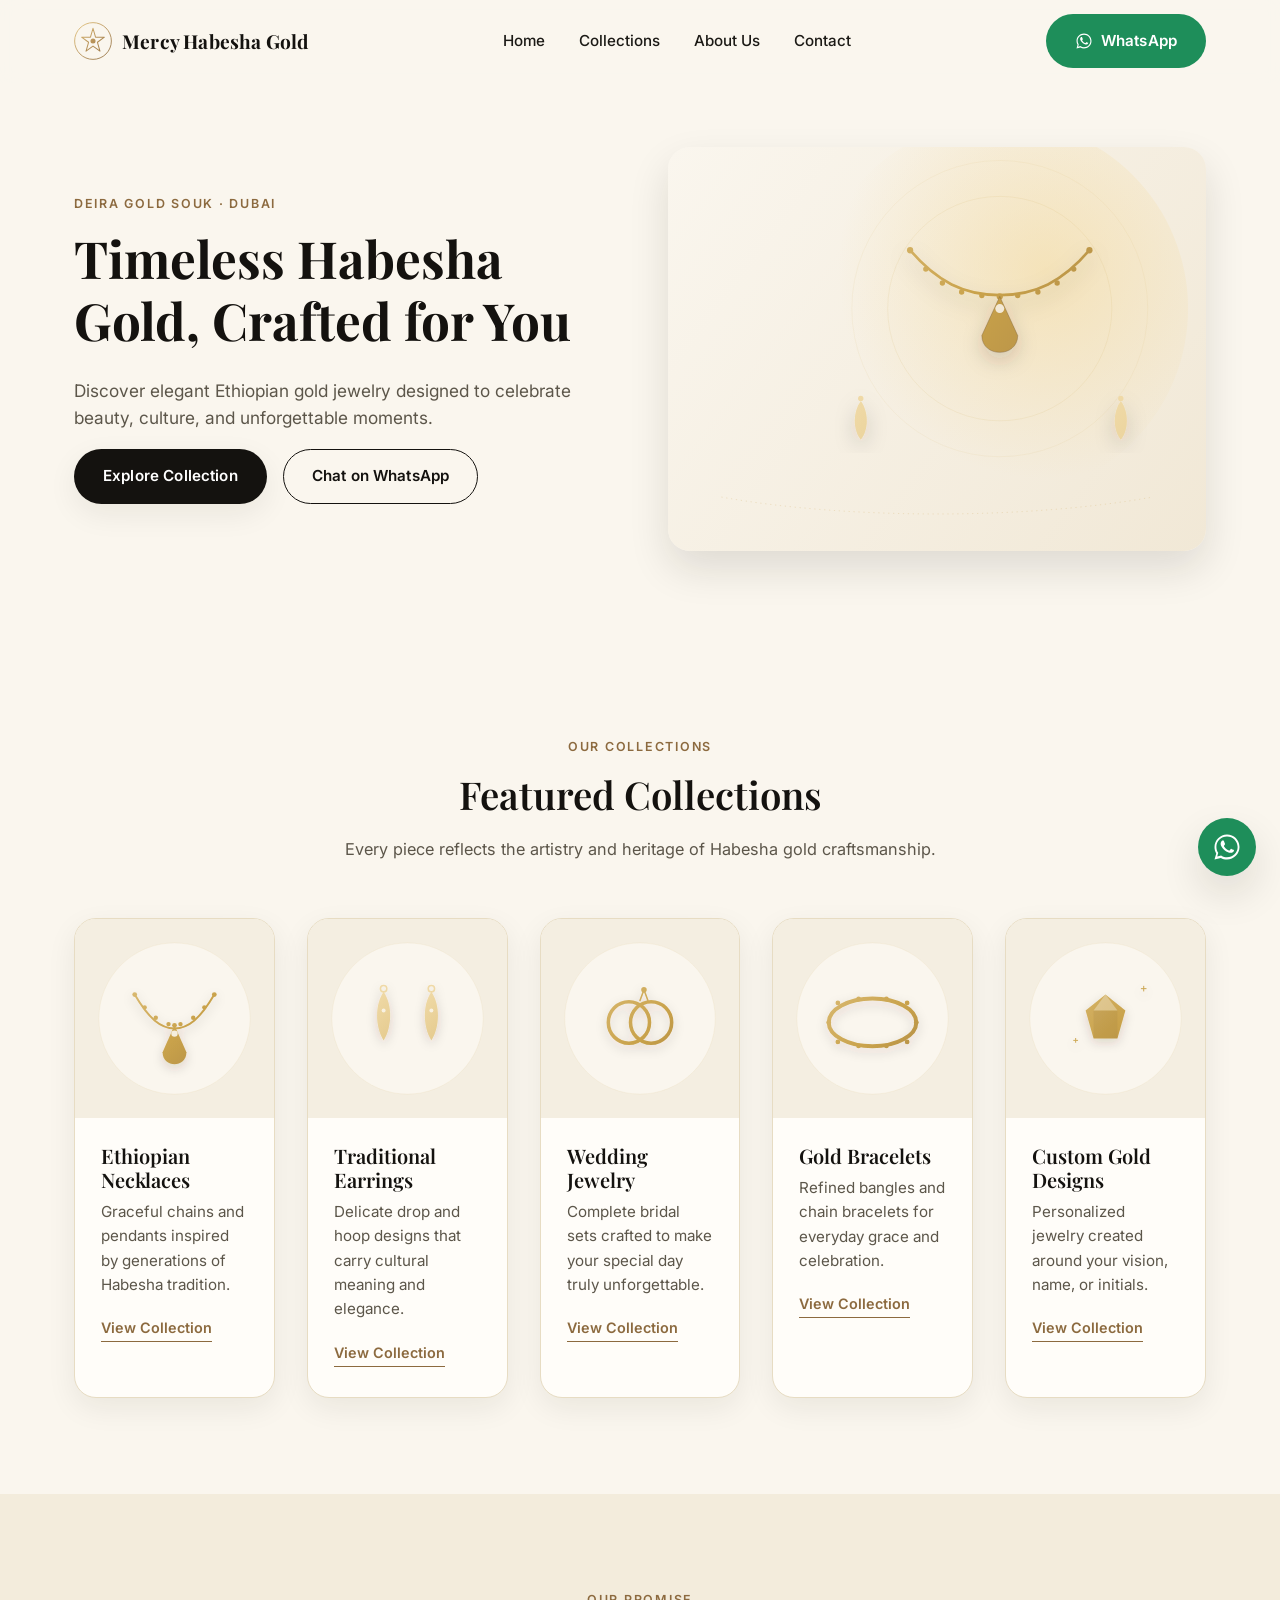
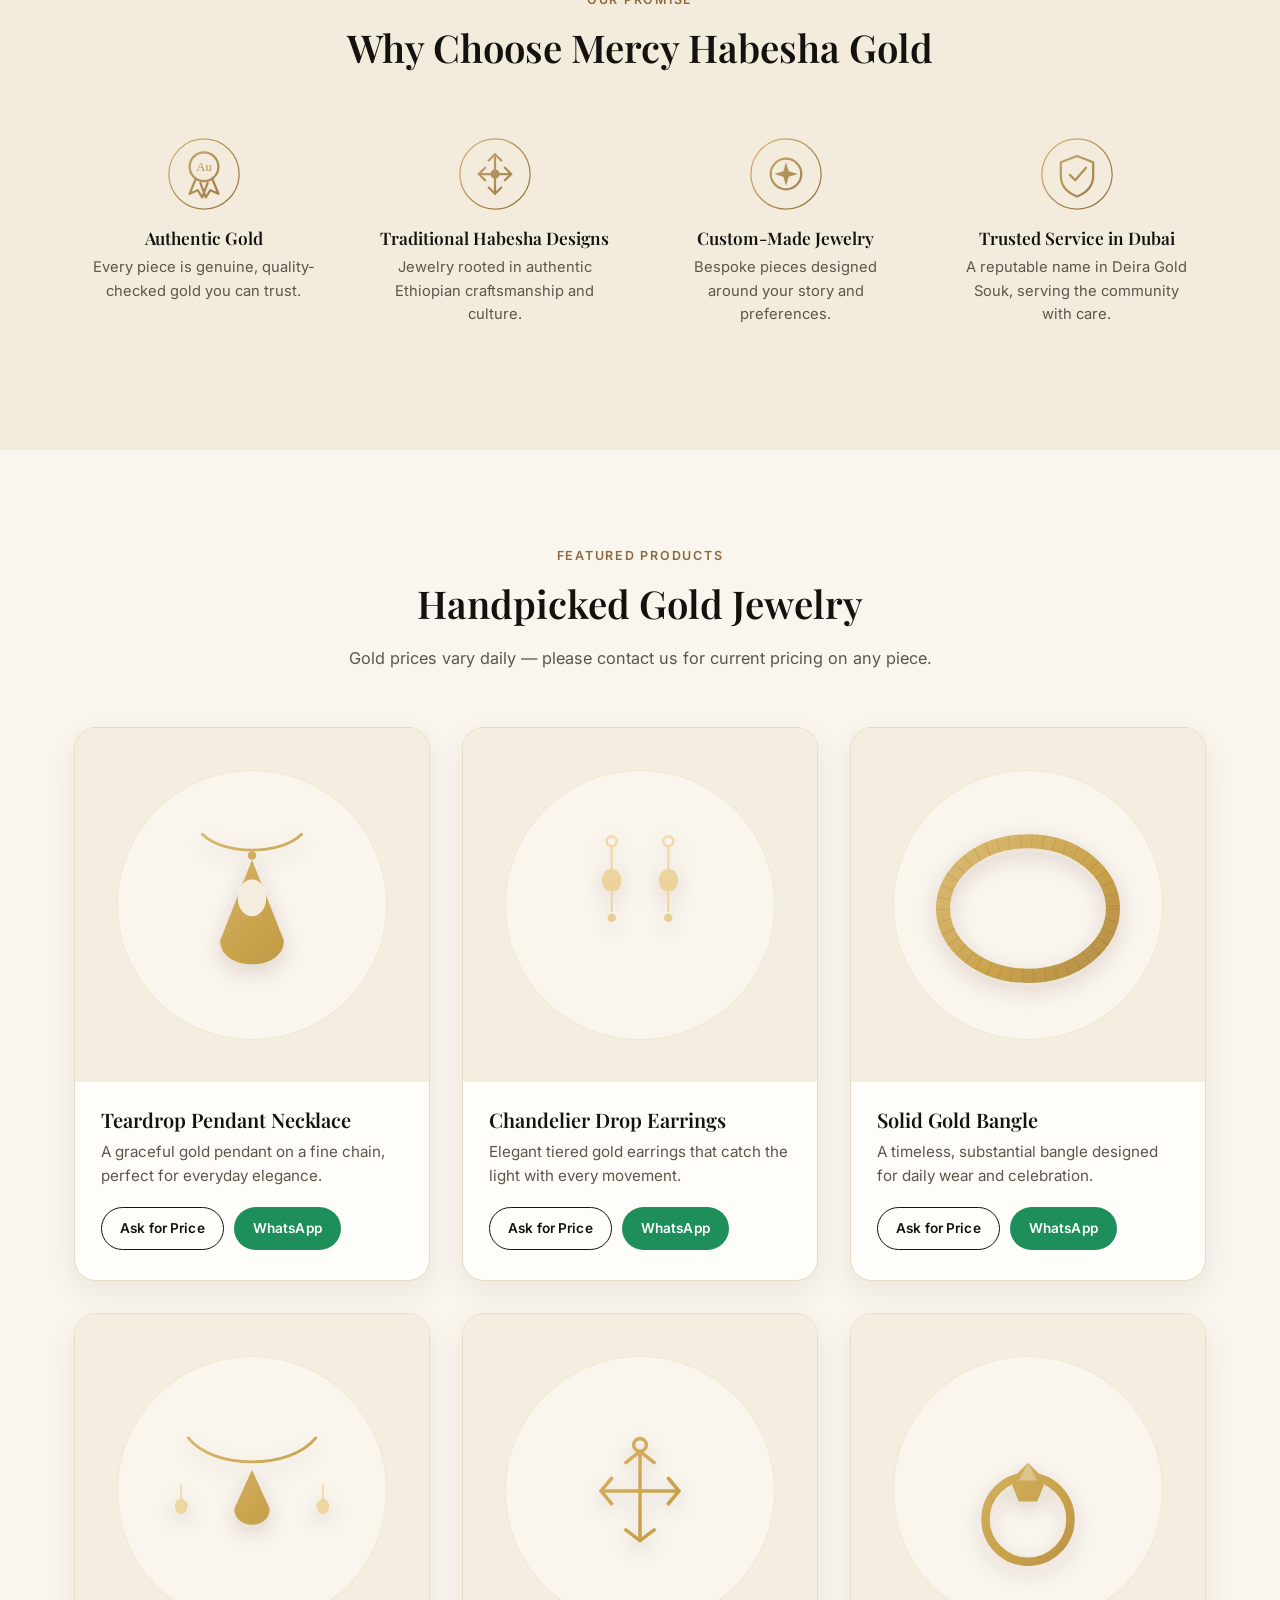
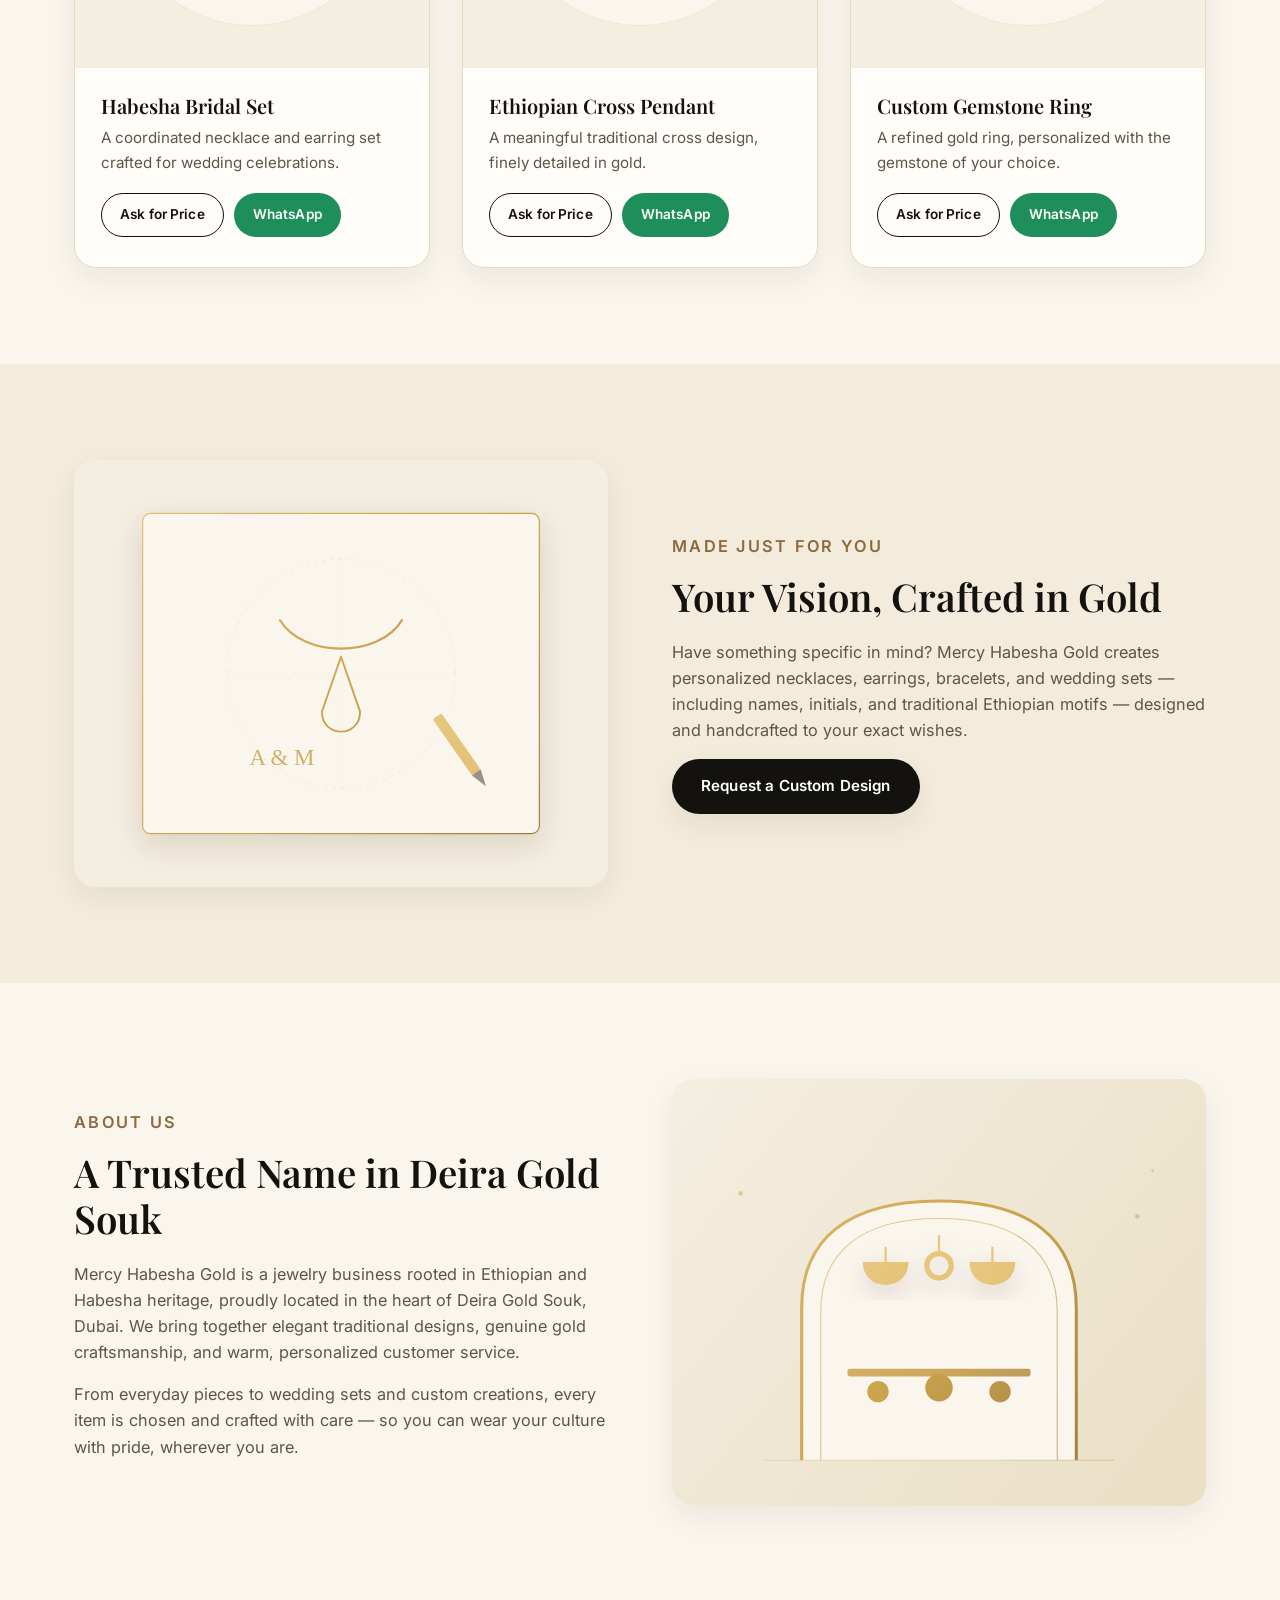
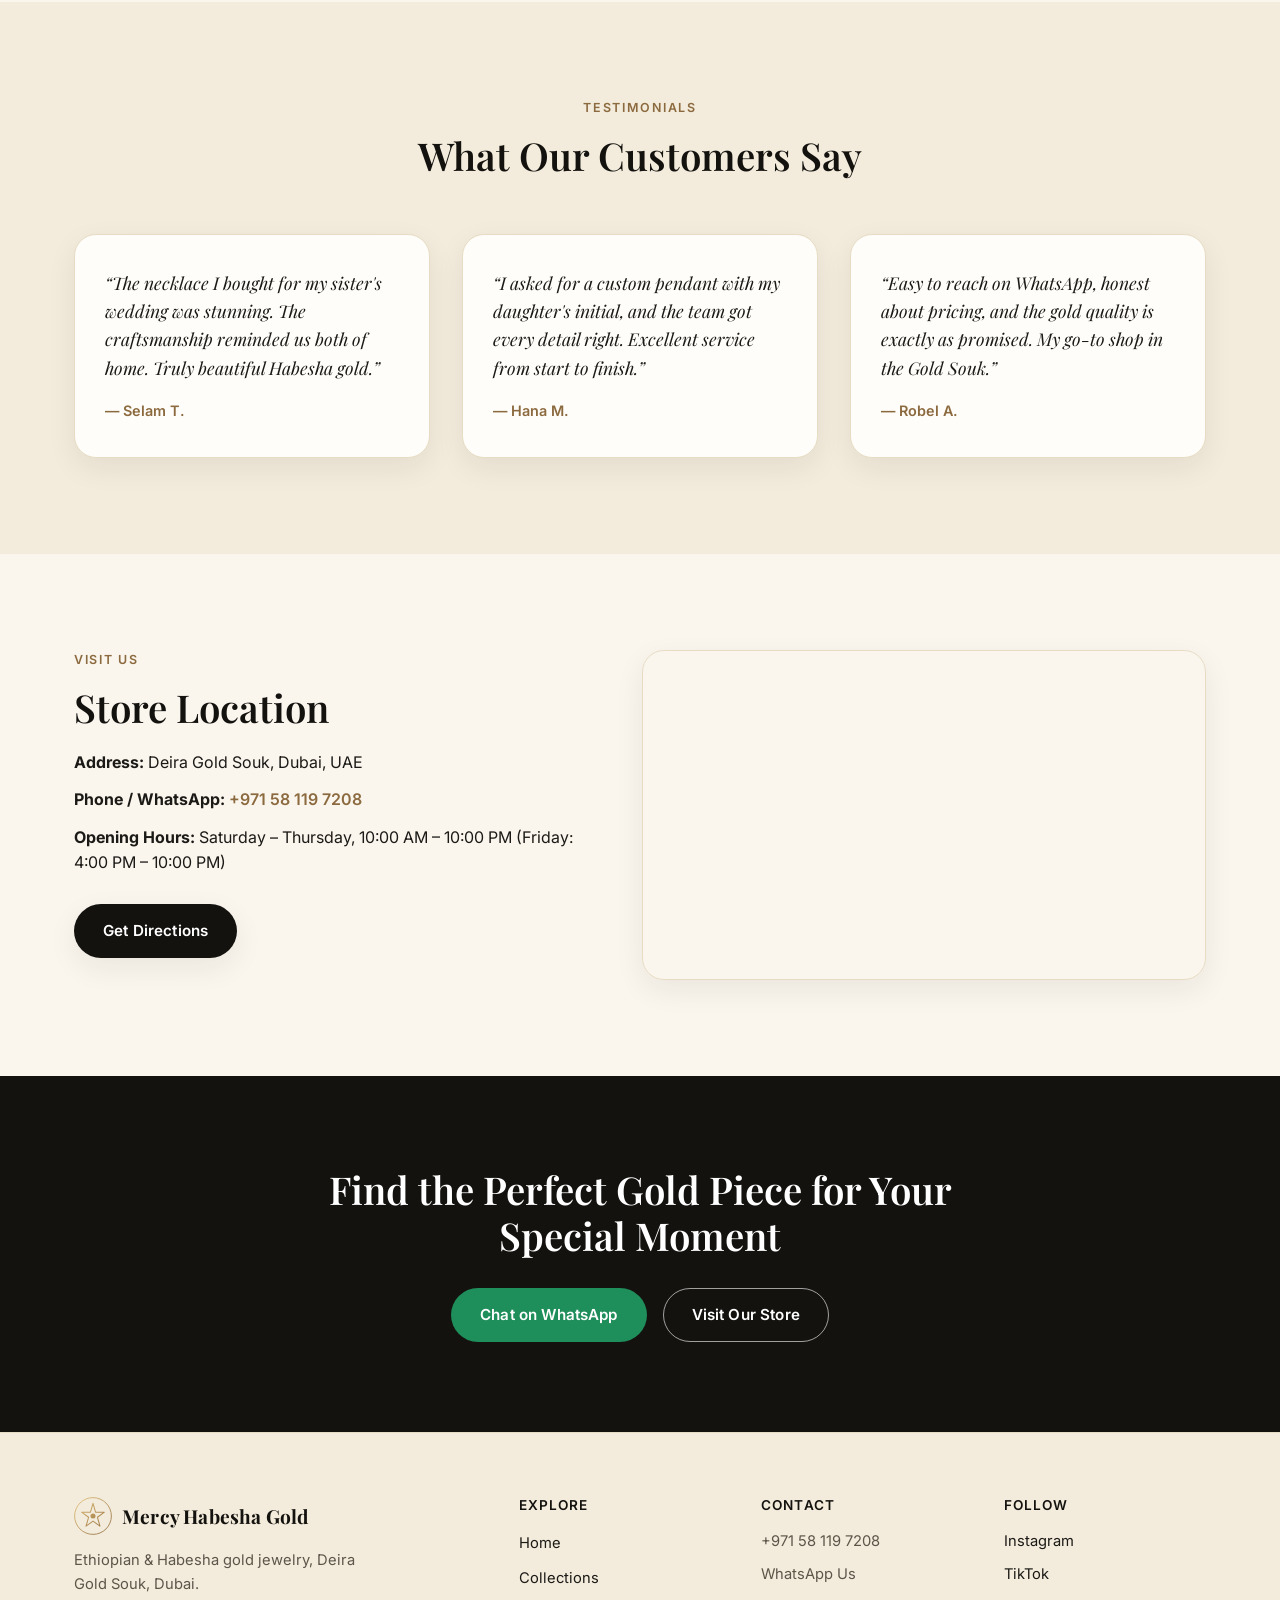
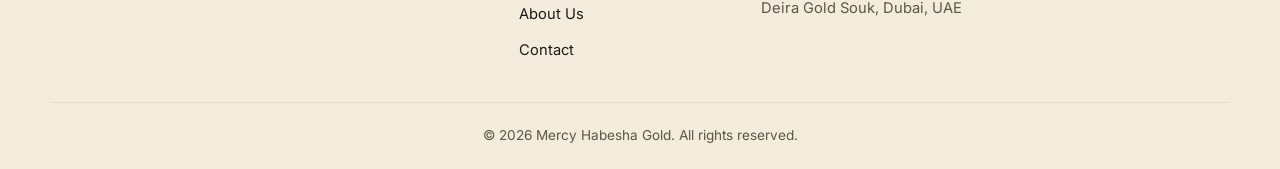
==== index.html @ 3bac91d8 "Add Mercy Habesha Gold jewelry website Single-page luxury site covering all required sections: stick" ====
<!DOCTYPE html>
<html lang="en">
<head>
<meta charset="UTF-8">
<meta name="viewport" content="width=device-width, initial-scale=1.0">
<title>Mercy Habesha Gold | Ethiopian &amp; Habesha Gold Jewelry — Deira Gold Souk, Dubai</title>
<meta name="description" content="Mercy Habesha Gold offers elegant Ethiopian and Habesha gold jewelry in Deira Gold Souk, Dubai. Necklaces, earrings, wedding sets, bracelets and custom designs. Chat with us on WhatsApp.">
<meta name="keywords" content="Ethiopian gold jewelry, Habesha gold, Deira Gold Souk, Dubai gold jewelry, Habesha jewelry Dubai, custom gold jewelry">
<link rel="icon" type="image/svg+xml" href="images/favicon.svg">

<!-- Open Graph -->
<meta property="og:title" content="Mercy Habesha Gold — Timeless Habesha Gold, Crafted for You">
<meta property="og:description" content="Elegant Ethiopian and Habesha gold jewelry in Deira Gold Souk, Dubai. Explore our collections or chat with us on WhatsApp.">
<meta property="og:type" content="website">
<meta property="og:image" content="images/hero.svg">

<link rel="preconnect" href="https://fonts.googleapis.com">
<link rel="preconnect" href="https://fonts.gstatic.com" crossorigin>
<link href="https://fonts.googleapis.com/css2?family=Playfair+Display:wght@500;600;700&family=Inter:wght@400;500;600&display=swap" rel="stylesheet">

<link rel="stylesheet" href="css/styles.css">

<script type="application/ld+json">
{
  "@context": "https://schema.org",
  "@type": "JewelryStore",
  "name": "Mercy Habesha Gold",
  "image": "images/hero.svg",
  "telephone": "+971581197208",
  "address": {
    "@type": "PostalAddress",
    "streetAddress": "Deira Gold Souk",
    "addressLocality": "Dubai",
    "addressCountry": "AE"
  },
  "priceRange": "$$$"
}
</script>
</head>
<body>

<a class="skip-link" href="#main">Skip to content</a>

<!-- Header -->
<header class="site-header" id="siteHeader">
  <div class="container header-inner">
    <a href="#home" class="brand" aria-label="Mercy Habesha Gold — Home">
      <img src="images/logo-mark.svg" alt="" class="brand-mark" width="40" height="40">
      <span class="brand-text">Mercy Habesha Gold</span>
    </a>

    <nav class="main-nav" id="mainNav" aria-label="Primary">
      <ul>
        <li><a href="#home">Home</a></li>
        <li><a href="#collections">Collections</a></li>
        <li><a href="#about">About Us</a></li>
        <li><a href="#location">Contact</a></li>
      </ul>
    </nav>

    <div class="header-actions">
      <a class="btn btn-whatsapp" href="https://wa.me/971581197208?text=Hello%20Mercy%20Habesha%20Gold%2C%20I%20would%20like%20to%20know%20more%20about%20your%20jewelry." target="_blank" rel="noopener">
        <svg class="icon-wa" viewBox="0 0 24 24" aria-hidden="true"><path fill="currentColor" d="M17.5 14.4c-.3-.1-1.7-.8-1.9-.9-.3-.1-.5-.1-.6.1-.2.3-.7.9-.9 1.1-.2.2-.3.2-.6.1-.3-.1-1.2-.4-2.3-1.4-.9-.8-1.4-1.7-1.6-2-.2-.3 0-.5.1-.6.1-.1.3-.3.4-.5.1-.2.2-.3.3-.5.1-.2 0-.4 0-.5 0-.1-.6-1.5-.8-2-.2-.5-.4-.5-.6-.5h-.5c-.2 0-.5.1-.7.3-.2.3-.9.9-.9 2.2s.9 2.6 1.1 2.8c.1.2 1.8 2.8 4.4 3.9.6.3 1.1.4 1.5.5.6.2 1.2.2 1.6.1.5-.1 1.7-.7 1.9-1.3.2-.6.2-1.1.2-1.2-.1-.2-.3-.2-.6-.4z"/><path fill="currentColor" d="M12 2C6.5 2 2 6.5 2 12c0 1.9.5 3.6 1.4 5.1L2 22l5.1-1.3c1.4.8 3.1 1.2 4.9 1.2 5.5 0 10-4.5 10-10S17.5 2 12 2zm0 18.2c-1.6 0-3.1-.4-4.4-1.2l-.3-.2-3.1.8.8-3-.2-.3c-.9-1.4-1.3-3-1.3-4.6C3.5 7.3 7.3 3.5 12 3.5S20.5 7.3 20.5 12 16.7 20.2 12 20.2z"/></svg>
        <span>WhatsApp</span>
      </a>
      <button class="menu-toggle" id="menuToggle" aria-label="Open menu" aria-expanded="false" aria-controls="mainNav">
        <span></span><span></span><span></span>
      </button>
    </div>
  </div>
</header>

<main id="main">

  <!-- Hero -->
  <section class="hero" id="home">
    <div class="container hero-inner">
      <div class="hero-copy reveal">
        <p class="eyebrow">Deira Gold Souk · Dubai</p>
        <h1>Timeless Habesha Gold, Crafted for You</h1>
        <p class="hero-sub">Discover elegant Ethiopian gold jewelry designed to celebrate beauty, culture, and unforgettable moments.</p>
        <div class="hero-actions">
          <a class="btn btn-primary" href="#collections">Explore Collection</a>
          <a class="btn btn-outline" href="https://wa.me/971581197208?text=Hello%2C%20I%20would%20like%20to%20chat%20about%20your%20gold%20jewelry." target="_blank" rel="noopener">Chat on WhatsApp</a>
        </div>
      </div>
      <div class="hero-image reveal">
        <img src="images/hero.svg" alt="Elegant Ethiopian gold necklace and earrings" width="1200" height="900" loading="eager">
      </div>
    </div>
  </section>

  <!-- Featured Collections -->
  <section class="section" id="collections">
    <div class="container">
      <div class="section-head reveal">
        <p class="eyebrow">Our Collections</p>
        <h2>Featured Collections</h2>
        <p class="section-sub">Every piece reflects the artistry and heritage of Habesha gold craftsmanship.</p>
      </div>

      <div class="grid grid-5">
        <article class="card reveal">
          <div class="card-media"><img src="images/collection-necklaces.svg" alt="Ethiopian gold necklaces" loading="lazy" width="500" height="500"></div>
          <div class="card-body">
            <h3>Ethiopian Necklaces</h3>
            <p>Graceful chains and pendants inspired by generations of Habesha tradition.</p>
            <a class="card-link" href="#products">View Collection</a>
          </div>
        </article>

        <article class="card reveal">
          <div class="card-media"><img src="images/collection-earrings.svg" alt="Traditional Habesha gold earrings" loading="lazy" width="500" height="500"></div>
          <div class="card-body">
            <h3>Traditional Earrings</h3>
            <p>Delicate drop and hoop designs that carry cultural meaning and elegance.</p>
            <a class="card-link" href="#products">View Collection</a>
          </div>
        </article>

        <article class="card reveal">
          <div class="card-media"><img src="images/collection-wedding.svg" alt="Ethiopian gold wedding jewelry" loading="lazy" width="500" height="500"></div>
          <div class="card-body">
            <h3>Wedding Jewelry</h3>
            <p>Complete bridal sets crafted to make your special day truly unforgettable.</p>
            <a class="card-link" href="#products">View Collection</a>
          </div>
        </article>

        <article class="card reveal">
          <div class="card-media"><img src="images/collection-bracelets.svg" alt="Gold Habesha bracelets" loading="lazy" width="500" height="500"></div>
          <div class="card-body">
            <h3>Gold Bracelets</h3>
            <p>Refined bangles and chain bracelets for everyday grace and celebration.</p>
            <a class="card-link" href="#products">View Collection</a>
          </div>
        </article>

        <article class="card reveal">
          <div class="card-media"><img src="images/collection-custom.svg" alt="Custom gold jewelry designs" loading="lazy" width="500" height="500"></div>
          <div class="card-body">
            <h3>Custom Gold Designs</h3>
            <p>Personalized jewelry created around your vision, name, or initials.</p>
            <a class="card-link" href="#custom">View Collection</a>
          </div>
        </article>
      </div>
    </div>
  </section>

  <!-- Why Choose Us -->
  <section class="section section-alt" id="why-us">
    <div class="container">
      <div class="section-head reveal">
        <p class="eyebrow">Our Promise</p>
        <h2>Why Choose Mercy Habesha Gold</h2>
      </div>

      <div class="grid grid-4">
        <div class="feature reveal">
          <img src="images/icon-authentic.svg" alt="" width="80" height="80" loading="lazy">
          <h3>Authentic Gold</h3>
          <p>Every piece is genuine, quality-checked gold you can trust.</p>
        </div>
        <div class="feature reveal">
          <img src="images/icon-heritage.svg" alt="" width="80" height="80" loading="lazy">
          <h3>Traditional Habesha Designs</h3>
          <p>Jewelry rooted in authentic Ethiopian craftsmanship and culture.</p>
        </div>
        <div class="feature reveal">
          <img src="images/icon-custom.svg" alt="" width="80" height="80" loading="lazy">
          <h3>Custom-Made Jewelry</h3>
          <p>Bespoke pieces designed around your story and preferences.</p>
        </div>
        <div class="feature reveal">
          <img src="images/icon-trust.svg" alt="" width="80" height="80" loading="lazy">
          <h3>Trusted Service in Dubai</h3>
          <p>A reputable name in Deira Gold Souk, serving the community with care.</p>
        </div>
      </div>
    </div>
  </section>

  <!-- Featured Products -->
  <section class="section" id="products">
    <div class="container">
      <div class="section-head reveal">
        <p class="eyebrow">Featured Products</p>
        <h2>Handpicked Gold Jewelry</h2>
        <p class="section-sub">Gold prices vary daily — please contact us for current pricing on any piece.</p>
      </div>

      <div class="grid grid-3">

        <article class="product reveal">
          <div class="card-media"><img src="images/product-pendant.svg" alt="Gold teardrop pendant necklace" loading="lazy" width="500" height="500"></div>
          <div class="card-body">
            <h3>Teardrop Pendant Necklace</h3>
            <p>A graceful gold pendant on a fine chain, perfect for everyday elegance.</p>
            <div class="product-actions">
              <a class="btn btn-outline btn-sm" href="https://wa.me/971581197208?text=Hello%2C%20I%27d%20like%20to%20ask%20for%20the%20price%20of%20the%20Teardrop%20Pendant%20Necklace." target="_blank" rel="noopener">Ask for Price</a>
              <a class="btn btn-whatsapp btn-sm" href="https://wa.me/971581197208?text=Hello%2C%20I%27m%20interested%20in%20the%20Teardrop%20Pendant%20Necklace." target="_blank" rel="noopener">WhatsApp</a>
            </div>
          </div>
        </article>

        <article class="product reveal">
          <div class="card-media"><img src="images/product-earrings-drop.svg" alt="Chandelier gold drop earrings" loading="lazy" width="500" height="500"></div>
          <div class="card-body">
            <h3>Chandelier Drop Earrings</h3>
            <p>Elegant tiered gold earrings that catch the light with every movement.</p>
            <div class="product-actions">
              <a class="btn btn-outline btn-sm" href="https://wa.me/971581197208?text=Hello%2C%20I%27d%20like%20to%20ask%20for%20the%20price%20of%20the%20Chandelier%20Drop%20Earrings." target="_blank" rel="noopener">Ask for Price</a>
              <a class="btn btn-whatsapp btn-sm" href="https://wa.me/971581197208?text=Hello%2C%20I%27m%20interested%20in%20the%20Chandelier%20Drop%20Earrings." target="_blank" rel="noopener">WhatsApp</a>
            </div>
          </div>
        </article>

        <article class="product reveal">
          <div class="card-media"><img src="images/product-bangle.svg" alt="Solid gold bangle bracelet" loading="lazy" width="500" height="500"></div>
          <div class="card-body">
            <h3>Solid Gold Bangle</h3>
            <p>A timeless, substantial bangle designed for daily wear and celebration.</p>
            <div class="product-actions">
              <a class="btn btn-outline btn-sm" href="https://wa.me/971581197208?text=Hello%2C%20I%27d%20like%20to%20ask%20for%20the%20price%20of%20the%20Solid%20Gold%20Bangle." target="_blank" rel="noopener">Ask for Price</a>
              <a class="btn btn-whatsapp btn-sm" href="https://wa.me/971581197208?text=Hello%2C%20I%27m%20interested%20in%20the%20Solid%20Gold%20Bangle." target="_blank" rel="noopener">WhatsApp</a>
            </div>
          </div>
        </article>

        <article class="product reveal">
          <div class="card-media"><img src="images/product-bridal-set.svg" alt="Ethiopian gold bridal jewelry set" loading="lazy" width="500" height="500"></div>
          <div class="card-body">
            <h3>Habesha Bridal Set</h3>
            <p>A coordinated necklace and earring set crafted for wedding celebrations.</p>
            <div class="product-actions">
              <a class="btn btn-outline btn-sm" href="https://wa.me/971581197208?text=Hello%2C%20I%27d%20like%20to%20ask%20for%20the%20price%20of%20the%20Habesha%20Bridal%20Set." target="_blank" rel="noopener">Ask for Price</a>
              <a class="btn btn-whatsapp btn-sm" href="https://wa.me/971581197208?text=Hello%2C%20I%27m%20interested%20in%20the%20Habesha%20Bridal%20Set." target="_blank" rel="noopener">WhatsApp</a>
            </div>
          </div>
        </article>

        <article class="product reveal">
          <div class="card-media"><img src="images/product-cross-pendant.svg" alt="Traditional Ethiopian gold cross pendant" loading="lazy" width="500" height="500"></div>
          <div class="card-body">
            <h3>Ethiopian Cross Pendant</h3>
            <p>A meaningful traditional cross design, finely detailed in gold.</p>
            <div class="product-actions">
              <a class="btn btn-outline btn-sm" href="https://wa.me/971581197208?text=Hello%2C%20I%27d%20like%20to%20ask%20for%20the%20price%20of%20the%20Ethiopian%20Cross%20Pendant." target="_blank" rel="noopener">Ask for Price</a>
              <a class="btn btn-whatsapp btn-sm" href="https://wa.me/971581197208?text=Hello%2C%20I%27m%20interested%20in%20the%20Ethiopian%20Cross%20Pendant." target="_blank" rel="noopener">WhatsApp</a>
            </div>
          </div>
        </article>

        <article class="product reveal">
          <div class="card-media"><img src="images/product-ring.svg" alt="Custom gold ring with gemstone" loading="lazy" width="500" height="500"></div>
          <div class="card-body">
            <h3>Custom Gemstone Ring</h3>
            <p>A refined gold ring, personalized with the gemstone of your choice.</p>
            <div class="product-actions">
              <a class="btn btn-outline btn-sm" href="https://wa.me/971581197208?text=Hello%2C%20I%27d%20like%20to%20ask%20for%20the%20price%20of%20the%20Custom%20Gemstone%20Ring." target="_blank" rel="noopener">Ask for Price</a>
              <a class="btn btn-whatsapp btn-sm" href="https://wa.me/971581197208?text=Hello%2C%20I%27m%20interested%20in%20the%20Custom%20Gemstone%20Ring." target="_blank" rel="noopener">WhatsApp</a>
            </div>
          </div>
        </article>

      </div>
    </div>
  </section>

  <!-- Custom Jewelry -->
  <section class="section section-alt" id="custom">
    <div class="container custom-inner">
      <div class="custom-image reveal">
        <img src="images/custom-design.svg" alt="Custom Ethiopian gold jewelry design sketch" loading="lazy" width="700" height="560">
      </div>
      <div class="custom-copy reveal">
        <p class="eyebrow">Made Just for You</p>
        <h2>Your Vision, Crafted in Gold</h2>
        <p>Have something specific in mind? Mercy Habesha Gold creates personalized necklaces, earrings, bracelets, and wedding sets — including names, initials, and traditional Ethiopian motifs — designed and handcrafted to your exact wishes.</p>
        <a class="btn btn-primary" href="https://wa.me/971581197208?text=Hello%2C%20I%27d%20like%20to%20request%20a%20custom%20gold%20jewelry%20design." target="_blank" rel="noopener">Request a Custom Design</a>
      </div>
    </div>
  </section>

  <!-- About Us -->
  <section class="section" id="about">
    <div class="container about-inner">
      <div class="about-image reveal">
        <img src="images/about.svg" alt="Mercy Habesha Gold store display in Deira Gold Souk" loading="lazy" width="700" height="560">
      </div>
      <div class="about-copy reveal">
        <p class="eyebrow">About Us</p>
        <h2>A Trusted Name in Deira Gold Souk</h2>
        <p>Mercy Habesha Gold is a jewelry business rooted in Ethiopian and Habesha heritage, proudly located in the heart of Deira Gold Souk, Dubai. We bring together elegant traditional designs, genuine gold craftsmanship, and warm, personalized customer service.</p>
        <p>From everyday pieces to wedding sets and custom creations, every item is chosen and crafted with care — so you can wear your culture with pride, wherever you are.</p>
      </div>
    </div>
  </section>

  <!-- Testimonials -->
  <section class="section section-alt" id="testimonials">
    <div class="container">
      <div class="section-head reveal">
        <p class="eyebrow">Testimonials</p>
        <h2>What Our Customers Say</h2>
      </div>

      <div class="grid grid-3">
        <blockquote class="testimonial reveal">
          <p>“The necklace I bought for my sister's wedding was stunning. The craftsmanship reminded us both of home. Truly beautiful Habesha gold.”</p>
          <cite>— Selam T.</cite>
        </blockquote>
        <blockquote class="testimonial reveal">
          <p>“I asked for a custom pendant with my daughter's initial, and the team got every detail right. Excellent service from start to finish.”</p>
          <cite>— Hana M.</cite>
        </blockquote>
        <blockquote class="testimonial reveal">
          <p>“Easy to reach on WhatsApp, honest about pricing, and the gold quality is exactly as promised. My go-to shop in the Gold Souk.”</p>
          <cite>— Robel A.</cite>
        </blockquote>
      </div>
    </div>
  </section>

  <!-- Store Location -->
  <section class="section" id="location">
    <div class="container location-inner">
      <div class="location-copy reveal">
        <p class="eyebrow">Visit Us</p>
        <h2>Store Location</h2>
        <ul class="location-list">
          <li><strong>Address:</strong> Deira Gold Souk, Dubai, UAE</li>
          <li><strong>Phone / WhatsApp:</strong> <a href="tel:+971581197208">+971 58 119 7208</a></li>
          <li><strong>Opening Hours:</strong> Saturday – Thursday, 10:00 AM – 10:00 PM (Friday: 4:00 PM – 10:00 PM)</li>
        </ul>
        <a class="btn btn-primary" href="https://www.google.com/maps/search/?api=1&query=Deira+Gold+Souk+Dubai" target="_blank" rel="noopener">Get Directions</a>
      </div>
      <div class="location-map reveal">
        <iframe
          src="https://www.google.com/maps?q=Deira+Gold+Souk+Dubai&output=embed"
          width="100%" height="100%" style="border:0;" allowfullscreen="" loading="lazy"
          referrerpolicy="no-referrer-when-downgrade"
          title="Map showing Deira Gold Souk, Dubai">
        </iframe>
      </div>
    </div>
  </section>

  <!-- Final CTA -->
  <section class="final-cta">
    <div class="container final-cta-inner reveal">
      <h2>Find the Perfect Gold Piece for Your Special Moment</h2>
      <div class="hero-actions">
        <a class="btn btn-whatsapp" href="https://wa.me/971581197208?text=Hello%2C%20I%27d%20like%20to%20find%20the%20perfect%20gold%20piece%20for%20my%20special%20moment." target="_blank" rel="noopener">Chat on WhatsApp</a>
        <a class="btn btn-outline-light" href="https://www.google.com/maps/search/?api=1&query=Deira+Gold+Souk+Dubai" target="_blank" rel="noopener">Visit Our Store</a>
      </div>
    </div>
  </section>

</main>

<!-- Footer -->
<footer class="site-footer">
  <div class="container footer-inner">
    <div class="footer-brand">
      <a href="#home" class="brand" aria-label="Mercy Habesha Gold — Home">
        <img src="images/logo-mark.svg" alt="" class="brand-mark" width="34" height="34">
        <span class="brand-text">Mercy Habesha Gold</span>
      </a>
      <p>Ethiopian &amp; Habesha gold jewelry, Deira Gold Souk, Dubai.</p>
    </div>

    <nav class="footer-nav" aria-label="Footer">
      <h4>Explore</h4>
      <ul>
        <li><a href="#home">Home</a></li>
        <li><a href="#collections">Collections</a></li>
        <li><a href="#about">About Us</a></li>
        <li><a href="#location">Contact</a></li>
      </ul>
    </nav>

    <div class="footer-contact">
      <h4>Contact</h4>
      <p><a href="tel:+971581197208">+971 58 119 7208</a></p>
      <p><a href="https://wa.me/971581197208" target="_blank" rel="noopener">WhatsApp Us</a></p>
      <p>Deira Gold Souk, Dubai, UAE</p>
    </div>

    <div class="footer-social">
      <h4>Follow</h4>
      <div class="social-links">
        <a href="#" aria-label="Instagram">Instagram</a>
        <a href="#" aria-label="TikTok">TikTok</a>
      </div>
    </div>
  </div>

  <div class="container footer-bottom">
    <p>&copy; <span id="year"></span> Mercy Habesha Gold. All rights reserved.</p>
  </div>
</footer>

<a class="whatsapp-fab" href="https://wa.me/971581197208?text=Hello%2C%20I%20would%20like%20to%20know%20more%20about%20your%20jewelry." target="_blank" rel="noopener" aria-label="Chat on WhatsApp">
  <svg viewBox="0 0 24 24" aria-hidden="true"><path fill="currentColor" d="M17.5 14.4c-.3-.1-1.7-.8-1.9-.9-.3-.1-.5-.1-.6.1-.2.3-.7.9-.9 1.1-.2.2-.3.2-.6.1-.3-.1-1.2-.4-2.3-1.4-.9-.8-1.4-1.7-1.6-2-.2-.3 0-.5.1-.6.1-.1.3-.3.4-.5.1-.2.2-.3.3-.5.1-.2 0-.4 0-.5 0-.1-.6-1.5-.8-2-.2-.5-.4-.5-.6-.5h-.5c-.2 0-.5.1-.7.3-.2.3-.9.9-.9 2.2s.9 2.6 1.1 2.8c.1.2 1.8 2.8 4.4 3.9.6.3 1.1.4 1.5.5.6.2 1.2.2 1.6.1.5-.1 1.7-.7 1.9-1.3.2-.6.2-1.1.2-1.2-.1-.2-.3-.2-.6-.4z"/><path fill="currentColor" d="M12 2C6.5 2 2 6.5 2 12c0 1.9.5 3.6 1.4 5.1L2 22l5.1-1.3c1.4.8 3.1 1.2 4.9 1.2 5.5 0 10-4.5 10-10S17.5 2 12 2zm0 18.2c-1.6 0-3.1-.4-4.4-1.2l-.3-.2-3.1.8.8-3-.2-.3c-.9-1.4-1.3-3-1.3-4.6C3.5 7.3 7.3 3.5 12 3.5S20.5 7.3 20.5 12 16.7 20.2 12 20.2z"/></svg>
</a>

<script src="js/main.js"></script>
</body>
</html>
---- css/styles.css ----
/* ---------------------------------------
   Mercy Habesha Gold — Design System
--------------------------------------- */

:root {
  --color-bg: #FAF6EE;
  --color-bg-alt: #F3ECDC;
  --color-surface: #FFFDF9;
  --color-text: #1C1A16;
  --color-text-muted: #5C564A;
  --color-border: #E7DCC3;

  --color-gold: #B8935A;
  --color-gold-deep: #8C6A3F;
  --color-gold-light: #E7C77D;
  --color-black: #14120F;

  --shadow-soft: 0 10px 30px rgba(28, 25, 20, 0.07);
  --shadow-lift: 0 18px 40px rgba(28, 25, 20, 0.12);

  --radius-lg: 22px;
  --radius-md: 14px;
  --radius-sm: 8px;

  --font-heading: "Playfair Display", Georgia, "Times New Roman", serif;
  --font-body: "Inter", -apple-system, BlinkMacSystemFont, "Segoe UI", sans-serif;

  --container-w: 1180px;
}

* { box-sizing: border-box; }
html { scroll-behavior: smooth; }

body {
  margin: 0;
  font-family: var(--font-body);
  background: var(--color-bg);
  color: var(--color-text);
  line-height: 1.6;
  -webkit-font-smoothing: antialiased;
}

img { max-width: 100%; display: block; height: auto; }

a { color: inherit; text-decoration: none; }

h1, h2, h3, h4 {
  font-family: var(--font-heading);
  font-weight: 600;
  line-height: 1.2;
  margin: 0 0 0.5em;
  color: var(--color-black);
}

h1 { font-size: clamp(2.2rem, 4vw, 3.4rem); font-weight: 700; }
h2 { font-size: clamp(1.8rem, 3vw, 2.6rem); }
h3 { font-size: 1.25rem; }

p { margin: 0 0 1em; color: var(--color-text-muted); }

.container {
  max-width: var(--container-w);
  margin: 0 auto;
  padding: 0 24px;
}

.skip-link {
  position: absolute;
  left: -999px;
  top: auto;
  background: var(--color-black);
  color: #fff;
  padding: 12px 18px;
  z-index: 999;
  border-radius: var(--radius-sm);
}
.skip-link:focus {
  left: 16px;
  top: 16px;
}

/* ---------- Buttons ---------- */
.btn {
  display: inline-flex;
  align-items: center;
  gap: 8px;
  padding: 14px 28px;
  border-radius: 999px;
  font-weight: 600;
  font-size: 0.95rem;
  letter-spacing: 0.01em;
  transition: transform 0.25s ease, box-shadow 0.25s ease, background 0.25s ease, color 0.25s ease;
  cursor: pointer;
  border: 1px solid transparent;
  white-space: nowrap;
}
.btn:hover { transform: translateY(-2px); }

.btn-primary {
  background: var(--color-black);
  color: #fff;
  box-shadow: var(--shadow-soft);
}
.btn-primary:hover { background: #2a2620; box-shadow: var(--shadow-lift); }

.btn-outline {
  background: transparent;
  color: var(--color-black);
  border-color: var(--color-black);
}
.btn-outline:hover { background: var(--color-black); color: #fff; }

.btn-outline-light {
  background: transparent;
  color: #fff;
  border-color: rgba(255,255,255,0.6);
}
.btn-outline-light:hover { background: #fff; color: var(--color-black); }

.btn-whatsapp {
  background: #1E8E5A;
  color: #fff;
}
.btn-whatsapp:hover { background: #197a4c; box-shadow: var(--shadow-lift); }

.btn-sm { padding: 10px 18px; font-size: 0.85rem; }

.icon-wa { width: 18px; height: 18px; }

/* ---------- Header ---------- */
.site-header {
  position: sticky;
  top: 0;
  z-index: 100;
  background: rgba(250, 246, 238, 0.85);
  backdrop-filter: blur(10px);
  border-bottom: 1px solid transparent;
  transition: box-shadow 0.3s ease, border-color 0.3s ease, background 0.3s ease;
}
.site-header.scrolled {
  box-shadow: 0 4px 20px rgba(20, 18, 15, 0.06);
  border-bottom-color: var(--color-border);
}

.header-inner {
  display: flex;
  align-items: center;
  justify-content: space-between;
  padding-top: 14px;
  padding-bottom: 14px;
}

.brand {
  display: flex;
  align-items: center;
  gap: 10px;
}
.brand-mark { width: 38px; height: 38px; }
.brand-text {
  font-family: var(--font-heading);
  font-weight: 700;
  font-size: 1.2rem;
  letter-spacing: 0.01em;
  color: var(--color-black);
}

.main-nav ul {
  list-style: none;
  display: flex;
  gap: 34px;
  margin: 0;
  padding: 0;
}
.main-nav a {
  font-weight: 500;
  font-size: 0.95rem;
  position: relative;
  padding: 6px 0;
}
.main-nav a::after {
  content: "";
  position: absolute;
  left: 0; bottom: 0;
  width: 0%;
  height: 1.5px;
  background: var(--color-gold-deep);
  transition: width 0.25s ease;
}
.main-nav a:hover::after { width: 100%; }

.header-actions { display: flex; align-items: center; gap: 16px; }

.menu-toggle {
  display: none;
  flex-direction: column;
  justify-content: center;
  gap: 5px;
  width: 40px;
  height: 40px;
  background: none;
  border: none;
  cursor: pointer;
}
.menu-toggle span {
  display: block;
  width: 22px;
  height: 2px;
  background: var(--color-black);
  transition: transform 0.25s ease, opacity 0.25s ease;
}
.menu-toggle.open span:nth-child(1) { transform: translateY(7px) rotate(45deg); }
.menu-toggle.open span:nth-child(2) { opacity: 0; }
.menu-toggle.open span:nth-child(3) { transform: translateY(-7px) rotate(-45deg); }

/* ---------- Hero ---------- */
.hero { padding: 64px 0 90px; overflow: hidden; }
.hero-inner {
  display: grid;
  grid-template-columns: 1fr 1fr;
  gap: 56px;
  align-items: center;
}
.eyebrow {
  text-transform: uppercase;
  letter-spacing: 0.14em;
  font-size: 0.78rem;
  font-weight: 600;
  color: var(--color-gold-deep);
  margin-bottom: 14px;
}
.hero-sub { font-size: 1.08rem; max-width: 46ch; }
.hero-actions { display: flex; gap: 16px; flex-wrap: wrap; margin-top: 8px; }
.hero-image img { border-radius: var(--radius-lg); box-shadow: var(--shadow-lift); }

/* ---------- Sections ---------- */
.section { padding: 96px 0; }
.section-alt { background: var(--color-bg-alt); }
.section-head { max-width: 640px; margin: 0 auto 56px; text-align: center; }
.section-sub { font-size: 1.02rem; }

.grid { display: grid; gap: 32px; }
.grid-5 { grid-template-columns: repeat(5, 1fr); }
.grid-4 { grid-template-columns: repeat(4, 1fr); }
.grid-3 { grid-template-columns: repeat(3, 1fr); }

/* ---------- Cards ---------- */
.card, .product {
  background: var(--color-surface);
  border-radius: var(--radius-lg);
  overflow: hidden;
  box-shadow: var(--shadow-soft);
  transition: transform 0.3s ease, box-shadow 0.3s ease;
  border: 1px solid var(--color-border);
}
.card:hover, .product:hover {
  transform: translateY(-6px);
  box-shadow: var(--shadow-lift);
}
.card-media { aspect-ratio: 1 / 1; overflow: hidden; background: var(--color-bg-alt); }
.card-media img { width: 100%; height: 100%; object-fit: cover; transition: transform 0.5s ease; }
.card:hover .card-media img, .product:hover .card-media img { transform: scale(1.04); }

.card-body { padding: 26px 26px 30px; }
.card-body h3 { margin-bottom: 8px; }
.card-body p { font-size: 0.95rem; margin-bottom: 18px; }

.card-link {
  display: inline-block;
  font-weight: 600;
  font-size: 0.9rem;
  color: var(--color-gold-deep);
  border-bottom: 1px solid var(--color-gold-deep);
  padding-bottom: 2px;
}
.card-link:hover { color: var(--color-black); border-color: var(--color-black); }

.product-actions { display: flex; gap: 10px; flex-wrap: wrap; }

/* ---------- Feature icons ---------- */
.feature { text-align: center; padding: 12px; }
.feature img { width: 72px; height: 72px; margin: 0 auto 18px; }
.feature h3 { font-size: 1.08rem; margin-bottom: 8px; }
.feature p { font-size: 0.92rem; }

/* ---------- Two-column blocks (Custom / About) ---------- */
.custom-inner, .about-inner {
  display: grid;
  grid-template-columns: 1fr 1fr;
  gap: 64px;
  align-items: center;
}
.about-inner .about-image { order: 2; }
.about-inner .about-copy { order: 1; }

.custom-image img, .about-image img {
  border-radius: var(--radius-lg);
  box-shadow: var(--shadow-soft);
}
.custom-copy p, .about-copy p { font-size: 1.02rem; }

/* ---------- Testimonials ---------- */
.testimonial {
  background: var(--color-surface);
  border: 1px solid var(--color-border);
  border-radius: var(--radius-lg);
  padding: 34px 30px;
  margin: 0;
  box-shadow: var(--shadow-soft);
}
.testimonial p {
  font-family: var(--font-heading);
  font-size: 1.1rem;
  font-style: italic;
  color: var(--color-text);
  margin-bottom: 16px;
}
.testimonial cite {
  font-style: normal;
  font-weight: 600;
  color: var(--color-gold-deep);
  font-size: 0.9rem;
}

/* ---------- Location ---------- */
.location-inner {
  display: grid;
  grid-template-columns: 1fr 1.1fr;
  gap: 56px;
  align-items: stretch;
}
.location-list {
  list-style: none;
  padding: 0;
  margin: 0 0 28px;
  display: flex;
  flex-direction: column;
  gap: 12px;
  font-size: 1rem;
}
.location-list a { color: var(--color-gold-deep); font-weight: 600; }
.location-map {
  min-height: 320px;
  border-radius: var(--radius-lg);
  overflow: hidden;
  box-shadow: var(--shadow-soft);
  border: 1px solid var(--color-border);
}
.location-map iframe { width: 100%; height: 100%; min-height: 320px; }

/* ---------- Final CTA ---------- */
.final-cta {
  background: var(--color-black);
  padding: 90px 0;
  text-align: center;
}
.final-cta h2 { color: #fff; max-width: 720px; margin: 0 auto 30px; }
.final-cta-inner .hero-actions { justify-content: center; }

/* ---------- Footer ---------- */
.site-footer {
  background: var(--color-bg-alt);
  border-top: 1px solid var(--color-border);
  padding-top: 64px;
}
.footer-inner {
  display: grid;
  grid-template-columns: 2fr 1fr 1fr 1fr;
  gap: 40px;
  padding-bottom: 40px;
}
.footer-brand p { margin-top: 14px; font-size: 0.92rem; max-width: 32ch; }
.footer-nav h4, .footer-contact h4, .footer-social h4 {
  font-family: var(--font-body);
  font-size: 0.85rem;
  text-transform: uppercase;
  letter-spacing: 0.08em;
  color: var(--color-black);
  margin-bottom: 16px;
}
.footer-nav ul { list-style: none; padding: 0; margin: 0; display: flex; flex-direction: column; gap: 10px; }
.footer-nav a, .footer-contact a { font-size: 0.92rem; }
.footer-nav a:hover, .footer-contact a:hover, .social-links a:hover { color: var(--color-gold-deep); }
.footer-contact p { margin: 0 0 10px; font-size: 0.92rem; }
.social-links { display: flex; flex-direction: column; gap: 10px; font-size: 0.92rem; }

.footer-bottom {
  border-top: 1px solid var(--color-border);
  padding: 22px 24px;
  text-align: center;
}
.footer-bottom p { margin: 0; font-size: 0.85rem; }

/* ---------- WhatsApp Floating Button ---------- */
.whatsapp-fab {
  position: fixed;
  bottom: 24px;
  right: 24px;
  width: 58px;
  height: 58px;
  border-radius: 50%;
  background: #1E8E5A;
  color: #fff;
  display: flex;
  align-items: center;
  justify-content: center;
  box-shadow: var(--shadow-lift);
  z-index: 90;
  transition: transform 0.25s ease;
}
.whatsapp-fab:hover { transform: scale(1.08); }
.whatsapp-fab.is-hidden { opacity: 0; pointer-events: none; }
.whatsapp-fab { transition: transform 0.25s ease, opacity 0.25s ease; }
.whatsapp-fab svg { width: 30px; height: 30px; }

/* ---------- Reveal animation ---------- */
.reveal {
  opacity: 0;
  transform: translateY(18px);
  transition: opacity 0.6s ease, transform 0.6s ease;
}
.reveal.in-view { opacity: 1; transform: translateY(0); }

@media (prefers-reduced-motion: reduce) {
  html { scroll-behavior: auto; }
  .reveal { opacity: 1; transform: none; transition: none; }
  .btn, .card, .product { transition: none; }
}

/* ---------- Responsive ---------- */
@media (max-width: 1024px) {
  .grid-5 { grid-template-columns: repeat(3, 1fr); }
  .grid-4 { grid-template-columns: repeat(2, 1fr); }
  .location-inner { grid-template-columns: 1fr; }
  .location-map { min-height: 280px; }
}

@media (max-width: 860px) {
  .main-nav { display: none; }
  .menu-toggle { display: flex; }

  .main-nav.open {
    display: block;
    position: absolute;
    top: 100%;
    left: 0;
    right: 0;
    background: var(--color-surface);
    border-bottom: 1px solid var(--color-border);
    box-shadow: var(--shadow-soft);
    padding: 12px 24px 24px;
  }
  .main-nav.open ul { flex-direction: column; gap: 4px; }
  .main-nav.open a { display: block; padding: 12px 0; font-size: 1.05rem; }

  .hero-inner { grid-template-columns: 1fr; }
  .hero-image { order: -1; }

  .custom-inner, .about-inner { grid-template-columns: 1fr; }
  .about-inner .about-image, .about-inner .about-copy { order: initial; }

  .grid-3 { grid-template-columns: repeat(2, 1fr); }
  .grid-5 { grid-template-columns: repeat(2, 1fr); }

  .footer-inner { grid-template-columns: 1fr 1fr; }
}

@media (max-width: 560px) {
  .section { padding: 64px 0; }
  .hero { padding: 44px 0 64px; }
  .grid-3, .grid-4, .grid-5 { grid-template-columns: 1fr; }
  .hero-actions, .final-cta-inner .hero-actions { flex-direction: column; align-items: stretch; }
  .btn { justify-content: center; }
  .footer-inner { grid-template-columns: 1fr; gap: 32px; }
  .header-actions .btn-whatsapp span { display: none; }
}
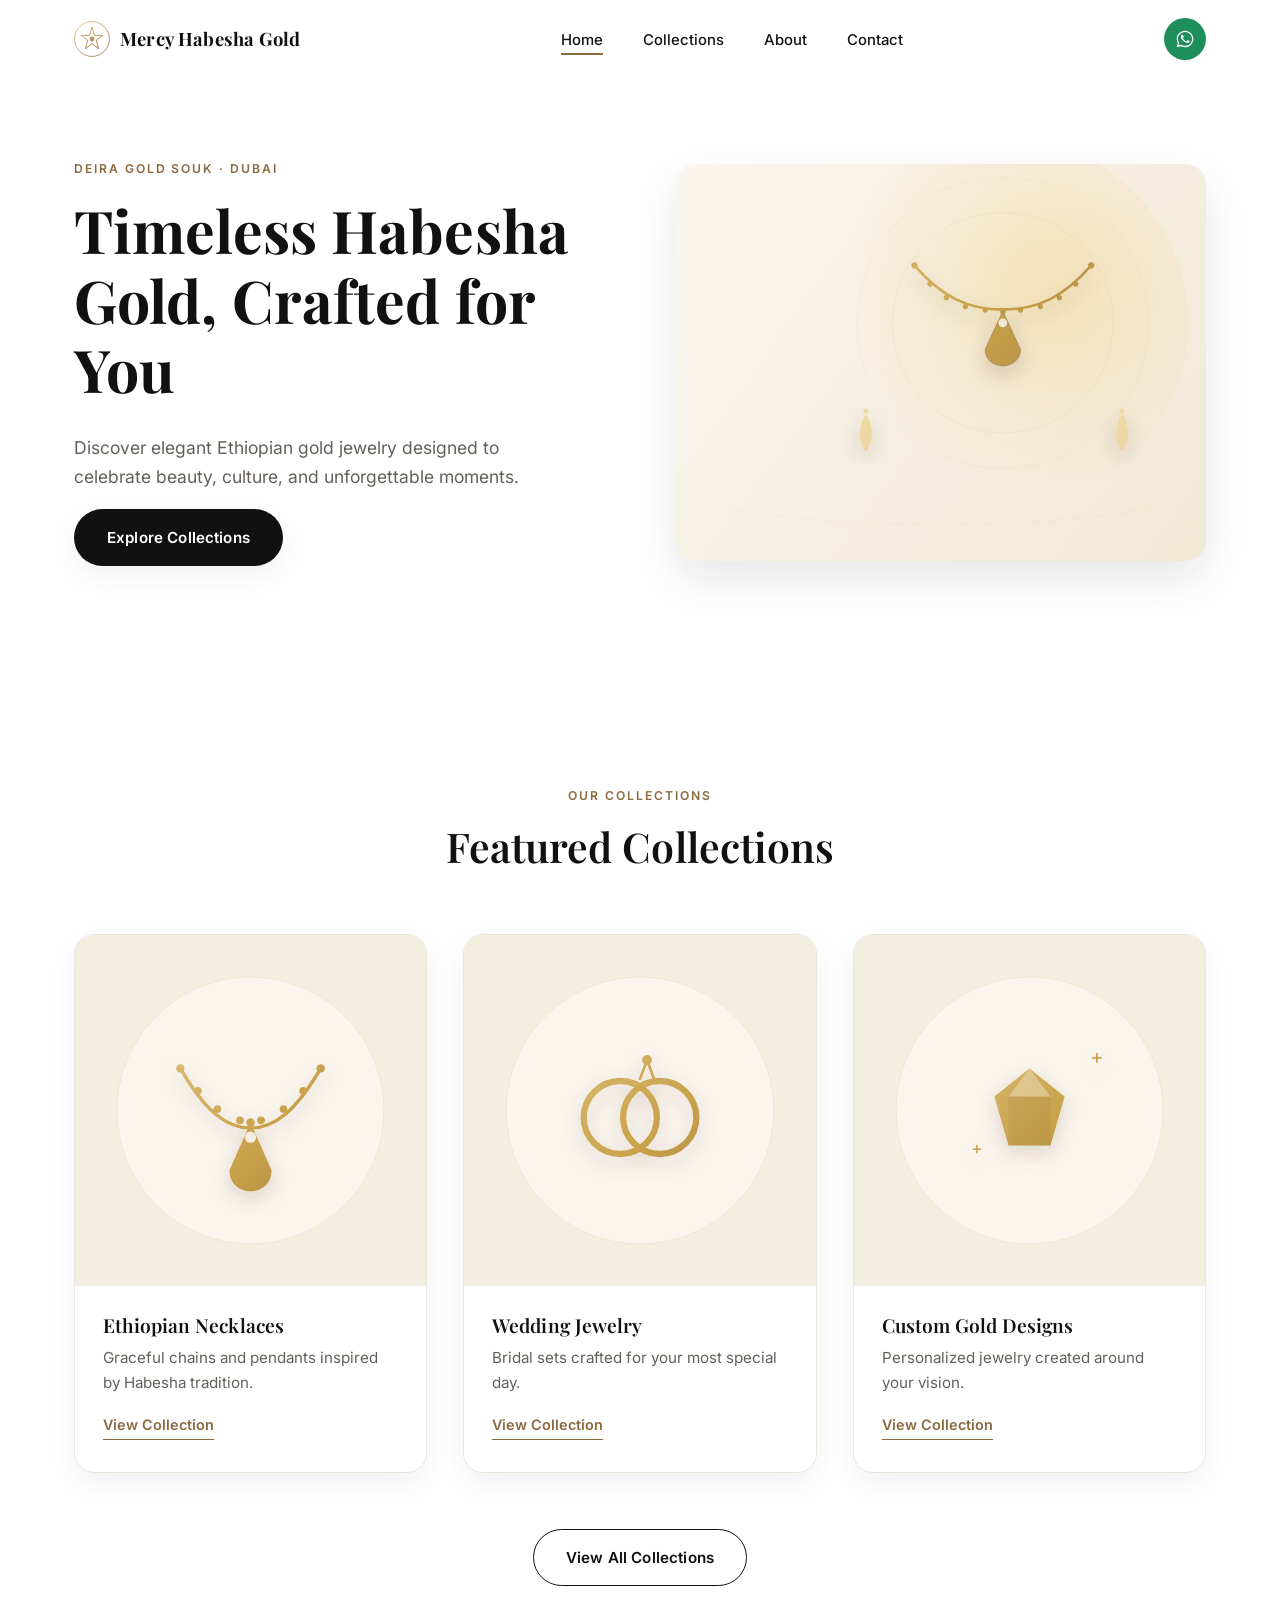
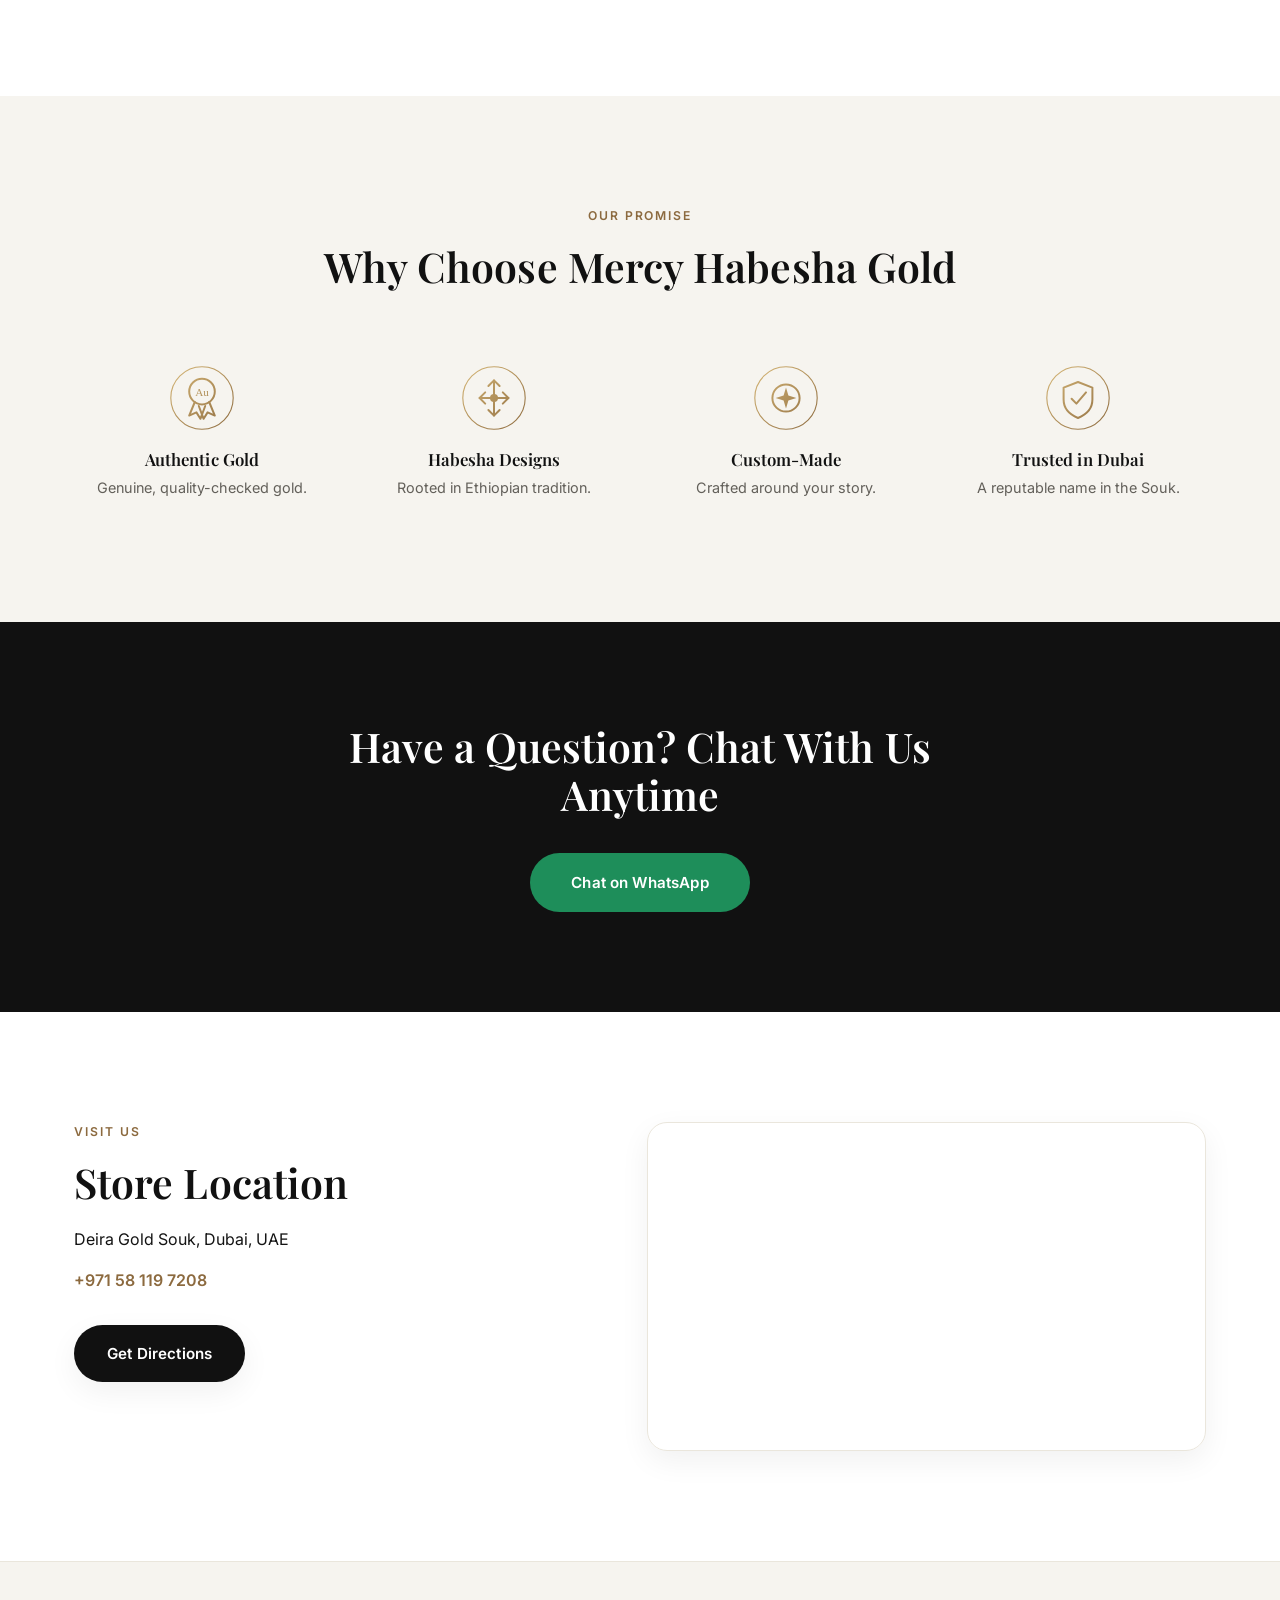
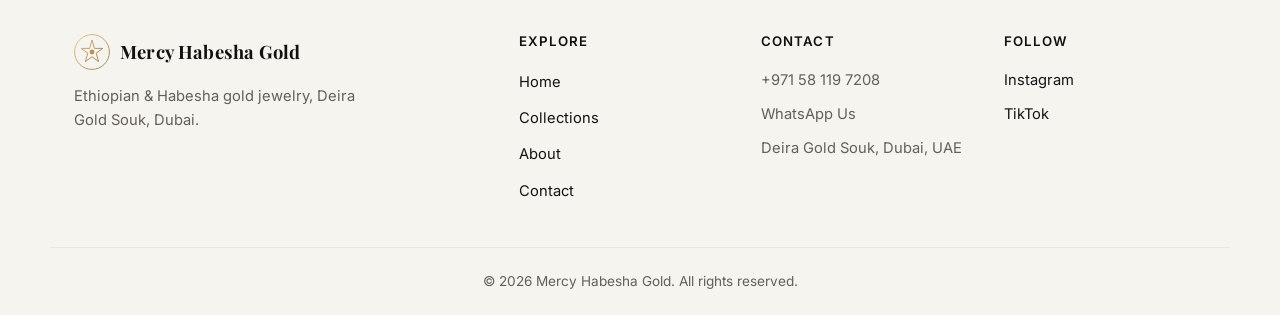
==== commit a3fc60da: "Simplify site into 4 focused pages with a cleaner luxury look Split the single long page into Home, " ====
--- a/index.html
+++ b/index.html
@@ -4,13 +4,12 @@
 <meta charset="UTF-8">
 <meta name="viewport" content="width=device-width, initial-scale=1.0">
 <title>Mercy Habesha Gold | Ethiopian &amp; Habesha Gold Jewelry — Deira Gold Souk, Dubai</title>
-<meta name="description" content="Mercy Habesha Gold offers elegant Ethiopian and Habesha gold jewelry in Deira Gold Souk, Dubai. Necklaces, earrings, wedding sets, bracelets and custom designs. Chat with us on WhatsApp.">
+<meta name="description" content="Mercy Habesha Gold offers elegant Ethiopian and Habesha gold jewelry in Deira Gold Souk, Dubai. Explore our collections or chat with us on WhatsApp.">
 <meta name="keywords" content="Ethiopian gold jewelry, Habesha gold, Deira Gold Souk, Dubai gold jewelry, Habesha jewelry Dubai, custom gold jewelry">
 <link rel="icon" type="image/svg+xml" href="images/favicon.svg">
 
-<!-- Open Graph -->
 <meta property="og:title" content="Mercy Habesha Gold — Timeless Habesha Gold, Crafted for You">
-<meta property="og:description" content="Elegant Ethiopian and Habesha gold jewelry in Deira Gold Souk, Dubai. Explore our collections or chat with us on WhatsApp.">
+<meta property="og:description" content="Elegant Ethiopian and Habesha gold jewelry in Deira Gold Souk, Dubai.">
 <meta property="og:type" content="website">
 <meta property="og:image" content="images/hero.svg">
 
@@ -41,27 +40,25 @@
 
 <a class="skip-link" href="#main">Skip to content</a>
 
-<!-- Header -->
 <header class="site-header" id="siteHeader">
   <div class="container header-inner">
-    <a href="#home" class="brand" aria-label="Mercy Habesha Gold — Home">
-      <img src="images/logo-mark.svg" alt="" class="brand-mark" width="40" height="40">
+    <a href="index.html" class="brand" aria-label="Mercy Habesha Gold — Home">
+      <img src="images/logo-mark.svg" alt="" class="brand-mark" width="36" height="36">
       <span class="brand-text">Mercy Habesha Gold</span>
     </a>
 
     <nav class="main-nav" id="mainNav" aria-label="Primary">
       <ul>
-        <li><a href="#home">Home</a></li>
-        <li><a href="#collections">Collections</a></li>
-        <li><a href="#about">About Us</a></li>
-        <li><a href="#location">Contact</a></li>
+        <li><a href="index.html" class="active">Home</a></li>
+        <li><a href="collections.html">Collections</a></li>
+        <li><a href="about.html">About</a></li>
+        <li><a href="contact.html">Contact</a></li>
       </ul>
     </nav>
 
     <div class="header-actions">
-      <a class="btn btn-whatsapp" href="https://wa.me/971581197208?text=Hello%20Mercy%20Habesha%20Gold%2C%20I%20would%20like%20to%20know%20more%20about%20your%20jewelry." target="_blank" rel="noopener">
-        <svg class="icon-wa" viewBox="0 0 24 24" aria-hidden="true"><path fill="currentColor" d="M17.5 14.4c-.3-.1-1.7-.8-1.9-.9-.3-.1-.5-.1-.6.1-.2.3-.7.9-.9 1.1-.2.2-.3.2-.6.1-.3-.1-1.2-.4-2.3-1.4-.9-.8-1.4-1.7-1.6-2-.2-.3 0-.5.1-.6.1-.1.3-.3.4-.5.1-.2.2-.3.3-.5.1-.2 0-.4 0-.5 0-.1-.6-1.5-.8-2-.2-.5-.4-.5-.6-.5h-.5c-.2 0-.5.1-.7.3-.2.3-.9.9-.9 2.2s.9 2.6 1.1 2.8c.1.2 1.8 2.8 4.4 3.9.6.3 1.1.4 1.5.5.6.2 1.2.2 1.6.1.5-.1 1.7-.7 1.9-1.3.2-.6.2-1.1.2-1.2-.1-.2-.3-.2-.6-.4z"/><path fill="currentColor" d="M12 2C6.5 2 2 6.5 2 12c0 1.9.5 3.6 1.4 5.1L2 22l5.1-1.3c1.4.8 3.1 1.2 4.9 1.2 5.5 0 10-4.5 10-10S17.5 2 12 2zm0 18.2c-1.6 0-3.1-.4-4.4-1.2l-.3-.2-3.1.8.8-3-.2-.3c-.9-1.4-1.3-3-1.3-4.6C3.5 7.3 7.3 3.5 12 3.5S20.5 7.3 20.5 12 16.7 20.2 12 20.2z"/></svg>
-        <span>WhatsApp</span>
+      <a class="wa-icon-btn" href="https://wa.me/971581197208?text=Hello%20Mercy%20Habesha%20Gold%2C%20I%20would%20like%20to%20know%20more%20about%20your%20jewelry." target="_blank" rel="noopener" aria-label="Chat on WhatsApp">
+        <svg viewBox="0 0 24 24" aria-hidden="true"><path fill="currentColor" d="M17.5 14.4c-.3-.1-1.7-.8-1.9-.9-.3-.1-.5-.1-.6.1-.2.3-.7.9-.9 1.1-.2.2-.3.2-.6.1-.3-.1-1.2-.4-2.3-1.4-.9-.8-1.4-1.7-1.6-2-.2-.3 0-.5.1-.6.1-.1.3-.3.4-.5.1-.2.2-.3.3-.5.1-.2 0-.4 0-.5 0-.1-.6-1.5-.8-2-.2-.5-.4-.5-.6-.5h-.5c-.2 0-.5.1-.7.3-.2.3-.9.9-.9 2.2s.9 2.6 1.1 2.8c.1.2 1.8 2.8 4.4 3.9.6.3 1.1.4 1.5.5.6.2 1.2.2 1.6.1.5-.1 1.7-.7 1.9-1.3.2-.6.2-1.1.2-1.2-.1-.2-.3-.2-.6-.4z"/><path fill="currentColor" d="M12 2C6.5 2 2 6.5 2 12c0 1.9.5 3.6 1.4 5.1L2 22l5.1-1.3c1.4.8 3.1 1.2 4.9 1.2 5.5 0 10-4.5 10-10S17.5 2 12 2zm0 18.2c-1.6 0-3.1-.4-4.4-1.2l-.3-.2-3.1.8.8-3-.2-.3c-.9-1.4-1.3-3-1.3-4.6C3.5 7.3 7.3 3.5 12 3.5S20.5 7.3 20.5 12 16.7 20.2 12 20.2z"/></svg>
       </a>
       <button class="menu-toggle" id="menuToggle" aria-label="Open menu" aria-expanded="false" aria-controls="mainNav">
         <span></span><span></span><span></span>
@@ -73,15 +70,14 @@
 <main id="main">
 
   <!-- Hero -->
-  <section class="hero" id="home">
+  <section class="hero">
     <div class="container hero-inner">
       <div class="hero-copy reveal">
         <p class="eyebrow">Deira Gold Souk · Dubai</p>
         <h1>Timeless Habesha Gold, Crafted for You</h1>
         <p class="hero-sub">Discover elegant Ethiopian gold jewelry designed to celebrate beauty, culture, and unforgettable moments.</p>
         <div class="hero-actions">
-          <a class="btn btn-primary" href="#collections">Explore Collection</a>
-          <a class="btn btn-outline" href="https://wa.me/971581197208?text=Hello%2C%20I%20would%20like%20to%20chat%20about%20your%20gold%20jewelry." target="_blank" rel="noopener">Chat on WhatsApp</a>
+          <a class="btn btn-primary" href="collections.html">Explore Collections</a>
         </div>
       </div>
       <div class="hero-image reveal">
@@ -91,30 +87,20 @@
   </section>
 
   <!-- Featured Collections -->
-  <section class="section" id="collections">
+  <section class="section">
     <div class="container">
       <div class="section-head reveal">
         <p class="eyebrow">Our Collections</p>
         <h2>Featured Collections</h2>
-        <p class="section-sub">Every piece reflects the artistry and heritage of Habesha gold craftsmanship.</p>
-      </div>
-
-      <div class="grid grid-5">
+      </div>
+
+      <div class="grid grid-3">
         <article class="card reveal">
           <div class="card-media"><img src="images/collection-necklaces.svg" alt="Ethiopian gold necklaces" loading="lazy" width="500" height="500"></div>
           <div class="card-body">
             <h3>Ethiopian Necklaces</h3>
-            <p>Graceful chains and pendants inspired by generations of Habesha tradition.</p>
-            <a class="card-link" href="#products">View Collection</a>
-          </div>
-        </article>
-
-        <article class="card reveal">
-          <div class="card-media"><img src="images/collection-earrings.svg" alt="Traditional Habesha gold earrings" loading="lazy" width="500" height="500"></div>
-          <div class="card-body">
-            <h3>Traditional Earrings</h3>
-            <p>Delicate drop and hoop designs that carry cultural meaning and elegance.</p>
-            <a class="card-link" href="#products">View Collection</a>
+            <p>Graceful chains and pendants inspired by Habesha tradition.</p>
+            <a class="card-link" href="collections.html#necklaces">View Collection</a>
           </div>
         </article>
 
@@ -122,17 +108,8 @@
           <div class="card-media"><img src="images/collection-wedding.svg" alt="Ethiopian gold wedding jewelry" loading="lazy" width="500" height="500"></div>
           <div class="card-body">
             <h3>Wedding Jewelry</h3>
-            <p>Complete bridal sets crafted to make your special day truly unforgettable.</p>
-            <a class="card-link" href="#products">View Collection</a>
-          </div>
-        </article>
-
-        <article class="card reveal">
-          <div class="card-media"><img src="images/collection-bracelets.svg" alt="Gold Habesha bracelets" loading="lazy" width="500" height="500"></div>
-          <div class="card-body">
-            <h3>Gold Bracelets</h3>
-            <p>Refined bangles and chain bracelets for everyday grace and celebration.</p>
-            <a class="card-link" href="#products">View Collection</a>
+            <p>Bridal sets crafted for your most special day.</p>
+            <a class="card-link" href="collections.html#wedding">View Collection</a>
           </div>
         </article>
 
@@ -140,16 +117,20 @@
           <div class="card-media"><img src="images/collection-custom.svg" alt="Custom gold jewelry designs" loading="lazy" width="500" height="500"></div>
           <div class="card-body">
             <h3>Custom Gold Designs</h3>
-            <p>Personalized jewelry created around your vision, name, or initials.</p>
-            <a class="card-link" href="#custom">View Collection</a>
+            <p>Personalized jewelry created around your vision.</p>
+            <a class="card-link" href="collections.html#custom">View Collection</a>
           </div>
         </article>
       </div>
+
+      <div class="section-cta reveal">
+        <a class="btn btn-outline" href="collections.html">View All Collections</a>
+      </div>
     </div>
   </section>
 
   <!-- Why Choose Us -->
-  <section class="section section-alt" id="why-us">
+  <section class="section section-alt">
     <div class="container">
       <div class="section-head reveal">
         <p class="eyebrow">Our Promise</p>
@@ -158,181 +139,46 @@
 
       <div class="grid grid-4">
         <div class="feature reveal">
-          <img src="images/icon-authentic.svg" alt="" width="80" height="80" loading="lazy">
+          <img src="images/icon-authentic.svg" alt="" width="64" height="64" loading="lazy">
           <h3>Authentic Gold</h3>
-          <p>Every piece is genuine, quality-checked gold you can trust.</p>
-        </div>
-        <div class="feature reveal">
-          <img src="images/icon-heritage.svg" alt="" width="80" height="80" loading="lazy">
-          <h3>Traditional Habesha Designs</h3>
-          <p>Jewelry rooted in authentic Ethiopian craftsmanship and culture.</p>
-        </div>
-        <div class="feature reveal">
-          <img src="images/icon-custom.svg" alt="" width="80" height="80" loading="lazy">
-          <h3>Custom-Made Jewelry</h3>
-          <p>Bespoke pieces designed around your story and preferences.</p>
-        </div>
-        <div class="feature reveal">
-          <img src="images/icon-trust.svg" alt="" width="80" height="80" loading="lazy">
-          <h3>Trusted Service in Dubai</h3>
-          <p>A reputable name in Deira Gold Souk, serving the community with care.</p>
-        </div>
-      </div>
-    </div>
-  </section>
-
-  <!-- Featured Products -->
-  <section class="section" id="products">
-    <div class="container">
-      <div class="section-head reveal">
-        <p class="eyebrow">Featured Products</p>
-        <h2>Handpicked Gold Jewelry</h2>
-        <p class="section-sub">Gold prices vary daily — please contact us for current pricing on any piece.</p>
-      </div>
-
-      <div class="grid grid-3">
-
-        <article class="product reveal">
-          <div class="card-media"><img src="images/product-pendant.svg" alt="Gold teardrop pendant necklace" loading="lazy" width="500" height="500"></div>
-          <div class="card-body">
-            <h3>Teardrop Pendant Necklace</h3>
-            <p>A graceful gold pendant on a fine chain, perfect for everyday elegance.</p>
-            <div class="product-actions">
-              <a class="btn btn-outline btn-sm" href="https://wa.me/971581197208?text=Hello%2C%20I%27d%20like%20to%20ask%20for%20the%20price%20of%20the%20Teardrop%20Pendant%20Necklace." target="_blank" rel="noopener">Ask for Price</a>
-              <a class="btn btn-whatsapp btn-sm" href="https://wa.me/971581197208?text=Hello%2C%20I%27m%20interested%20in%20the%20Teardrop%20Pendant%20Necklace." target="_blank" rel="noopener">WhatsApp</a>
-            </div>
-          </div>
-        </article>
-
-        <article class="product reveal">
-          <div class="card-media"><img src="images/product-earrings-drop.svg" alt="Chandelier gold drop earrings" loading="lazy" width="500" height="500"></div>
-          <div class="card-body">
-            <h3>Chandelier Drop Earrings</h3>
-            <p>Elegant tiered gold earrings that catch the light with every movement.</p>
-            <div class="product-actions">
-              <a class="btn btn-outline btn-sm" href="https://wa.me/971581197208?text=Hello%2C%20I%27d%20like%20to%20ask%20for%20the%20price%20of%20the%20Chandelier%20Drop%20Earrings." target="_blank" rel="noopener">Ask for Price</a>
-              <a class="btn btn-whatsapp btn-sm" href="https://wa.me/971581197208?text=Hello%2C%20I%27m%20interested%20in%20the%20Chandelier%20Drop%20Earrings." target="_blank" rel="noopener">WhatsApp</a>
-            </div>
-          </div>
-        </article>
-
-        <article class="product reveal">
-          <div class="card-media"><img src="images/product-bangle.svg" alt="Solid gold bangle bracelet" loading="lazy" width="500" height="500"></div>
-          <div class="card-body">
-            <h3>Solid Gold Bangle</h3>
-            <p>A timeless, substantial bangle designed for daily wear and celebration.</p>
-            <div class="product-actions">
-              <a class="btn btn-outline btn-sm" href="https://wa.me/971581197208?text=Hello%2C%20I%27d%20like%20to%20ask%20for%20the%20price%20of%20the%20Solid%20Gold%20Bangle." target="_blank" rel="noopener">Ask for Price</a>
-              <a class="btn btn-whatsapp btn-sm" href="https://wa.me/971581197208?text=Hello%2C%20I%27m%20interested%20in%20the%20Solid%20Gold%20Bangle." target="_blank" rel="noopener">WhatsApp</a>
-            </div>
-          </div>
-        </article>
-
-        <article class="product reveal">
-          <div class="card-media"><img src="images/product-bridal-set.svg" alt="Ethiopian gold bridal jewelry set" loading="lazy" width="500" height="500"></div>
-          <div class="card-body">
-            <h3>Habesha Bridal Set</h3>
-            <p>A coordinated necklace and earring set crafted for wedding celebrations.</p>
-            <div class="product-actions">
-              <a class="btn btn-outline btn-sm" href="https://wa.me/971581197208?text=Hello%2C%20I%27d%20like%20to%20ask%20for%20the%20price%20of%20the%20Habesha%20Bridal%20Set." target="_blank" rel="noopener">Ask for Price</a>
-              <a class="btn btn-whatsapp btn-sm" href="https://wa.me/971581197208?text=Hello%2C%20I%27m%20interested%20in%20the%20Habesha%20Bridal%20Set." target="_blank" rel="noopener">WhatsApp</a>
-            </div>
-          </div>
-        </article>
-
-        <article class="product reveal">
-          <div class="card-media"><img src="images/product-cross-pendant.svg" alt="Traditional Ethiopian gold cross pendant" loading="lazy" width="500" height="500"></div>
-          <div class="card-body">
-            <h3>Ethiopian Cross Pendant</h3>
-            <p>A meaningful traditional cross design, finely detailed in gold.</p>
-            <div class="product-actions">
-              <a class="btn btn-outline btn-sm" href="https://wa.me/971581197208?text=Hello%2C%20I%27d%20like%20to%20ask%20for%20the%20price%20of%20the%20Ethiopian%20Cross%20Pendant." target="_blank" rel="noopener">Ask for Price</a>
-              <a class="btn btn-whatsapp btn-sm" href="https://wa.me/971581197208?text=Hello%2C%20I%27m%20interested%20in%20the%20Ethiopian%20Cross%20Pendant." target="_blank" rel="noopener">WhatsApp</a>
-            </div>
-          </div>
-        </article>
-
-        <article class="product reveal">
-          <div class="card-media"><img src="images/product-ring.svg" alt="Custom gold ring with gemstone" loading="lazy" width="500" height="500"></div>
-          <div class="card-body">
-            <h3>Custom Gemstone Ring</h3>
-            <p>A refined gold ring, personalized with the gemstone of your choice.</p>
-            <div class="product-actions">
-              <a class="btn btn-outline btn-sm" href="https://wa.me/971581197208?text=Hello%2C%20I%27d%20like%20to%20ask%20for%20the%20price%20of%20the%20Custom%20Gemstone%20Ring." target="_blank" rel="noopener">Ask for Price</a>
-              <a class="btn btn-whatsapp btn-sm" href="https://wa.me/971581197208?text=Hello%2C%20I%27m%20interested%20in%20the%20Custom%20Gemstone%20Ring." target="_blank" rel="noopener">WhatsApp</a>
-            </div>
-          </div>
-        </article>
-
-      </div>
-    </div>
-  </section>
-
-  <!-- Custom Jewelry -->
-  <section class="section section-alt" id="custom">
-    <div class="container custom-inner">
-      <div class="custom-image reveal">
-        <img src="images/custom-design.svg" alt="Custom Ethiopian gold jewelry design sketch" loading="lazy" width="700" height="560">
-      </div>
-      <div class="custom-copy reveal">
-        <p class="eyebrow">Made Just for You</p>
-        <h2>Your Vision, Crafted in Gold</h2>
-        <p>Have something specific in mind? Mercy Habesha Gold creates personalized necklaces, earrings, bracelets, and wedding sets — including names, initials, and traditional Ethiopian motifs — designed and handcrafted to your exact wishes.</p>
-        <a class="btn btn-primary" href="https://wa.me/971581197208?text=Hello%2C%20I%27d%20like%20to%20request%20a%20custom%20gold%20jewelry%20design." target="_blank" rel="noopener">Request a Custom Design</a>
-      </div>
-    </div>
-  </section>
-
-  <!-- About Us -->
-  <section class="section" id="about">
-    <div class="container about-inner">
-      <div class="about-image reveal">
-        <img src="images/about.svg" alt="Mercy Habesha Gold store display in Deira Gold Souk" loading="lazy" width="700" height="560">
-      </div>
-      <div class="about-copy reveal">
-        <p class="eyebrow">About Us</p>
-        <h2>A Trusted Name in Deira Gold Souk</h2>
-        <p>Mercy Habesha Gold is a jewelry business rooted in Ethiopian and Habesha heritage, proudly located in the heart of Deira Gold Souk, Dubai. We bring together elegant traditional designs, genuine gold craftsmanship, and warm, personalized customer service.</p>
-        <p>From everyday pieces to wedding sets and custom creations, every item is chosen and crafted with care — so you can wear your culture with pride, wherever you are.</p>
-      </div>
-    </div>
-  </section>
-
-  <!-- Testimonials -->
-  <section class="section section-alt" id="testimonials">
-    <div class="container">
-      <div class="section-head reveal">
-        <p class="eyebrow">Testimonials</p>
-        <h2>What Our Customers Say</h2>
-      </div>
-
-      <div class="grid grid-3">
-        <blockquote class="testimonial reveal">
-          <p>“The necklace I bought for my sister's wedding was stunning. The craftsmanship reminded us both of home. Truly beautiful Habesha gold.”</p>
-          <cite>— Selam T.</cite>
-        </blockquote>
-        <blockquote class="testimonial reveal">
-          <p>“I asked for a custom pendant with my daughter's initial, and the team got every detail right. Excellent service from start to finish.”</p>
-          <cite>— Hana M.</cite>
-        </blockquote>
-        <blockquote class="testimonial reveal">
-          <p>“Easy to reach on WhatsApp, honest about pricing, and the gold quality is exactly as promised. My go-to shop in the Gold Souk.”</p>
-          <cite>— Robel A.</cite>
-        </blockquote>
-      </div>
+          <p>Genuine, quality-checked gold.</p>
+        </div>
+        <div class="feature reveal">
+          <img src="images/icon-heritage.svg" alt="" width="64" height="64" loading="lazy">
+          <h3>Habesha Designs</h3>
+          <p>Rooted in Ethiopian tradition.</p>
+        </div>
+        <div class="feature reveal">
+          <img src="images/icon-custom.svg" alt="" width="64" height="64" loading="lazy">
+          <h3>Custom-Made</h3>
+          <p>Crafted around your story.</p>
+        </div>
+        <div class="feature reveal">
+          <img src="images/icon-trust.svg" alt="" width="64" height="64" loading="lazy">
+          <h3>Trusted in Dubai</h3>
+          <p>A reputable name in the Souk.</p>
+        </div>
+      </div>
+    </div>
+  </section>
+
+  <!-- WhatsApp CTA -->
+  <section class="cta-band">
+    <div class="container reveal">
+      <h2>Have a Question? Chat With Us Anytime</h2>
+      <a class="btn btn-whatsapp" href="https://wa.me/971581197208?text=Hello%2C%20I%20would%20like%20to%20know%20more%20about%20your%20jewelry." target="_blank" rel="noopener">Chat on WhatsApp</a>
     </div>
   </section>
 
   <!-- Store Location -->
-  <section class="section" id="location">
+  <section class="section">
     <div class="container location-inner">
       <div class="location-copy reveal">
         <p class="eyebrow">Visit Us</p>
         <h2>Store Location</h2>
         <ul class="location-list">
-          <li><strong>Address:</strong> Deira Gold Souk, Dubai, UAE</li>
-          <li><strong>Phone / WhatsApp:</strong> <a href="tel:+971581197208">+971 58 119 7208</a></li>
-          <li><strong>Opening Hours:</strong> Saturday – Thursday, 10:00 AM – 10:00 PM (Friday: 4:00 PM – 10:00 PM)</li>
+          <li>Deira Gold Souk, Dubai, UAE</li>
+          <li><a href="tel:+971581197208">+971 58 119 7208</a></li>
         </ul>
         <a class="btn btn-primary" href="https://www.google.com/maps/search/?api=1&query=Deira+Gold+Souk+Dubai" target="_blank" rel="noopener">Get Directions</a>
       </div>
@@ -347,25 +193,13 @@
     </div>
   </section>
 
-  <!-- Final CTA -->
-  <section class="final-cta">
-    <div class="container final-cta-inner reveal">
-      <h2>Find the Perfect Gold Piece for Your Special Moment</h2>
-      <div class="hero-actions">
-        <a class="btn btn-whatsapp" href="https://wa.me/971581197208?text=Hello%2C%20I%27d%20like%20to%20find%20the%20perfect%20gold%20piece%20for%20my%20special%20moment." target="_blank" rel="noopener">Chat on WhatsApp</a>
-        <a class="btn btn-outline-light" href="https://www.google.com/maps/search/?api=1&query=Deira+Gold+Souk+Dubai" target="_blank" rel="noopener">Visit Our Store</a>
-      </div>
-    </div>
-  </section>
-
 </main>
 
-<!-- Footer -->
 <footer class="site-footer">
   <div class="container footer-inner">
     <div class="footer-brand">
-      <a href="#home" class="brand" aria-label="Mercy Habesha Gold — Home">
-        <img src="images/logo-mark.svg" alt="" class="brand-mark" width="34" height="34">
+      <a href="index.html" class="brand" aria-label="Mercy Habesha Gold — Home">
+        <img src="images/logo-mark.svg" alt="" class="brand-mark" width="32" height="32">
         <span class="brand-text">Mercy Habesha Gold</span>
       </a>
       <p>Ethiopian &amp; Habesha gold jewelry, Deira Gold Souk, Dubai.</p>
@@ -374,10 +208,10 @@
     <nav class="footer-nav" aria-label="Footer">
       <h4>Explore</h4>
       <ul>
-        <li><a href="#home">Home</a></li>
-        <li><a href="#collections">Collections</a></li>
-        <li><a href="#about">About Us</a></li>
-        <li><a href="#location">Contact</a></li>
+        <li><a href="index.html">Home</a></li>
+        <li><a href="collections.html">Collections</a></li>
+        <li><a href="about.html">About</a></li>
+        <li><a href="contact.html">Contact</a></li>
       </ul>
     </nav>
 
@@ -402,10 +236,6 @@
   </div>
 </footer>
 
-<a class="whatsapp-fab" href="https://wa.me/971581197208?text=Hello%2C%20I%20would%20like%20to%20know%20more%20about%20your%20jewelry." target="_blank" rel="noopener" aria-label="Chat on WhatsApp">
-  <svg viewBox="0 0 24 24" aria-hidden="true"><path fill="currentColor" d="M17.5 14.4c-.3-.1-1.7-.8-1.9-.9-.3-.1-.5-.1-.6.1-.2.3-.7.9-.9 1.1-.2.2-.3.2-.6.1-.3-.1-1.2-.4-2.3-1.4-.9-.8-1.4-1.7-1.6-2-.2-.3 0-.5.1-.6.1-.1.3-.3.4-.5.1-.2.2-.3.3-.5.1-.2 0-.4 0-.5 0-.1-.6-1.5-.8-2-.2-.5-.4-.5-.6-.5h-.5c-.2 0-.5.1-.7.3-.2.3-.9.9-.9 2.2s.9 2.6 1.1 2.8c.1.2 1.8 2.8 4.4 3.9.6.3 1.1.4 1.5.5.6.2 1.2.2 1.6.1.5-.1 1.7-.7 1.9-1.3.2-.6.2-1.1.2-1.2-.1-.2-.3-.2-.6-.4z"/><path fill="currentColor" d="M12 2C6.5 2 2 6.5 2 12c0 1.9.5 3.6 1.4 5.1L2 22l5.1-1.3c1.4.8 3.1 1.2 4.9 1.2 5.5 0 10-4.5 10-10S17.5 2 12 2zm0 18.2c-1.6 0-3.1-.4-4.4-1.2l-.3-.2-3.1.8.8-3-.2-.3c-.9-1.4-1.3-3-1.3-4.6C3.5 7.3 7.3 3.5 12 3.5S20.5 7.3 20.5 12 16.7 20.2 12 20.2z"/></svg>
-</a>
-
 <script src="js/main.js"></script>
 </body>
 </html>
--- a/css/styles.css
+++ b/css/styles.css
@@ -1,25 +1,26 @@
 /* ---------------------------------------
    Mercy Habesha Gold — Design System
+   Luxury white / black / gold, minimal
 --------------------------------------- */
 
 :root {
-  --color-bg: #FAF6EE;
-  --color-bg-alt: #F3ECDC;
-  --color-surface: #FFFDF9;
-  --color-text: #1C1A16;
-  --color-text-muted: #5C564A;
-  --color-border: #E7DCC3;
+  --color-bg: #FFFFFF;
+  --color-bg-alt: #F6F4EF;
+  --color-surface: #FFFFFF;
+  --color-text: #141414;
+  --color-text-muted: #63605A;
+  --color-border: #EAE6DC;
 
   --color-gold: #B8935A;
   --color-gold-deep: #8C6A3F;
   --color-gold-light: #E7C77D;
-  --color-black: #14120F;
-
-  --shadow-soft: 0 10px 30px rgba(28, 25, 20, 0.07);
-  --shadow-lift: 0 18px 40px rgba(28, 25, 20, 0.12);
-
-  --radius-lg: 22px;
-  --radius-md: 14px;
+  --color-black: #111111;
+
+  --shadow-soft: 0 10px 30px rgba(17, 17, 17, 0.06);
+  --shadow-lift: 0 18px 44px rgba(17, 17, 17, 0.10);
+
+  --radius-lg: 20px;
+  --radius-md: 12px;
   --radius-sm: 8px;
 
   --font-heading: "Playfair Display", Georgia, "Times New Roman", serif;
@@ -36,25 +37,25 @@
   font-family: var(--font-body);
   background: var(--color-bg);
   color: var(--color-text);
-  line-height: 1.6;
+  line-height: 1.65;
   -webkit-font-smoothing: antialiased;
 }
 
 img { max-width: 100%; display: block; height: auto; }
-
 a { color: inherit; text-decoration: none; }
 
 h1, h2, h3, h4 {
   font-family: var(--font-heading);
   font-weight: 600;
-  line-height: 1.2;
+  line-height: 1.18;
   margin: 0 0 0.5em;
   color: var(--color-black);
-}
-
-h1 { font-size: clamp(2.2rem, 4vw, 3.4rem); font-weight: 700; }
-h2 { font-size: clamp(1.8rem, 3vw, 2.6rem); }
-h3 { font-size: 1.25rem; }
+  letter-spacing: 0.002em;
+}
+
+h1 { font-size: clamp(2.4rem, 4.6vw, 3.8rem); font-weight: 700; }
+h2 { font-size: clamp(1.9rem, 3.2vw, 2.7rem); }
+h3 { font-size: 1.2rem; }
 
 p { margin: 0 0 1em; color: var(--color-text-muted); }
 
@@ -74,22 +75,19 @@
   z-index: 999;
   border-radius: var(--radius-sm);
 }
-.skip-link:focus {
-  left: 16px;
-  top: 16px;
-}
+.skip-link:focus { left: 16px; top: 16px; }
 
 /* ---------- Buttons ---------- */
 .btn {
   display: inline-flex;
   align-items: center;
   gap: 8px;
-  padding: 14px 28px;
+  padding: 15px 32px;
   border-radius: 999px;
   font-weight: 600;
   font-size: 0.95rem;
   letter-spacing: 0.01em;
-  transition: transform 0.25s ease, box-shadow 0.25s ease, background 0.25s ease, color 0.25s ease;
+  transition: transform 0.2s ease, box-shadow 0.2s ease, background 0.2s ease, color 0.2s ease;
   cursor: pointer;
   border: 1px solid transparent;
   white-space: nowrap;
@@ -101,7 +99,7 @@
   color: #fff;
   box-shadow: var(--shadow-soft);
 }
-.btn-primary:hover { background: #2a2620; box-shadow: var(--shadow-lift); }
+.btn-primary:hover { background: #2a2a2a; box-shadow: var(--shadow-lift); }
 
 .btn-outline {
   background: transparent;
@@ -113,17 +111,12 @@
 .btn-outline-light {
   background: transparent;
   color: #fff;
-  border-color: rgba(255,255,255,0.6);
+  border-color: rgba(255,255,255,0.5);
 }
 .btn-outline-light:hover { background: #fff; color: var(--color-black); }
 
-.btn-whatsapp {
-  background: #1E8E5A;
-  color: #fff;
-}
+.btn-whatsapp { background: #1E8E5A; color: #fff; }
 .btn-whatsapp:hover { background: #197a4c; box-shadow: var(--shadow-lift); }
-
-.btn-sm { padding: 10px 18px; font-size: 0.85rem; }
 
 .icon-wa { width: 18px; height: 18px; }
 
@@ -132,13 +125,13 @@
   position: sticky;
   top: 0;
   z-index: 100;
-  background: rgba(250, 246, 238, 0.85);
+  background: rgba(255, 255, 255, 0.88);
   backdrop-filter: blur(10px);
   border-bottom: 1px solid transparent;
-  transition: box-shadow 0.3s ease, border-color 0.3s ease, background 0.3s ease;
+  transition: box-shadow 0.3s ease, border-color 0.3s ease;
 }
 .site-header.scrolled {
-  box-shadow: 0 4px 20px rgba(20, 18, 15, 0.06);
+  box-shadow: 0 4px 20px rgba(17, 17, 17, 0.05);
   border-bottom-color: var(--color-border);
 }
 
@@ -146,36 +139,28 @@
   display: flex;
   align-items: center;
   justify-content: space-between;
-  padding-top: 14px;
-  padding-bottom: 14px;
-}
-
-.brand {
-  display: flex;
-  align-items: center;
-  gap: 10px;
-}
-.brand-mark { width: 38px; height: 38px; }
+  padding-top: 18px;
+  padding-bottom: 18px;
+}
+
+.brand { display: flex; align-items: center; gap: 10px; }
+.brand-mark { width: 36px; height: 36px; }
 .brand-text {
   font-family: var(--font-heading);
   font-weight: 700;
-  font-size: 1.2rem;
+  font-size: 1.15rem;
   letter-spacing: 0.01em;
   color: var(--color-black);
-}
-
-.main-nav ul {
-  list-style: none;
-  display: flex;
-  gap: 34px;
-  margin: 0;
-  padding: 0;
-}
+  white-space: nowrap;
+}
+
+.main-nav ul { list-style: none; display: flex; gap: 40px; margin: 0; padding: 0; }
 .main-nav a {
   font-weight: 500;
-  font-size: 0.95rem;
+  font-size: 0.93rem;
   position: relative;
   padding: 6px 0;
+  color: var(--color-text);
 }
 .main-nav a::after {
   content: "";
@@ -184,11 +169,28 @@
   width: 0%;
   height: 1.5px;
   background: var(--color-gold-deep);
-  transition: width 0.25s ease;
-}
-.main-nav a:hover::after { width: 100%; }
-
-.header-actions { display: flex; align-items: center; gap: 16px; }
+  transition: width 0.2s ease;
+}
+.main-nav a:hover::after,
+.main-nav a.active::after { width: 100%; }
+.main-nav a.active { color: var(--color-black); }
+
+.header-actions { display: flex; align-items: center; gap: 18px; }
+
+.wa-icon-btn {
+  display: flex;
+  align-items: center;
+  justify-content: center;
+  width: 42px;
+  height: 42px;
+  border-radius: 50%;
+  background: #1E8E5A;
+  color: #fff;
+  flex-shrink: 0;
+  transition: transform 0.2s ease;
+}
+.wa-icon-btn:hover { transform: translateY(-2px); }
+.wa-icon-btn svg { width: 20px; height: 20px; }
 
 .menu-toggle {
   display: none;
@@ -206,45 +208,51 @@
   width: 22px;
   height: 2px;
   background: var(--color-black);
-  transition: transform 0.25s ease, opacity 0.25s ease;
+  transition: transform 0.2s ease, opacity 0.2s ease;
 }
 .menu-toggle.open span:nth-child(1) { transform: translateY(7px) rotate(45deg); }
 .menu-toggle.open span:nth-child(2) { opacity: 0; }
 .menu-toggle.open span:nth-child(3) { transform: translateY(-7px) rotate(-45deg); }
 
 /* ---------- Hero ---------- */
-.hero { padding: 64px 0 90px; overflow: hidden; }
+.hero { padding: 80px 0 110px; overflow: hidden; }
 .hero-inner {
   display: grid;
   grid-template-columns: 1fr 1fr;
-  gap: 56px;
+  gap: 72px;
   align-items: center;
 }
 .eyebrow {
   text-transform: uppercase;
-  letter-spacing: 0.14em;
-  font-size: 0.78rem;
+  letter-spacing: 0.16em;
+  font-size: 0.76rem;
   font-weight: 600;
   color: var(--color-gold-deep);
-  margin-bottom: 14px;
-}
-.hero-sub { font-size: 1.08rem; max-width: 46ch; }
-.hero-actions { display: flex; gap: 16px; flex-wrap: wrap; margin-top: 8px; }
+  margin-bottom: 16px;
+}
+.hero-sub { font-size: 1.1rem; max-width: 44ch; }
+.hero-actions { display: flex; gap: 16px; flex-wrap: wrap; margin-top: 10px; }
 .hero-image img { border-radius: var(--radius-lg); box-shadow: var(--shadow-lift); }
 
+/* ---------- Page banner (interior pages) ---------- */
+.page-banner { padding: 72px 0 56px; text-align: center; }
+.page-banner .eyebrow { display: block; }
+.page-banner h1 { margin-bottom: 14px; }
+.page-banner p { max-width: 52ch; margin: 0 auto; font-size: 1.05rem; }
+
 /* ---------- Sections ---------- */
-.section { padding: 96px 0; }
+.section { padding: 110px 0; }
+.section-tight { padding: 88px 0; }
 .section-alt { background: var(--color-bg-alt); }
-.section-head { max-width: 640px; margin: 0 auto 56px; text-align: center; }
+.section-head { max-width: 640px; margin: 0 auto 64px; text-align: center; }
 .section-sub { font-size: 1.02rem; }
 
-.grid { display: grid; gap: 32px; }
-.grid-5 { grid-template-columns: repeat(5, 1fr); }
+.grid { display: grid; gap: 36px; }
 .grid-4 { grid-template-columns: repeat(4, 1fr); }
 .grid-3 { grid-template-columns: repeat(3, 1fr); }
 
 /* ---------- Cards ---------- */
-.card, .product {
+.card {
   background: var(--color-surface);
   border-radius: var(--radius-lg);
   overflow: hidden;
@@ -252,17 +260,13 @@
   transition: transform 0.3s ease, box-shadow 0.3s ease;
   border: 1px solid var(--color-border);
 }
-.card:hover, .product:hover {
-  transform: translateY(-6px);
-  box-shadow: var(--shadow-lift);
-}
+.card:hover { transform: translateY(-6px); box-shadow: var(--shadow-lift); }
 .card-media { aspect-ratio: 1 / 1; overflow: hidden; background: var(--color-bg-alt); }
-.card-media img { width: 100%; height: 100%; object-fit: cover; transition: transform 0.5s ease; }
-.card:hover .card-media img, .product:hover .card-media img { transform: scale(1.04); }
-
-.card-body { padding: 26px 26px 30px; }
+.card-media img { width: 100%; height: 100%; object-fit: cover; }
+
+.card-body { padding: 28px 28px 32px; }
 .card-body h3 { margin-bottom: 8px; }
-.card-body p { font-size: 0.95rem; margin-bottom: 18px; }
+.card-body p { font-size: 0.95rem; margin-bottom: 16px; }
 
 .card-link {
   display: inline-block;
@@ -274,67 +278,67 @@
 }
 .card-link:hover { color: var(--color-black); border-color: var(--color-black); }
 
-.product-actions { display: flex; gap: 10px; flex-wrap: wrap; }
-
-/* ---------- Feature icons ---------- */
+.section-cta { text-align: center; margin-top: 56px; }
+
+/* ---------- Feature icons (Why choose us) ---------- */
 .feature { text-align: center; padding: 12px; }
-.feature img { width: 72px; height: 72px; margin: 0 auto 18px; }
-.feature h3 { font-size: 1.08rem; margin-bottom: 8px; }
-.feature p { font-size: 0.92rem; }
-
-/* ---------- Two-column blocks (Custom / About) ---------- */
-.custom-inner, .about-inner {
+.feature img { width: 64px; height: 64px; margin: 0 auto 20px; }
+.feature h3 { font-size: 1.05rem; margin-bottom: 6px; }
+.feature p { font-size: 0.9rem; margin-bottom: 0; }
+
+/* ---------- Two-column blocks (About) ---------- */
+.split-block {
   display: grid;
   grid-template-columns: 1fr 1fr;
-  gap: 64px;
-  align-items: center;
-}
-.about-inner .about-image { order: 2; }
-.about-inner .about-copy { order: 1; }
-
-.custom-image img, .about-image img {
+  gap: 72px;
+  align-items: center;
+}
+.split-block.reverse .split-image { order: 2; }
+.split-block.reverse .split-copy { order: 1; }
+.split-image img { border-radius: var(--radius-lg); box-shadow: var(--shadow-soft); }
+.split-copy p { font-size: 1.03rem; }
+
+/* ---------- Collection rows (Collections page) ---------- */
+.collection-row {
+  display: grid;
+  grid-template-columns: 1fr 1fr;
+  gap: 72px;
+  align-items: center;
+}
+.collection-row:not(:last-child) { margin-bottom: 100px; }
+.collection-row.reverse .collection-image { order: 2; }
+.collection-row.reverse .collection-copy { order: 1; }
+.collection-image img {
   border-radius: var(--radius-lg);
   box-shadow: var(--shadow-soft);
-}
-.custom-copy p, .about-copy p { font-size: 1.02rem; }
-
-/* ---------- Testimonials ---------- */
-.testimonial {
-  background: var(--color-surface);
-  border: 1px solid var(--color-border);
-  border-radius: var(--radius-lg);
-  padding: 34px 30px;
-  margin: 0;
-  box-shadow: var(--shadow-soft);
-}
-.testimonial p {
-  font-family: var(--font-heading);
-  font-size: 1.1rem;
-  font-style: italic;
-  color: var(--color-text);
-  margin-bottom: 16px;
-}
-.testimonial cite {
-  font-style: normal;
-  font-weight: 600;
-  color: var(--color-gold-deep);
-  font-size: 0.9rem;
-}
+  aspect-ratio: 1 / 1;
+  object-fit: cover;
+}
+.collection-copy p { font-size: 1.03rem; max-width: 42ch; }
+
+/* ---------- CTA band ---------- */
+.cta-band {
+  background: var(--color-black);
+  padding: 100px 0;
+  text-align: center;
+}
+.cta-band h2 { color: #fff; max-width: 640px; margin: 0 auto 34px; }
+.cta-band .btn-whatsapp { padding: 16px 40px; }
 
 /* ---------- Location ---------- */
 .location-inner {
   display: grid;
   grid-template-columns: 1fr 1.1fr;
-  gap: 56px;
+  gap: 64px;
   align-items: stretch;
 }
 .location-list {
   list-style: none;
   padding: 0;
-  margin: 0 0 28px;
+  margin: 0 0 32px;
   display: flex;
   flex-direction: column;
-  gap: 12px;
+  gap: 14px;
   font-size: 1rem;
 }
 .location-list a { color: var(--color-gold-deep); font-weight: 600; }
@@ -347,35 +351,26 @@
 }
 .location-map iframe { width: 100%; height: 100%; min-height: 320px; }
 
-/* ---------- Final CTA ---------- */
-.final-cta {
-  background: var(--color-black);
-  padding: 90px 0;
-  text-align: center;
-}
-.final-cta h2 { color: #fff; max-width: 720px; margin: 0 auto 30px; }
-.final-cta-inner .hero-actions { justify-content: center; }
-
 /* ---------- Footer ---------- */
 .site-footer {
   background: var(--color-bg-alt);
   border-top: 1px solid var(--color-border);
-  padding-top: 64px;
+  padding-top: 72px;
 }
 .footer-inner {
   display: grid;
   grid-template-columns: 2fr 1fr 1fr 1fr;
   gap: 40px;
-  padding-bottom: 40px;
+  padding-bottom: 44px;
 }
 .footer-brand p { margin-top: 14px; font-size: 0.92rem; max-width: 32ch; }
 .footer-nav h4, .footer-contact h4, .footer-social h4 {
   font-family: var(--font-body);
-  font-size: 0.85rem;
+  font-size: 0.83rem;
   text-transform: uppercase;
   letter-spacing: 0.08em;
   color: var(--color-black);
-  margin-bottom: 16px;
+  margin-bottom: 18px;
 }
 .footer-nav ul { list-style: none; padding: 0; margin: 0; display: flex; flex-direction: column; gap: 10px; }
 .footer-nav a, .footer-contact a { font-size: 0.92rem; }
@@ -390,45 +385,22 @@
 }
 .footer-bottom p { margin: 0; font-size: 0.85rem; }
 
-/* ---------- WhatsApp Floating Button ---------- */
-.whatsapp-fab {
-  position: fixed;
-  bottom: 24px;
-  right: 24px;
-  width: 58px;
-  height: 58px;
-  border-radius: 50%;
-  background: #1E8E5A;
-  color: #fff;
-  display: flex;
-  align-items: center;
-  justify-content: center;
-  box-shadow: var(--shadow-lift);
-  z-index: 90;
-  transition: transform 0.25s ease;
-}
-.whatsapp-fab:hover { transform: scale(1.08); }
-.whatsapp-fab.is-hidden { opacity: 0; pointer-events: none; }
-.whatsapp-fab { transition: transform 0.25s ease, opacity 0.25s ease; }
-.whatsapp-fab svg { width: 30px; height: 30px; }
-
-/* ---------- Reveal animation ---------- */
+/* ---------- Reveal animation (minimal, one-time fade) ---------- */
 .reveal {
   opacity: 0;
-  transform: translateY(18px);
-  transition: opacity 0.6s ease, transform 0.6s ease;
+  transform: translateY(14px);
+  transition: opacity 0.5s ease, transform 0.5s ease;
 }
 .reveal.in-view { opacity: 1; transform: translateY(0); }
 
 @media (prefers-reduced-motion: reduce) {
   html { scroll-behavior: auto; }
   .reveal { opacity: 1; transform: none; transition: none; }
-  .btn, .card, .product { transition: none; }
+  .btn, .card { transition: none; }
 }
 
 /* ---------- Responsive ---------- */
 @media (max-width: 1024px) {
-  .grid-5 { grid-template-columns: repeat(3, 1fr); }
   .grid-4 { grid-template-columns: repeat(2, 1fr); }
   .location-inner { grid-template-columns: 1fr; }
   .location-map { min-height: 280px; }
@@ -455,21 +427,29 @@
   .hero-inner { grid-template-columns: 1fr; }
   .hero-image { order: -1; }
 
-  .custom-inner, .about-inner { grid-template-columns: 1fr; }
-  .about-inner .about-image, .about-inner .about-copy { order: initial; }
+  .split-block, .collection-row {
+    grid-template-columns: 1fr;
+    gap: 32px;
+  }
+  .collection-row:not(:last-child) { margin-bottom: 56px; }
+  .split-block.reverse .split-image,
+  .split-block.reverse .split-copy,
+  .collection-row.reverse .collection-image,
+  .collection-row.reverse .collection-copy { order: initial; }
+  .collection-copy p { max-width: none; }
 
   .grid-3 { grid-template-columns: repeat(2, 1fr); }
-  .grid-5 { grid-template-columns: repeat(2, 1fr); }
 
   .footer-inner { grid-template-columns: 1fr 1fr; }
 }
 
 @media (max-width: 560px) {
-  .section { padding: 64px 0; }
-  .hero { padding: 44px 0 64px; }
-  .grid-3, .grid-4, .grid-5 { grid-template-columns: 1fr; }
-  .hero-actions, .final-cta-inner .hero-actions { flex-direction: column; align-items: stretch; }
+  .section { padding: 72px 0; }
+  .section-tight { padding: 56px 0; }
+  .hero { padding: 48px 0 64px; }
+  .cta-band { padding: 72px 0; }
+  .grid-3, .grid-4 { grid-template-columns: 1fr; }
+  .hero-actions { flex-direction: column; align-items: stretch; }
   .btn { justify-content: center; }
   .footer-inner { grid-template-columns: 1fr; gap: 32px; }
-  .header-actions .btn-whatsapp span { display: none; }
-}
+}
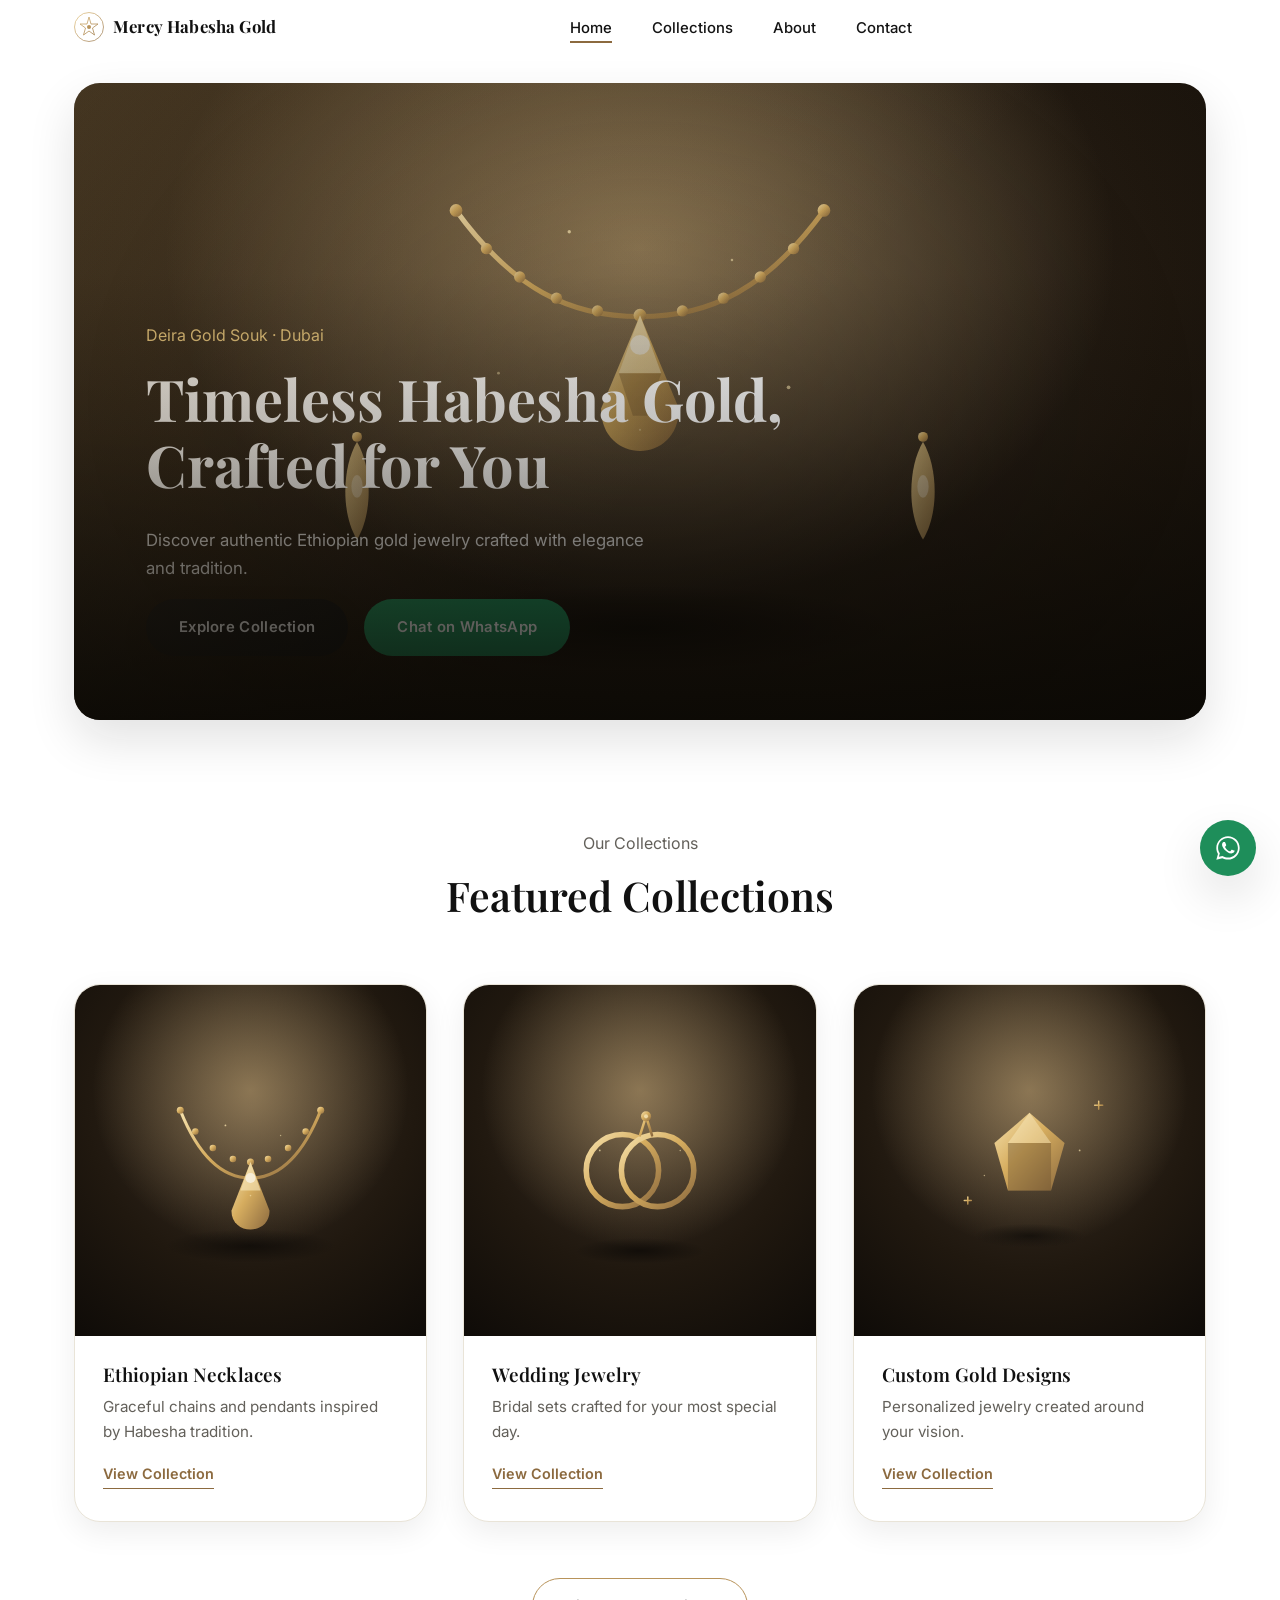
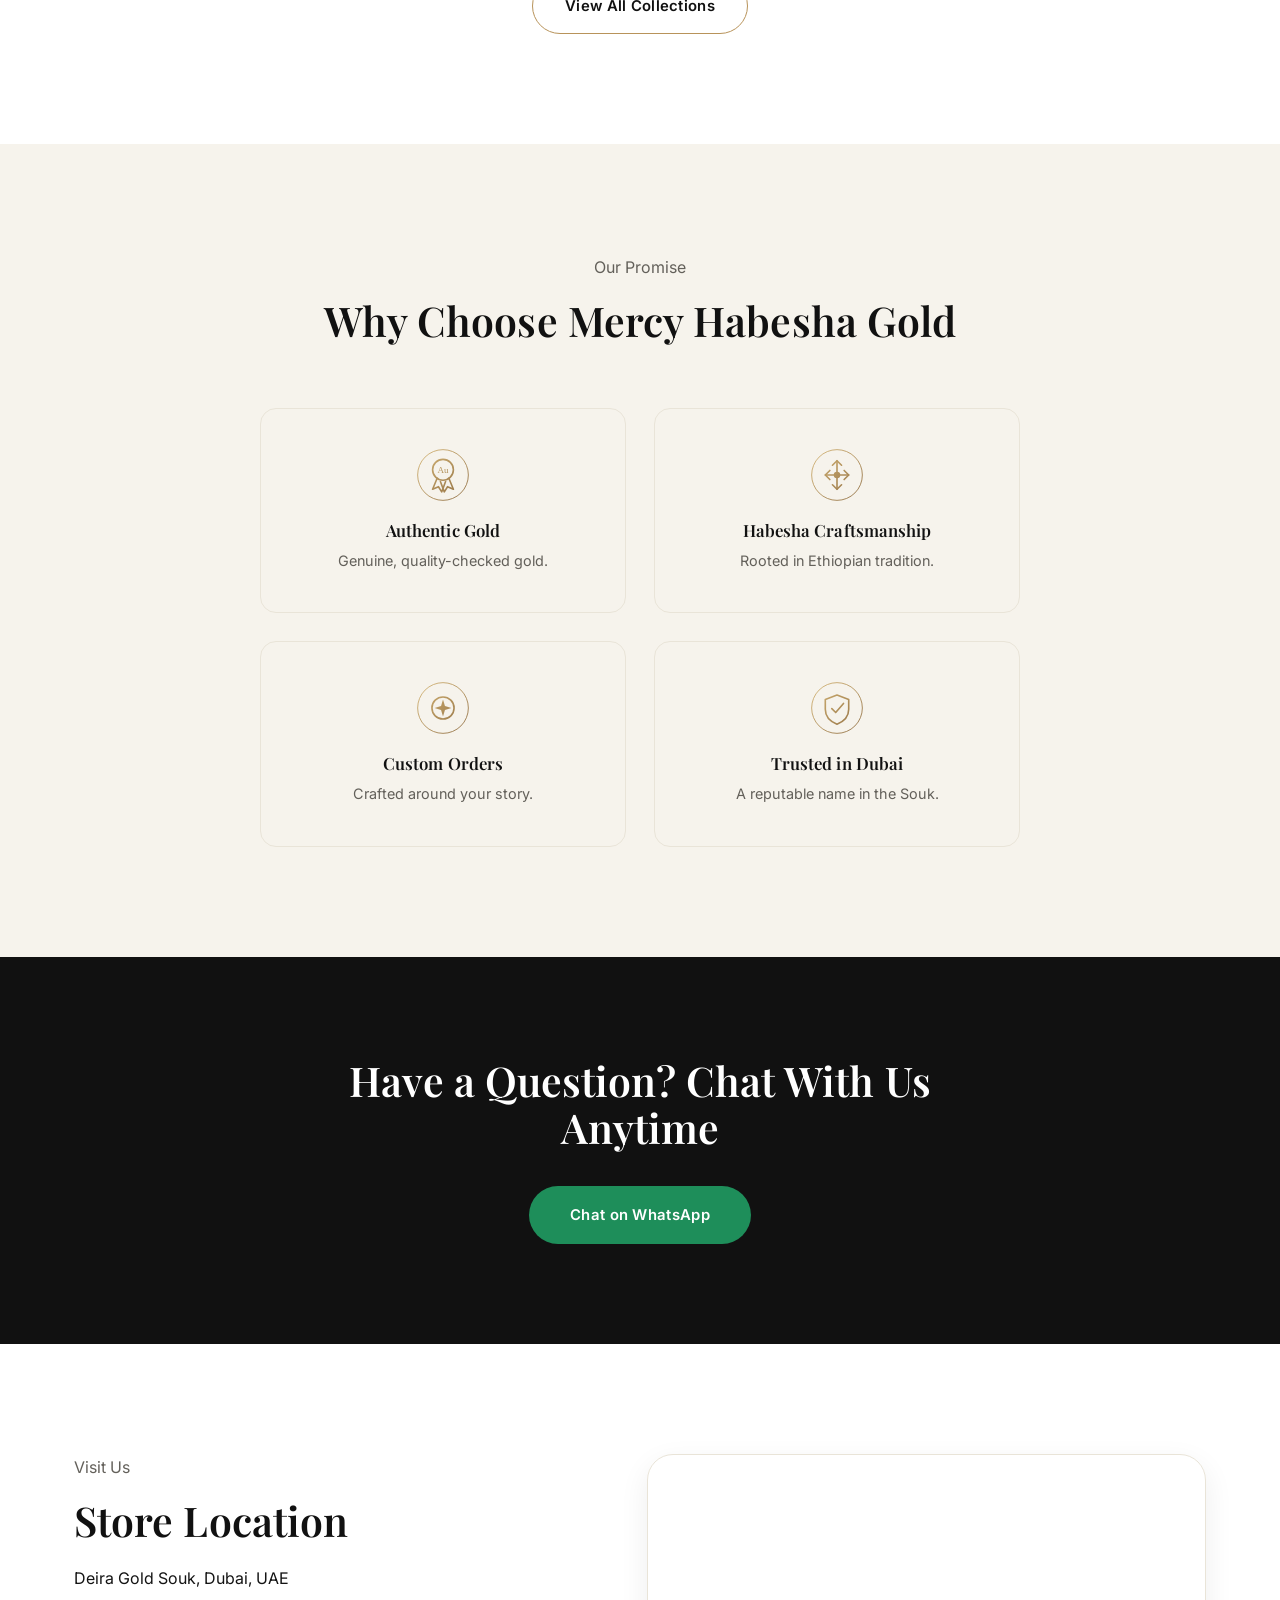
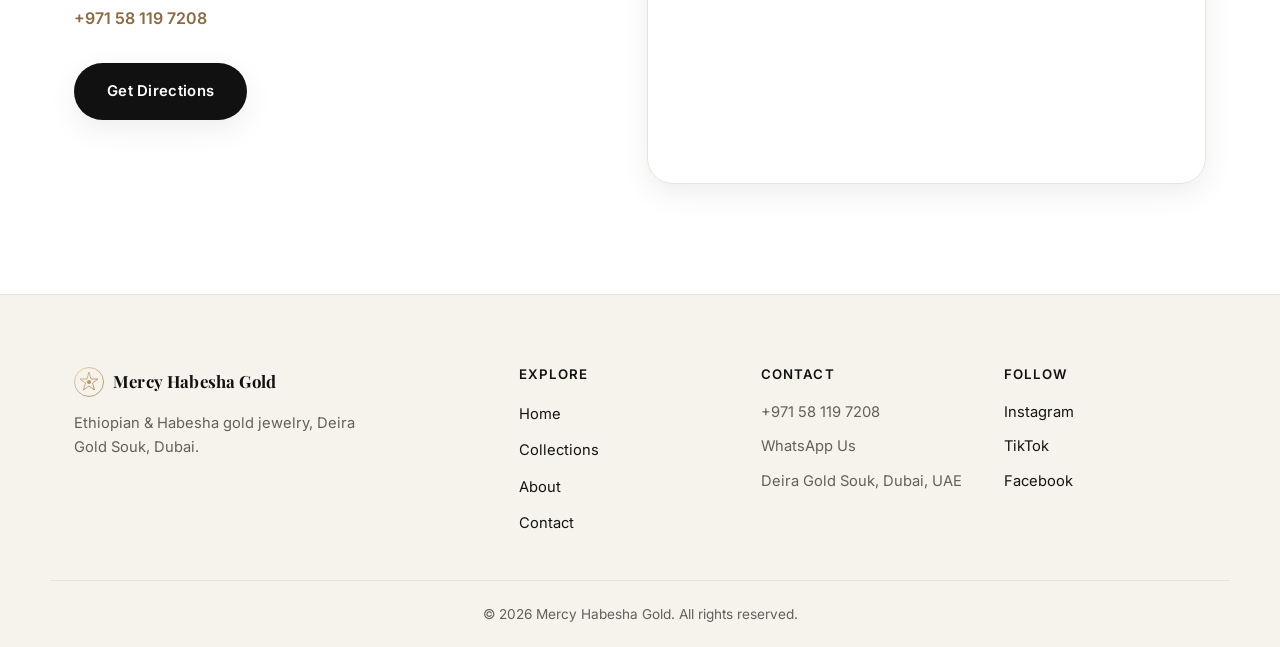
==== commit dddba074: "Elevate design to feel like a premium international jewelry brand Slim down the sticky header, drop " ====
--- a/index.html
+++ b/index.html
@@ -57,9 +57,6 @@
     </nav>
 
     <div class="header-actions">
-      <a class="wa-icon-btn" href="https://wa.me/971581197208?text=Hello%20Mercy%20Habesha%20Gold%2C%20I%20would%20like%20to%20know%20more%20about%20your%20jewelry." target="_blank" rel="noopener" aria-label="Chat on WhatsApp">
-        <svg viewBox="0 0 24 24" aria-hidden="true"><path fill="currentColor" d="M17.5 14.4c-.3-.1-1.7-.8-1.9-.9-.3-.1-.5-.1-.6.1-.2.3-.7.9-.9 1.1-.2.2-.3.2-.6.1-.3-.1-1.2-.4-2.3-1.4-.9-.8-1.4-1.7-1.6-2-.2-.3 0-.5.1-.6.1-.1.3-.3.4-.5.1-.2.2-.3.3-.5.1-.2 0-.4 0-.5 0-.1-.6-1.5-.8-2-.2-.5-.4-.5-.6-.5h-.5c-.2 0-.5.1-.7.3-.2.3-.9.9-.9 2.2s.9 2.6 1.1 2.8c.1.2 1.8 2.8 4.4 3.9.6.3 1.1.4 1.5.5.6.2 1.2.2 1.6.1.5-.1 1.7-.7 1.9-1.3.2-.6.2-1.1.2-1.2-.1-.2-.3-.2-.6-.4z"/><path fill="currentColor" d="M12 2C6.5 2 2 6.5 2 12c0 1.9.5 3.6 1.4 5.1L2 22l5.1-1.3c1.4.8 3.1 1.2 4.9 1.2 5.5 0 10-4.5 10-10S17.5 2 12 2zm0 18.2c-1.6 0-3.1-.4-4.4-1.2l-.3-.2-3.1.8.8-3-.2-.3c-.9-1.4-1.3-3-1.3-4.6C3.5 7.3 7.3 3.5 12 3.5S20.5 7.3 20.5 12 16.7 20.2 12 20.2z"/></svg>
-      </a>
       <button class="menu-toggle" id="menuToggle" aria-label="Open menu" aria-expanded="false" aria-controls="mainNav">
         <span></span><span></span><span></span>
       </button>
@@ -71,17 +68,18 @@
 
   <!-- Hero -->
   <section class="hero">
-    <div class="container hero-inner">
-      <div class="hero-copy reveal">
-        <p class="eyebrow">Deira Gold Souk · Dubai</p>
-        <h1>Timeless Habesha Gold, Crafted for You</h1>
-        <p class="hero-sub">Discover elegant Ethiopian gold jewelry designed to celebrate beauty, culture, and unforgettable moments.</p>
-        <div class="hero-actions">
-          <a class="btn btn-primary" href="collections.html">Explore Collections</a>
-        </div>
-      </div>
-      <div class="hero-image reveal">
-        <img src="images/hero.svg" alt="Elegant Ethiopian gold necklace and earrings" width="1200" height="900" loading="eager">
+    <div class="container">
+      <div class="hero-media reveal">
+        <img src="images/hero.svg" alt="Elegant Ethiopian gold necklace and earrings" width="1600" height="1000" loading="eager">
+        <div class="hero-content">
+          <p class="eyebrow">Deira Gold Souk · Dubai</p>
+          <h1>Timeless Habesha Gold,<br>Crafted for You</h1>
+          <p class="hero-sub">Discover authentic Ethiopian gold jewelry crafted with elegance and tradition.</p>
+          <div class="hero-actions">
+            <a class="btn btn-primary" href="collections.html">Explore Collection</a>
+            <a class="btn btn-whatsapp" href="https://wa.me/971581197208?text=Hello%2C%20I%20would%20like%20to%20chat%20about%20your%20gold%20jewelry." target="_blank" rel="noopener">Chat on WhatsApp</a>
+          </div>
+        </div>
       </div>
     </div>
   </section>
@@ -137,24 +135,24 @@
         <h2>Why Choose Mercy Habesha Gold</h2>
       </div>
 
-      <div class="grid grid-4">
-        <div class="feature reveal">
-          <img src="images/icon-authentic.svg" alt="" width="64" height="64" loading="lazy">
+      <div class="why-grid">
+        <div class="why-card reveal">
+          <img src="images/icon-authentic.svg" alt="" width="52" height="52" loading="lazy">
           <h3>Authentic Gold</h3>
           <p>Genuine, quality-checked gold.</p>
         </div>
-        <div class="feature reveal">
-          <img src="images/icon-heritage.svg" alt="" width="64" height="64" loading="lazy">
-          <h3>Habesha Designs</h3>
+        <div class="why-card reveal">
+          <img src="images/icon-heritage.svg" alt="" width="52" height="52" loading="lazy">
+          <h3>Habesha Craftsmanship</h3>
           <p>Rooted in Ethiopian tradition.</p>
         </div>
-        <div class="feature reveal">
-          <img src="images/icon-custom.svg" alt="" width="64" height="64" loading="lazy">
-          <h3>Custom-Made</h3>
+        <div class="why-card reveal">
+          <img src="images/icon-custom.svg" alt="" width="52" height="52" loading="lazy">
+          <h3>Custom Orders</h3>
           <p>Crafted around your story.</p>
         </div>
-        <div class="feature reveal">
-          <img src="images/icon-trust.svg" alt="" width="64" height="64" loading="lazy">
+        <div class="why-card reveal">
+          <img src="images/icon-trust.svg" alt="" width="52" height="52" loading="lazy">
           <h3>Trusted in Dubai</h3>
           <p>A reputable name in the Souk.</p>
         </div>
@@ -227,6 +225,7 @@
       <div class="social-links">
         <a href="#" aria-label="Instagram">Instagram</a>
         <a href="#" aria-label="TikTok">TikTok</a>
+        <a href="#" aria-label="Facebook">Facebook</a>
       </div>
     </div>
   </div>
@@ -236,6 +235,10 @@
   </div>
 </footer>
 
+<a class="whatsapp-fab" href="https://wa.me/971581197208?text=Hello%2C%20I%20would%20like%20to%20know%20more%20about%20your%20jewelry." target="_blank" rel="noopener" aria-label="Chat on WhatsApp">
+  <svg viewBox="0 0 24 24" aria-hidden="true"><path fill="currentColor" d="M17.5 14.4c-.3-.1-1.7-.8-1.9-.9-.3-.1-.5-.1-.6.1-.2.3-.7.9-.9 1.1-.2.2-.3.2-.6.1-.3-.1-1.2-.4-2.3-1.4-.9-.8-1.4-1.7-1.6-2-.2-.3 0-.5.1-.6.1-.1.3-.3.4-.5.1-.2.2-.3.3-.5.1-.2 0-.4 0-.5 0-.1-.6-1.5-.8-2-.2-.5-.4-.5-.6-.5h-.5c-.2 0-.5.1-.7.3-.2.3-.9.9-.9 2.2s.9 2.6 1.1 2.8c.1.2 1.8 2.8 4.4 3.9.6.3 1.1.4 1.5.5.6.2 1.2.2 1.6.1.5-.1 1.7-.7 1.9-1.3.2-.6.2-1.1.2-1.2-.1-.2-.3-.2-.6-.4z"/><path fill="currentColor" d="M12 2C6.5 2 2 6.5 2 12c0 1.9.5 3.6 1.4 5.1L2 22l5.1-1.3c1.4.8 3.1 1.2 4.9 1.2 5.5 0 10-4.5 10-10S17.5 2 12 2zm0 18.2c-1.6 0-3.1-.4-4.4-1.2l-.3-.2-3.1.8.8-3-.2-.3c-.9-1.4-1.3-3-1.3-4.6C3.5 7.3 7.3 3.5 12 3.5S20.5 7.3 20.5 12 16.7 20.2 12 20.2z"/></svg>
+</a>
+
 <script src="js/main.js"></script>
 </body>
 </html>
--- a/css/styles.css
+++ b/css/styles.css
@@ -1,26 +1,26 @@
 /* ---------------------------------------
    Mercy Habesha Gold — Design System
-   Luxury white / black / gold, minimal
+   Luxury ivory / warm gold / black / beige
 --------------------------------------- */
 
 :root {
   --color-bg: #FFFFFF;
-  --color-bg-alt: #F6F4EF;
+  --color-bg-alt: #F6F3EC;
   --color-surface: #FFFFFF;
   --color-text: #141414;
   --color-text-muted: #63605A;
-  --color-border: #EAE6DC;
+  --color-border: #E9E4D8;
 
   --color-gold: #B8935A;
   --color-gold-deep: #8C6A3F;
   --color-gold-light: #E7C77D;
   --color-black: #111111;
 
-  --shadow-soft: 0 10px 30px rgba(17, 17, 17, 0.06);
-  --shadow-lift: 0 18px 44px rgba(17, 17, 17, 0.10);
-
-  --radius-lg: 20px;
-  --radius-md: 12px;
+  --shadow-soft: 0 10px 30px rgba(17, 17, 17, 0.07);
+  --shadow-lift: 0 20px 48px rgba(17, 17, 17, 0.12);
+
+  --radius-lg: 26px;
+  --radius-md: 16px;
   --radius-sm: 8px;
 
   --font-heading: "Playfair Display", Georgia, "Times New Roman", serif;
@@ -47,15 +47,15 @@
 h1, h2, h3, h4 {
   font-family: var(--font-heading);
   font-weight: 600;
-  line-height: 1.18;
+  line-height: 1.16;
   margin: 0 0 0.5em;
   color: var(--color-black);
   letter-spacing: 0.002em;
 }
 
-h1 { font-size: clamp(2.4rem, 4.6vw, 3.8rem); font-weight: 700; }
-h2 { font-size: clamp(1.9rem, 3.2vw, 2.7rem); }
-h3 { font-size: 1.2rem; }
+h1 { font-size: clamp(2.2rem, 5vw, 3.6rem); font-weight: 700; }
+h2 { font-size: clamp(1.8rem, 3.2vw, 2.6rem); }
+h3 { font-size: 1.18rem; }
 
 p { margin: 0 0 1em; color: var(--color-text-muted); }
 
@@ -85,9 +85,9 @@
   padding: 15px 32px;
   border-radius: 999px;
   font-weight: 600;
-  font-size: 0.95rem;
-  letter-spacing: 0.01em;
-  transition: transform 0.2s ease, box-shadow 0.2s ease, background 0.2s ease, color 0.2s ease;
+  font-size: 0.93rem;
+  letter-spacing: 0.02em;
+  transition: transform 0.25s ease, box-shadow 0.25s ease, background 0.25s ease, color 0.25s ease, border-color 0.25s ease;
   cursor: pointer;
   border: 1px solid transparent;
   white-space: nowrap;
@@ -104,14 +104,14 @@
 .btn-outline {
   background: transparent;
   color: var(--color-black);
-  border-color: var(--color-black);
-}
-.btn-outline:hover { background: var(--color-black); color: #fff; }
+  border-color: var(--color-gold);
+}
+.btn-outline:hover { background: var(--color-gold); color: #fff; }
 
 .btn-outline-light {
   background: transparent;
   color: #fff;
-  border-color: rgba(255,255,255,0.5);
+  border-color: rgba(255,255,255,0.6);
 }
 .btn-outline-light:hover { background: #fff; color: var(--color-black); }
 
@@ -125,13 +125,13 @@
   position: sticky;
   top: 0;
   z-index: 100;
-  background: rgba(255, 255, 255, 0.88);
+  background: rgba(255, 255, 255, 0.9);
   backdrop-filter: blur(10px);
   border-bottom: 1px solid transparent;
   transition: box-shadow 0.3s ease, border-color 0.3s ease;
 }
 .site-header.scrolled {
-  box-shadow: 0 4px 20px rgba(17, 17, 17, 0.05);
+  box-shadow: 0 6px 24px rgba(17, 17, 17, 0.06);
   border-bottom-color: var(--color-border);
 }
 
@@ -139,16 +139,16 @@
   display: flex;
   align-items: center;
   justify-content: space-between;
-  padding-top: 18px;
-  padding-bottom: 18px;
-}
-
-.brand { display: flex; align-items: center; gap: 10px; }
-.brand-mark { width: 36px; height: 36px; }
+  padding-top: 12px;
+  padding-bottom: 12px;
+}
+
+.brand { display: flex; align-items: center; gap: 9px; min-width: 0; }
+.brand-mark { width: 30px; height: 30px; flex-shrink: 0; }
 .brand-text {
   font-family: var(--font-heading);
   font-weight: 700;
-  font-size: 1.15rem;
+  font-size: 1.05rem;
   letter-spacing: 0.01em;
   color: var(--color-black);
   white-space: nowrap;
@@ -177,35 +177,21 @@
 
 .header-actions { display: flex; align-items: center; gap: 18px; }
 
-.wa-icon-btn {
-  display: flex;
-  align-items: center;
-  justify-content: center;
-  width: 42px;
-  height: 42px;
-  border-radius: 50%;
-  background: #1E8E5A;
-  color: #fff;
-  flex-shrink: 0;
-  transition: transform 0.2s ease;
-}
-.wa-icon-btn:hover { transform: translateY(-2px); }
-.wa-icon-btn svg { width: 20px; height: 20px; }
-
 .menu-toggle {
   display: none;
   flex-direction: column;
   justify-content: center;
   gap: 5px;
-  width: 40px;
-  height: 40px;
+  width: 38px;
+  height: 38px;
   background: none;
   border: none;
   cursor: pointer;
+  flex-shrink: 0;
 }
 .menu-toggle span {
   display: block;
-  width: 22px;
+  width: 21px;
   height: 2px;
   background: var(--color-black);
   transition: transform 0.2s ease, opacity 0.2s ease;
@@ -214,28 +200,66 @@
 .menu-toggle.open span:nth-child(2) { opacity: 0; }
 .menu-toggle.open span:nth-child(3) { transform: translateY(-7px) rotate(-45deg); }
 
+/* ---------- Floating WhatsApp button ---------- */
+.whatsapp-fab {
+  position: fixed;
+  right: 24px;
+  bottom: 24px;
+  width: 56px;
+  height: 56px;
+  border-radius: 50%;
+  background: #1E8E5A;
+  color: #fff;
+  display: flex;
+  align-items: center;
+  justify-content: center;
+  box-shadow: var(--shadow-lift);
+  z-index: 90;
+  transition: transform 0.25s ease, opacity 0.25s ease;
+}
+.whatsapp-fab:hover { transform: scale(1.08); }
+.whatsapp-fab.is-hidden { opacity: 0; pointer-events: none; }
+.whatsapp-fab svg { width: 28px; height: 28px; }
+
 /* ---------- Hero ---------- */
-.hero { padding: 80px 0 110px; overflow: hidden; }
-.hero-inner {
-  display: grid;
-  grid-template-columns: 1fr 1fr;
-  gap: 72px;
-  align-items: center;
-}
-.eyebrow {
-  text-transform: uppercase;
-  letter-spacing: 0.16em;
-  font-size: 0.76rem;
-  font-weight: 600;
-  color: var(--color-gold-deep);
-  margin-bottom: 16px;
-}
-.hero-sub { font-size: 1.1rem; max-width: 44ch; }
-.hero-actions { display: flex; gap: 16px; flex-wrap: wrap; margin-top: 10px; }
-.hero-image img { border-radius: var(--radius-lg); box-shadow: var(--shadow-lift); }
+.hero { padding: 20px 0 0; }
+.hero-media {
+  position: relative;
+  border-radius: var(--radius-lg);
+  overflow: hidden;
+  aspect-ratio: 3 / 4;
+  box-shadow: var(--shadow-lift);
+}
+.hero-media img { width: 100%; height: 100%; object-fit: cover; }
+.hero-media::after {
+  content: "";
+  position: absolute;
+  inset: 0;
+  background:
+    linear-gradient(0deg, rgba(10, 8, 4, 0.85) 0%, rgba(10, 8, 4, 0.25) 45%, rgba(10, 8, 4, 0.05) 70%),
+    linear-gradient(135deg, rgba(184, 147, 90, 0.28), rgba(17, 17, 17, 0) 55%);
+}
+.hero-content {
+  position: absolute;
+  left: 0; right: 0; bottom: 0;
+  padding: 40px 28px;
+  color: #fff;
+  text-align: center;
+}
+.hero-content .eyebrow { color: var(--color-gold-light); }
+.hero-content h1 { color: #fff; }
+.hero-sub { color: rgba(255, 255, 255, 0.88); font-size: 1.05rem; max-width: 46ch; margin-left: auto; margin-right: auto; }
+.hero-actions { display: flex; gap: 16px; flex-wrap: wrap; margin-top: 12px; justify-content: center; }
+
+@media (min-width: 700px) {
+  .hero { padding: 28px 0 0; }
+  .hero-media { aspect-ratio: 16 / 9; }
+  .hero-content { padding: 64px 72px; text-align: left; }
+  .hero-sub, .hero-actions { margin-left: 0; justify-content: flex-start; }
+}
 
 /* ---------- Page banner (interior pages) ---------- */
-.page-banner { padding: 72px 0 56px; text-align: center; }
+.page-banner { padding: 64px 0 48px; text-align: center; }
 .page-banner .eyebrow { display: block; }
 .page-banner h1 { margin-bottom: 14px; }
 .page-banner p { max-width: 52ch; margin: 0 auto; font-size: 1.05rem; }
@@ -257,12 +281,13 @@
   border-radius: var(--radius-lg);
   overflow: hidden;
   box-shadow: var(--shadow-soft);
-  transition: transform 0.3s ease, box-shadow 0.3s ease;
+  transition: transform 0.35s ease, box-shadow 0.35s ease;
   border: 1px solid var(--color-border);
 }
 .card:hover { transform: translateY(-6px); box-shadow: var(--shadow-lift); }
 .card-media { aspect-ratio: 1 / 1; overflow: hidden; background: var(--color-bg-alt); }
-.card-media img { width: 100%; height: 100%; object-fit: cover; }
+.card-media img { width: 100%; height: 100%; object-fit: cover; transition: transform 0.6s ease; }
+.card:hover .card-media img { transform: scale(1.06); }
 
 .card-body { padding: 28px 28px 32px; }
 .card-body h3 { margin-bottom: 8px; }
@@ -280,11 +305,31 @@
 
 .section-cta { text-align: center; margin-top: 56px; }
 
-/* ---------- Feature icons (Why choose us) ---------- */
-.feature { text-align: center; padding: 12px; }
-.feature img { width: 64px; height: 64px; margin: 0 auto 20px; }
-.feature h3 { font-size: 1.05rem; margin-bottom: 6px; }
-.feature p { font-size: 0.9rem; margin-bottom: 0; }
+/* ---------- Why Choose Us — 2x2 premium grid ---------- */
+.why-grid {
+  display: grid;
+  grid-template-columns: repeat(2, 1fr);
+  gap: 28px;
+  max-width: 760px;
+  margin: 0 auto;
+}
+.why-card {
+  background: var(--color-bg-alt);
+  border: 1px solid var(--color-border);
+  border-radius: var(--radius-md);
+  padding: 40px 28px;
+  text-align: center;
+  transition: transform 0.3s ease, box-shadow 0.3s ease, background 0.3s ease;
+}
+.why-card:hover {
+  transform: translateY(-5px);
+  box-shadow: var(--shadow-soft);
+  background: var(--color-surface);
+}
+.why-card img { width: 52px; height: 52px; margin: 0 auto 20px; transition: transform 0.3s ease; }
+.why-card:hover img { transform: scale(1.08); }
+.why-card h3 { font-size: 1.05rem; margin-bottom: 8px; }
+.why-card p { font-size: 0.9rem; margin-bottom: 0; }
 
 /* ---------- Two-column blocks (About) ---------- */
 .split-block {
@@ -295,7 +340,7 @@
 }
 .split-block.reverse .split-image { order: 2; }
 .split-block.reverse .split-copy { order: 1; }
-.split-image img { border-radius: var(--radius-lg); box-shadow: var(--shadow-soft); }
+.split-image { border-radius: var(--radius-lg); overflow: hidden; box-shadow: var(--shadow-soft); }
 .split-copy p { font-size: 1.03rem; }
 
 /* ---------- Collection rows (Collections page) ---------- */
@@ -308,12 +353,14 @@
 .collection-row:not(:last-child) { margin-bottom: 100px; }
 .collection-row.reverse .collection-image { order: 2; }
 .collection-row.reverse .collection-copy { order: 1; }
-.collection-image img {
+.collection-image {
   border-radius: var(--radius-lg);
+  overflow: hidden;
   box-shadow: var(--shadow-soft);
   aspect-ratio: 1 / 1;
-  object-fit: cover;
-}
+}
+.collection-image img { width: 100%; height: 100%; object-fit: cover; transition: transform 0.6s ease; }
+.collection-image:hover img { transform: scale(1.06); }
 .collection-copy p { font-size: 1.03rem; max-width: 42ch; }
 
 /* ---------- CTA band ---------- */
@@ -424,9 +471,6 @@
   .main-nav.open ul { flex-direction: column; gap: 4px; }
   .main-nav.open a { display: block; padding: 12px 0; font-size: 1.05rem; }
 
-  .hero-inner { grid-template-columns: 1fr; }
-  .hero-image { order: -1; }
-
   .split-block, .collection-row {
     grid-template-columns: 1fr;
     gap: 32px;
@@ -446,10 +490,16 @@
 @media (max-width: 560px) {
   .section { padding: 72px 0; }
   .section-tight { padding: 56px 0; }
-  .hero { padding: 48px 0 64px; }
   .cta-band { padding: 72px 0; }
   .grid-3, .grid-4 { grid-template-columns: 1fr; }
+  .why-grid { gap: 18px; }
+  .why-card { padding: 30px 20px; }
   .hero-actions { flex-direction: column; align-items: stretch; }
   .btn { justify-content: center; }
   .footer-inner { grid-template-columns: 1fr; gap: 32px; }
-}
+  .whatsapp-fab { right: 16px; bottom: 16px; width: 52px; height: 52px; }
+}
+
+@media (max-width: 380px) {
+  .brand-text { font-size: 0.92rem; }
+}
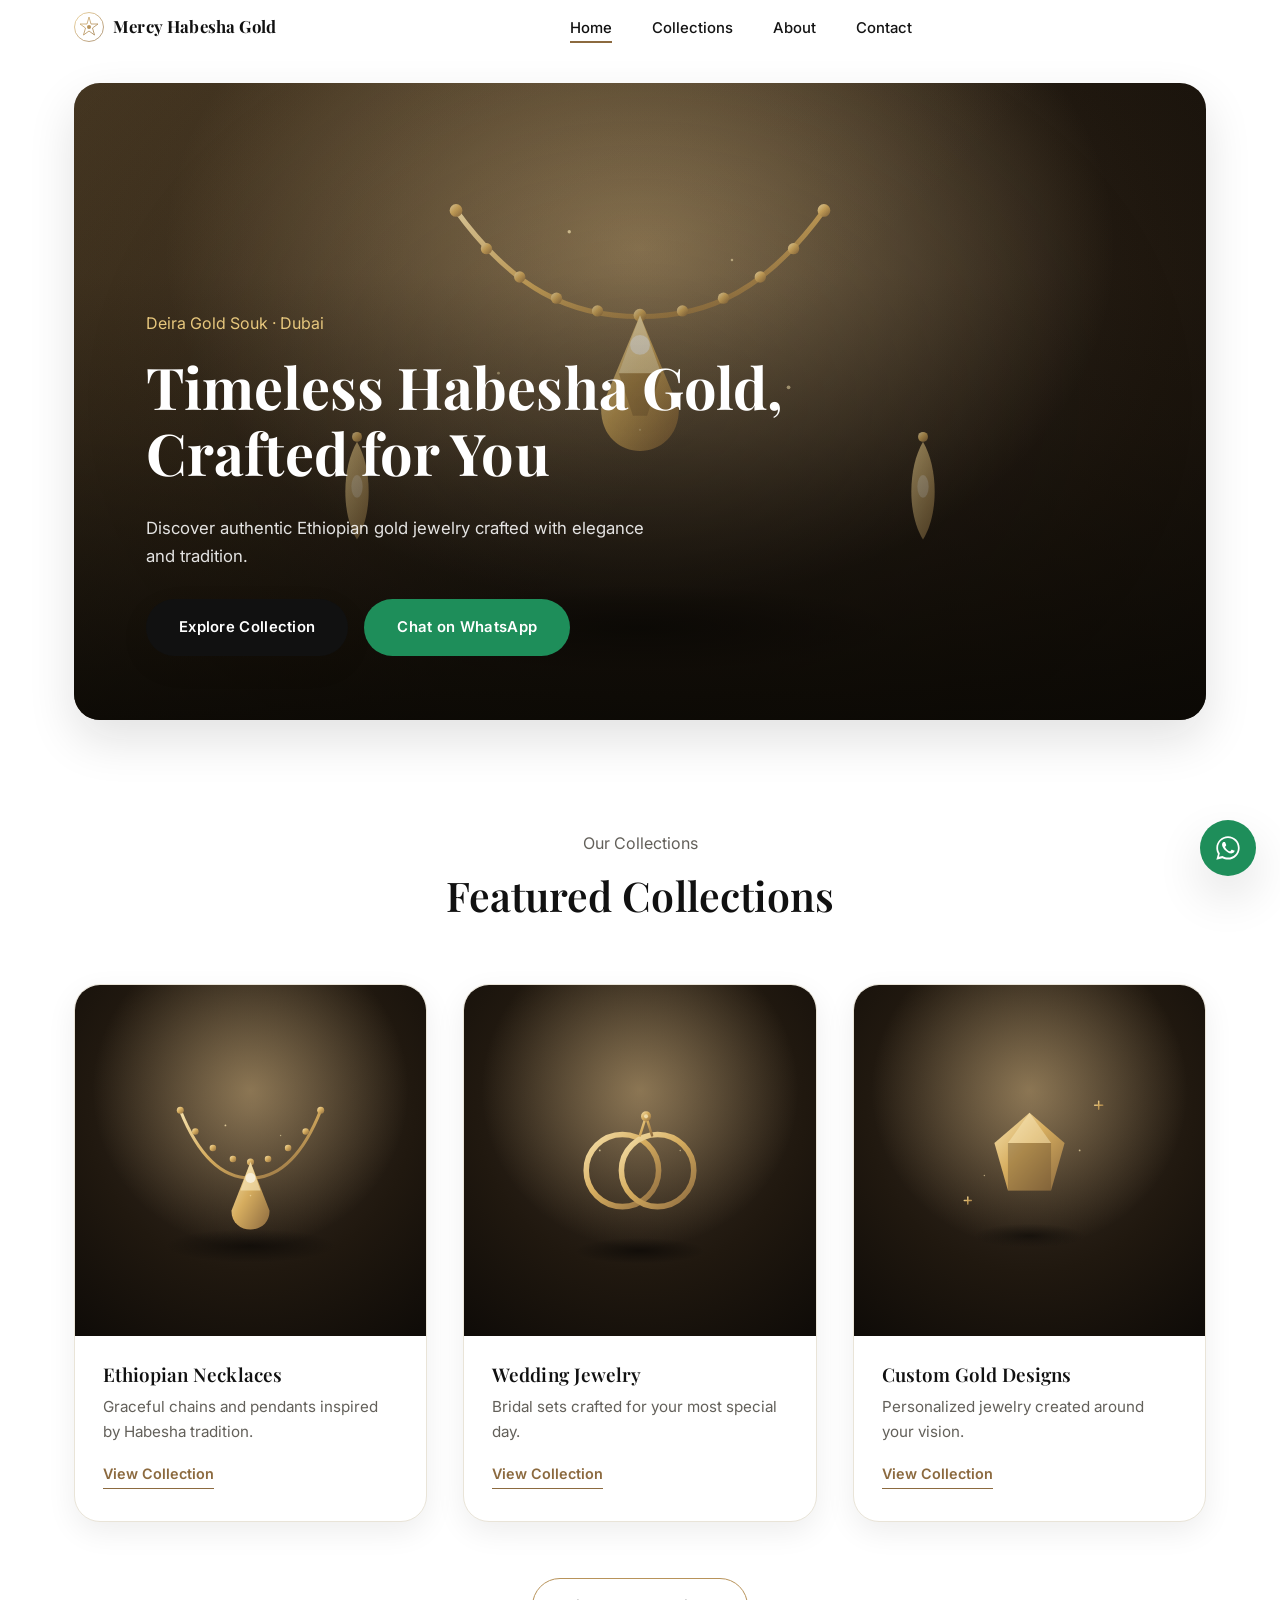
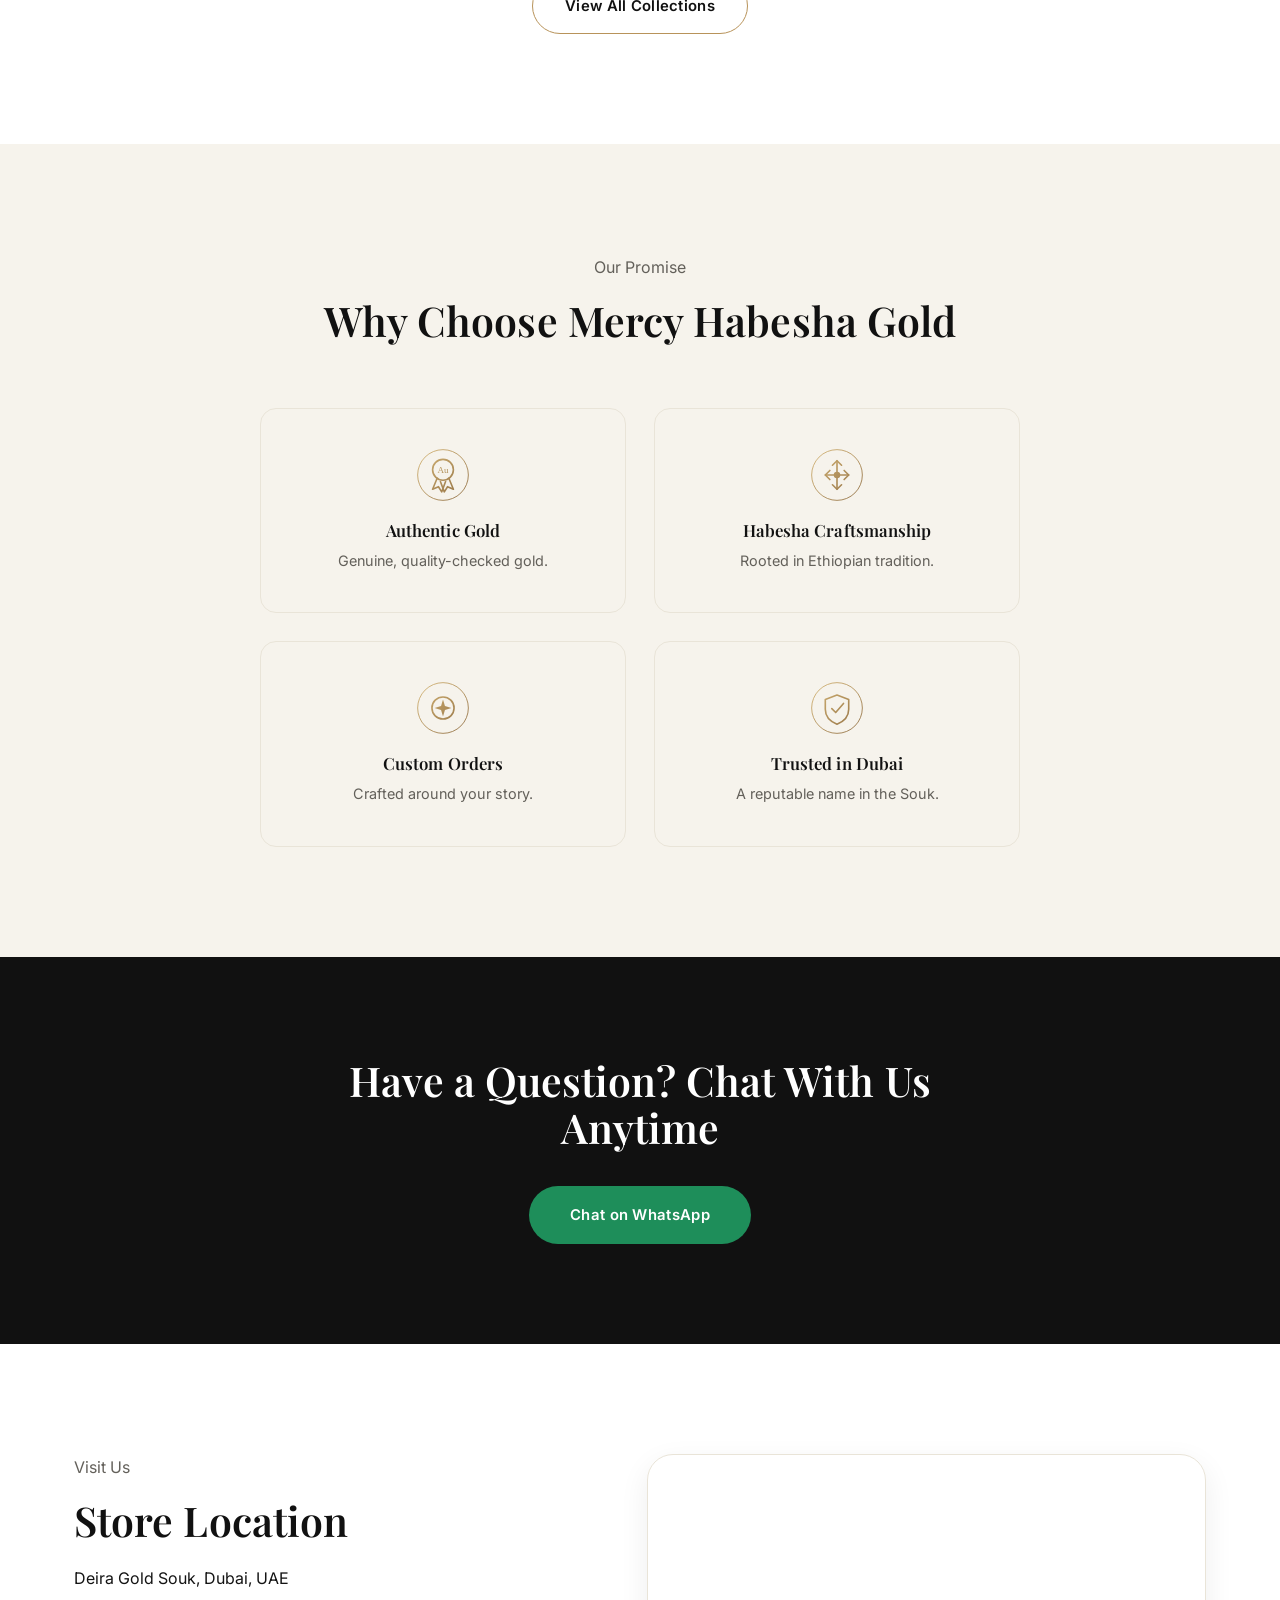
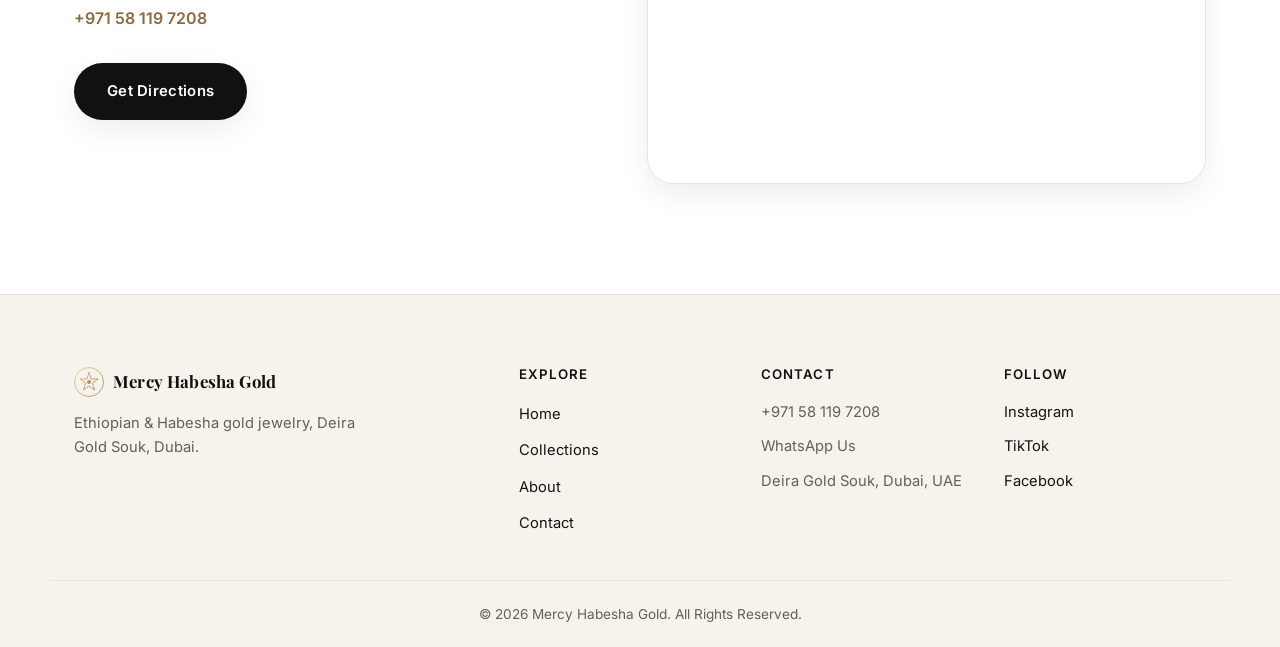
==== commit c1ffddbb: "Fix broken hero buttons and wire up navigation/footer as requested The dark gold overlay on the hero" ====
--- a/index.html
+++ b/index.html
@@ -76,8 +76,8 @@
           <h1>Timeless Habesha Gold,<br>Crafted for You</h1>
           <p class="hero-sub">Discover authentic Ethiopian gold jewelry crafted with elegance and tradition.</p>
           <div class="hero-actions">
-            <a class="btn btn-primary" href="collections.html">Explore Collection</a>
-            <a class="btn btn-whatsapp" href="https://wa.me/971581197208?text=Hello%2C%20I%20would%20like%20to%20chat%20about%20your%20gold%20jewelry." target="_blank" rel="noopener">Chat on WhatsApp</a>
+            <a class="btn btn-primary" href="#collections">Explore Collection</a>
+            <a class="btn btn-whatsapp" href="https://wa.me/971581197208" target="_blank" rel="noopener">Chat on WhatsApp</a>
           </div>
         </div>
       </div>
@@ -85,7 +85,7 @@
   </section>
 
   <!-- Featured Collections -->
-  <section class="section">
+  <section class="section" id="collections">
     <div class="container">
       <div class="section-head reveal">
         <p class="eyebrow">Our Collections</p>
@@ -224,18 +224,18 @@
       <h4>Follow</h4>
       <div class="social-links">
         <a href="#" aria-label="Instagram">Instagram</a>
-        <a href="#" aria-label="TikTok">TikTok</a>
+        <a href="https://www.tiktok.com/@mercygold7601?_r=1&amp;_t=ZS-981jJMYMKW8" target="_blank" rel="noopener" aria-label="TikTok">TikTok</a>
         <a href="#" aria-label="Facebook">Facebook</a>
       </div>
     </div>
   </div>
 
   <div class="container footer-bottom">
-    <p>&copy; <span id="year"></span> Mercy Habesha Gold. All rights reserved.</p>
+    <p>&copy; <span id="year"></span> Mercy Habesha Gold. All Rights Reserved.</p>
   </div>
 </footer>
 
-<a class="whatsapp-fab" href="https://wa.me/971581197208?text=Hello%2C%20I%20would%20like%20to%20know%20more%20about%20your%20jewelry." target="_blank" rel="noopener" aria-label="Chat on WhatsApp">
+<a class="whatsapp-fab" href="https://wa.me/971581197208" target="_blank" rel="noopener" aria-label="Chat on WhatsApp">
   <svg viewBox="0 0 24 24" aria-hidden="true"><path fill="currentColor" d="M17.5 14.4c-.3-.1-1.7-.8-1.9-.9-.3-.1-.5-.1-.6.1-.2.3-.7.9-.9 1.1-.2.2-.3.2-.6.1-.3-.1-1.2-.4-2.3-1.4-.9-.8-1.4-1.7-1.6-2-.2-.3 0-.5.1-.6.1-.1.3-.3.4-.5.1-.2.2-.3.3-.5.1-.2 0-.4 0-.5 0-.1-.6-1.5-.8-2-.2-.5-.4-.5-.6-.5h-.5c-.2 0-.5.1-.7.3-.2.3-.9.9-.9 2.2s.9 2.6 1.1 2.8c.1.2 1.8 2.8 4.4 3.9.6.3 1.1.4 1.5.5.6.2 1.2.2 1.6.1.5-.1 1.7-.7 1.9-1.3.2-.6.2-1.1.2-1.2-.1-.2-.3-.2-.6-.4z"/><path fill="currentColor" d="M12 2C6.5 2 2 6.5 2 12c0 1.9.5 3.6 1.4 5.1L2 22l5.1-1.3c1.4.8 3.1 1.2 4.9 1.2 5.5 0 10-4.5 10-10S17.5 2 12 2zm0 18.2c-1.6 0-3.1-.4-4.4-1.2l-.3-.2-3.1.8.8-3-.2-.3c-.9-1.4-1.3-3-1.3-4.6C3.5 7.3 7.3 3.5 12 3.5S20.5 7.3 20.5 12 16.7 20.2 12 20.2z"/></svg>
 </a>
 
--- a/css/styles.css
+++ b/css/styles.css
@@ -31,6 +31,7 @@
 
 * { box-sizing: border-box; }
 html { scroll-behavior: smooth; }
+[id] { scroll-margin-top: 96px; }
 
 body {
   margin: 0;
@@ -108,17 +109,8 @@
 }
 .btn-outline:hover { background: var(--color-gold); color: #fff; }
 
-.btn-outline-light {
-  background: transparent;
-  color: #fff;
-  border-color: rgba(255,255,255,0.6);
-}
-.btn-outline-light:hover { background: #fff; color: var(--color-black); }
-
 .btn-whatsapp { background: #1E8E5A; color: #fff; }
 .btn-whatsapp:hover { background: #197a4c; box-shadow: var(--shadow-lift); }
-
-.icon-wa { width: 18px; height: 18px; }
 
 /* ---------- Header ---------- */
 .site-header {
@@ -218,7 +210,6 @@
   transition: transform 0.25s ease, opacity 0.25s ease;
 }
 .whatsapp-fab:hover { transform: scale(1.08); }
-.whatsapp-fab.is-hidden { opacity: 0; pointer-events: none; }
 .whatsapp-fab svg { width: 28px; height: 28px; }
 
 /* ---------- Hero ---------- */
@@ -227,35 +218,70 @@
   position: relative;
   border-radius: var(--radius-lg);
   overflow: hidden;
-  aspect-ratio: 3 / 4;
+  min-height: 65vh;
   box-shadow: var(--shadow-lift);
 }
-.hero-media img { width: 100%; height: 100%; object-fit: cover; }
+.hero-media img { width: 100%; height: 100%; object-fit: cover; position: absolute; inset: 0; }
 .hero-media::after {
   content: "";
   position: absolute;
   inset: 0;
+  z-index: 1;
+  pointer-events: none;
   background:
     linear-gradient(0deg, rgba(10, 8, 4, 0.85) 0%, rgba(10, 8, 4, 0.25) 45%, rgba(10, 8, 4, 0.05) 70%),
     linear-gradient(135deg, rgba(184, 147, 90, 0.28), rgba(17, 17, 17, 0) 55%);
 }
 .hero-content {
   position: absolute;
-  left: 0; right: 0; bottom: 0;
-  padding: 40px 28px;
+  inset: 0;
+  z-index: 2;
+  padding: 36px 24px;
   color: #fff;
   text-align: center;
-}
-.hero-content .eyebrow { color: var(--color-gold-light); }
-.hero-content h1 { color: #fff; }
-.hero-sub { color: rgba(255, 255, 255, 0.88); font-size: 1.05rem; max-width: 46ch; margin-left: auto; margin-right: auto; }
-.hero-actions { display: flex; gap: 16px; flex-wrap: wrap; margin-top: 12px; justify-content: center; }
+  display: flex;
+  flex-direction: column;
+  justify-content: flex-end;
+}
+.hero-content .eyebrow {
+  color: var(--color-gold-light);
+  opacity: 0;
+  animation: heroFadeUp 0.7s ease forwards 0.1s;
+}
+.hero-content h1 { color: #fff; opacity: 0; animation: heroFadeUp 0.7s ease forwards 0.25s; }
+.hero-sub {
+  color: rgba(255, 255, 255, 0.88);
+  font-size: 1.05rem;
+  max-width: 46ch;
+  margin-left: auto;
+  margin-right: auto;
+  opacity: 0;
+  animation: heroFadeUp 0.7s ease forwards 0.4s;
+}
+.hero-actions {
+  display: flex;
+  gap: 16px;
+  flex-wrap: wrap;
+  margin-top: 12px;
+  justify-content: center;
+  opacity: 0;
+  animation: heroFadeUp 0.7s ease forwards 0.55s;
+}
+
+@keyframes heroFadeUp {
+  from { opacity: 0; transform: translateY(16px); }
+  to { opacity: 1; transform: translateY(0); }
+}
 
 @media (min-width: 700px) {
   .hero { padding: 28px 0 0; }
-  .hero-media { aspect-ratio: 16 / 9; }
+  .hero-media { min-height: 0; aspect-ratio: 16 / 9; }
   .hero-content { padding: 64px 72px; text-align: left; }
   .hero-sub, .hero-actions { margin-left: 0; justify-content: flex-start; }
+}
+
+@media (prefers-reduced-motion: reduce) {
+  .hero-content .eyebrow, .hero-content h1, .hero-sub, .hero-actions { animation: none; opacity: 1; }
 }
 
 /* ---------- Page banner (interior pages) ---------- */
@@ -266,13 +292,10 @@
 
 /* ---------- Sections ---------- */
 .section { padding: 110px 0; }
-.section-tight { padding: 88px 0; }
 .section-alt { background: var(--color-bg-alt); }
 .section-head { max-width: 640px; margin: 0 auto 64px; text-align: center; }
-.section-sub { font-size: 1.02rem; }
 
 .grid { display: grid; gap: 36px; }
-.grid-4 { grid-template-columns: repeat(4, 1fr); }
 .grid-3 { grid-template-columns: repeat(3, 1fr); }
 
 /* ---------- Cards ---------- */
@@ -448,7 +471,6 @@
 
 /* ---------- Responsive ---------- */
 @media (max-width: 1024px) {
-  .grid-4 { grid-template-columns: repeat(2, 1fr); }
   .location-inner { grid-template-columns: 1fr; }
   .location-map { min-height: 280px; }
 }
@@ -489,9 +511,8 @@
 
 @media (max-width: 560px) {
   .section { padding: 72px 0; }
-  .section-tight { padding: 56px 0; }
   .cta-band { padding: 72px 0; }
-  .grid-3, .grid-4 { grid-template-columns: 1fr; }
+  .grid-3 { grid-template-columns: 1fr; }
   .why-grid { gap: 18px; }
   .why-card { padding: 30px 20px; }
   .hero-actions { flex-direction: column; align-items: stretch; }
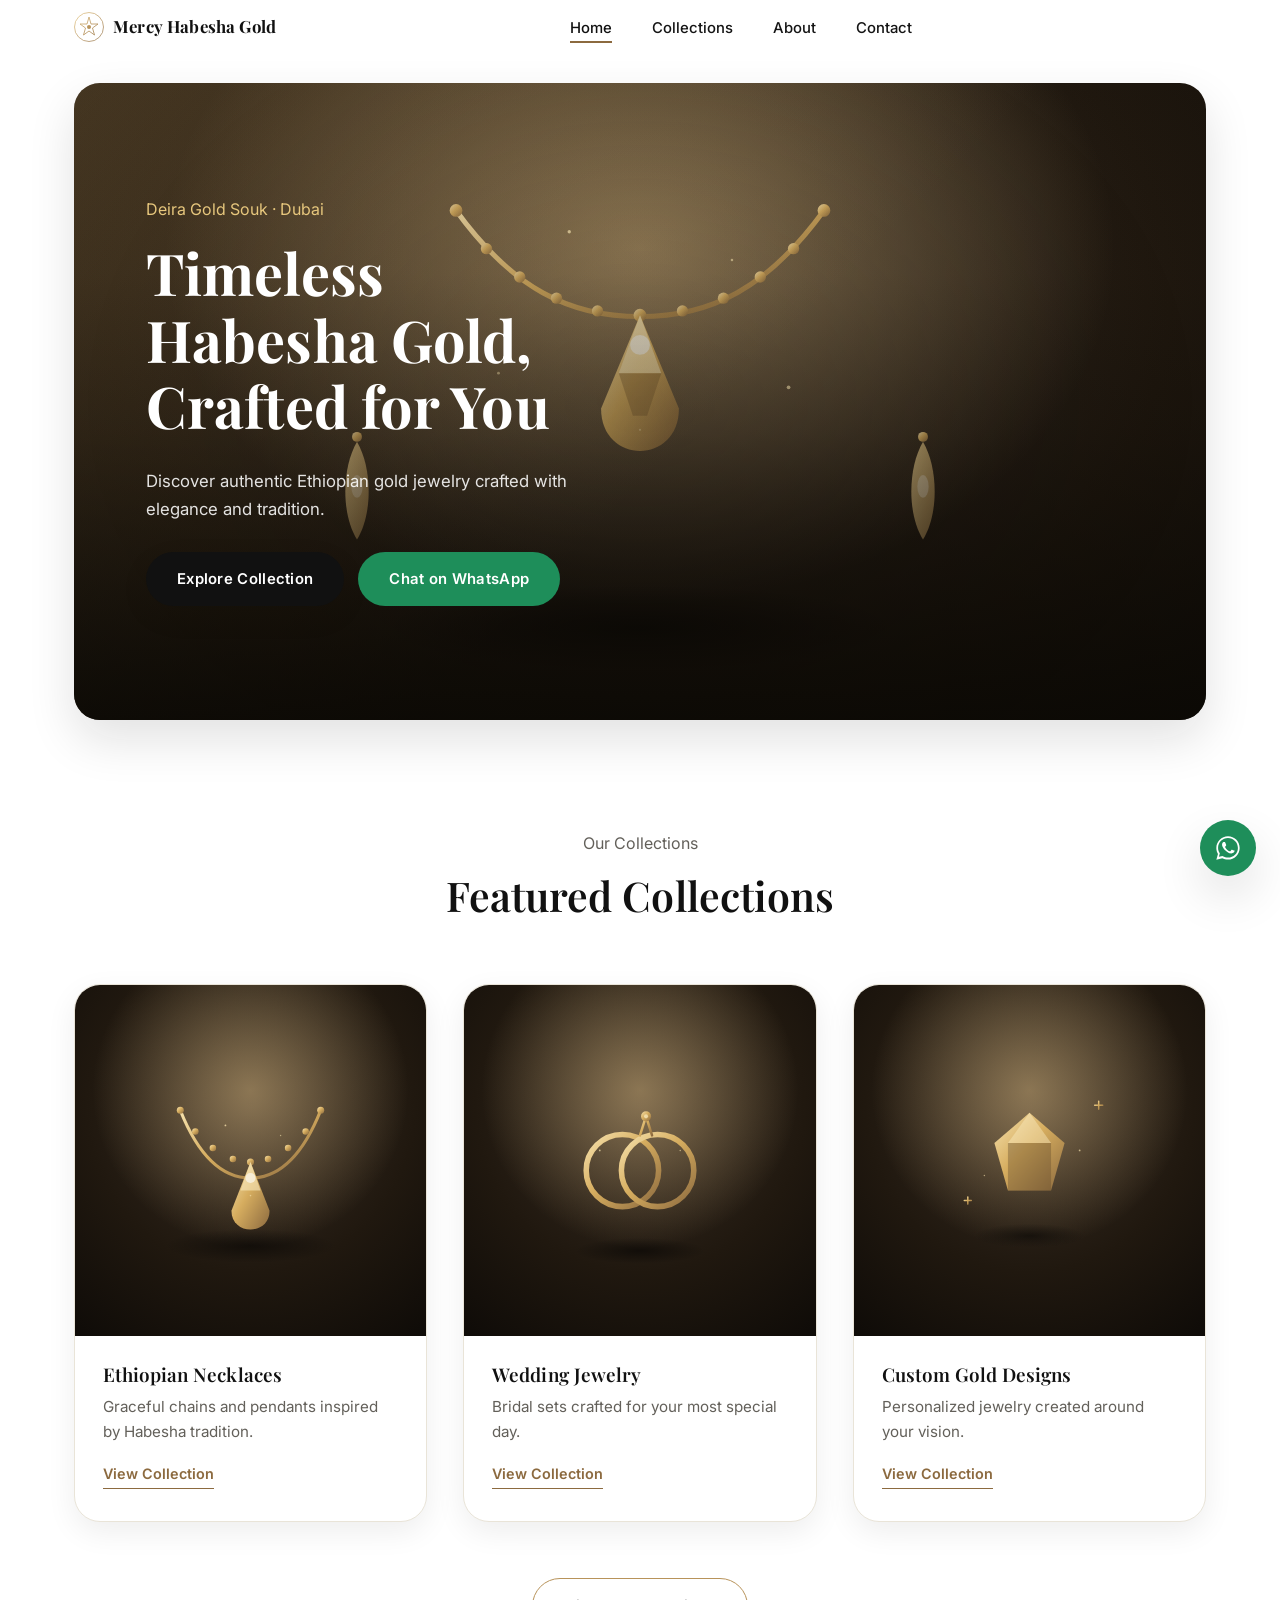
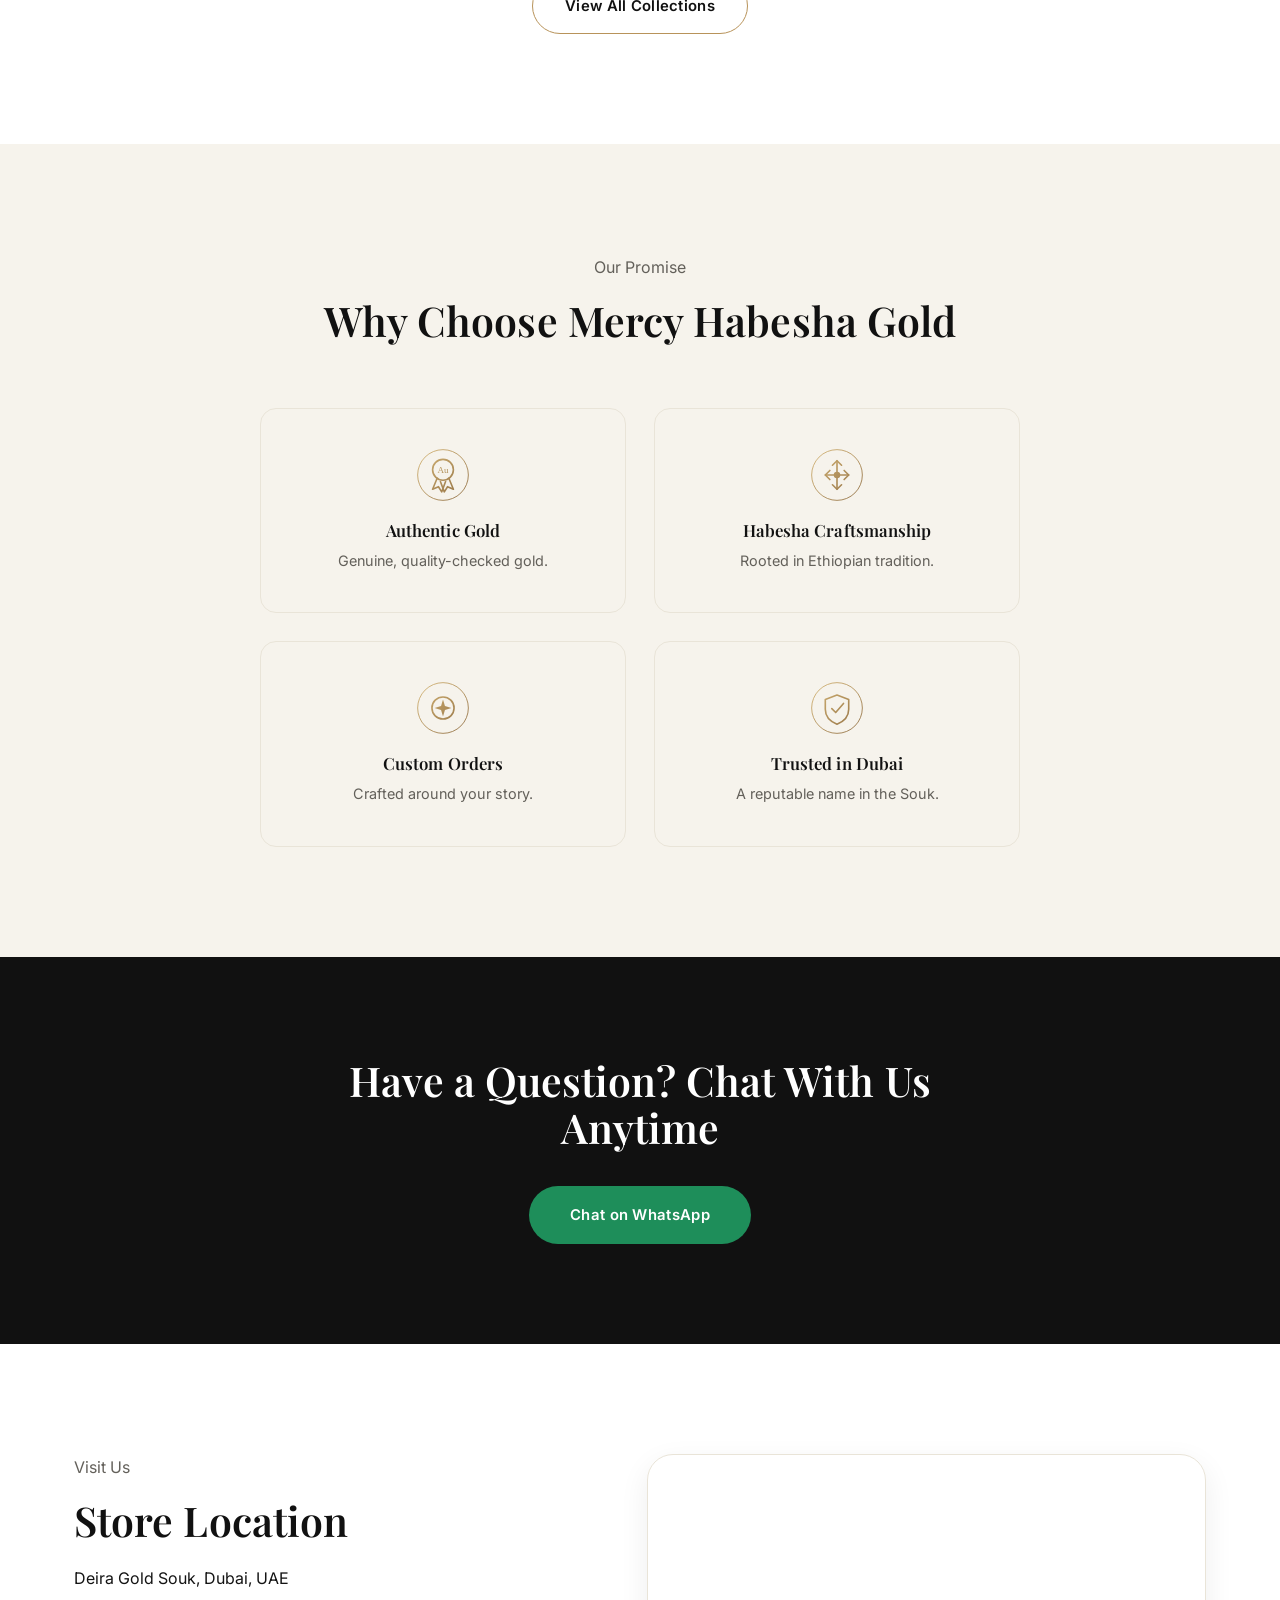
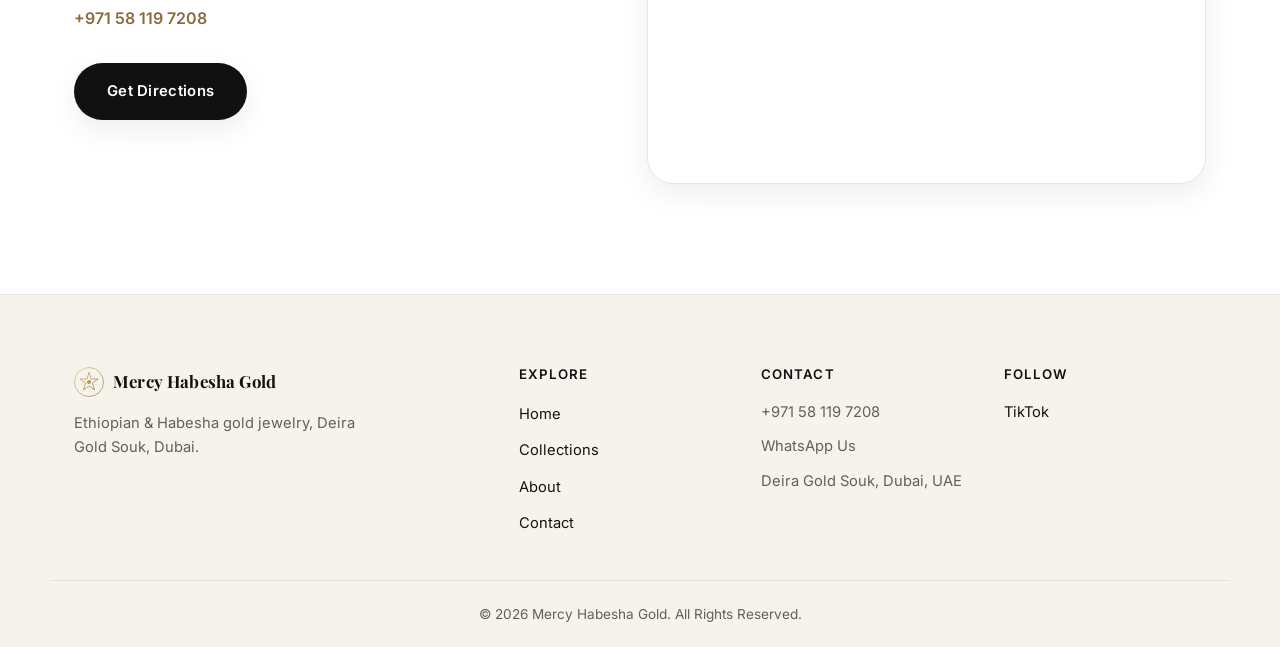
==== commit 349971a3: "Harden hero click-through, tighten WhatsApp/social links, a11y polish Reinforced the hero's z-index/" ====
--- a/index.html
+++ b/index.html
@@ -77,7 +77,7 @@
           <p class="hero-sub">Discover authentic Ethiopian gold jewelry crafted with elegance and tradition.</p>
           <div class="hero-actions">
             <a class="btn btn-primary" href="#collections">Explore Collection</a>
-            <a class="btn btn-whatsapp" href="https://wa.me/971581197208" target="_blank" rel="noopener">Chat on WhatsApp</a>
+            <a class="btn btn-whatsapp" href="https://wa.me/971581197208" target="_blank" rel="noopener noreferrer">Chat on WhatsApp</a>
           </div>
         </div>
       </div>
@@ -164,7 +164,7 @@
   <section class="cta-band">
     <div class="container reveal">
       <h2>Have a Question? Chat With Us Anytime</h2>
-      <a class="btn btn-whatsapp" href="https://wa.me/971581197208?text=Hello%2C%20I%20would%20like%20to%20know%20more%20about%20your%20jewelry." target="_blank" rel="noopener">Chat on WhatsApp</a>
+      <a class="btn btn-whatsapp" href="https://wa.me/971581197208" target="_blank" rel="noopener noreferrer">Chat on WhatsApp</a>
     </div>
   </section>
 
@@ -178,7 +178,7 @@
           <li>Deira Gold Souk, Dubai, UAE</li>
           <li><a href="tel:+971581197208">+971 58 119 7208</a></li>
         </ul>
-        <a class="btn btn-primary" href="https://www.google.com/maps/search/?api=1&query=Deira+Gold+Souk+Dubai" target="_blank" rel="noopener">Get Directions</a>
+        <a class="btn btn-primary" href="https://www.google.com/maps/search/?api=1&query=Mercy+Habesha+Gold+Deira+Gold+Souk+Dubai" target="_blank" rel="noopener noreferrer">Get Directions</a>
       </div>
       <div class="location-map reveal">
         <iframe
@@ -216,16 +216,14 @@
     <div class="footer-contact">
       <h4>Contact</h4>
       <p><a href="tel:+971581197208">+971 58 119 7208</a></p>
-      <p><a href="https://wa.me/971581197208" target="_blank" rel="noopener">WhatsApp Us</a></p>
+      <p><a href="https://wa.me/971581197208" target="_blank" rel="noopener noreferrer">WhatsApp Us</a></p>
       <p>Deira Gold Souk, Dubai, UAE</p>
     </div>
 
     <div class="footer-social">
       <h4>Follow</h4>
       <div class="social-links">
-        <a href="#" aria-label="Instagram">Instagram</a>
-        <a href="https://www.tiktok.com/@mercygold7601?_r=1&amp;_t=ZS-981jJMYMKW8" target="_blank" rel="noopener" aria-label="TikTok">TikTok</a>
-        <a href="#" aria-label="Facebook">Facebook</a>
+        <a href="https://www.tiktok.com/@mercygold7601?_r=1&amp;_t=ZS-981jJMYMKW8" target="_blank" rel="noopener noreferrer" aria-label="Mercy Habesha Gold on TikTok">TikTok</a>
       </div>
     </div>
   </div>
@@ -235,7 +233,7 @@
   </div>
 </footer>
 
-<a class="whatsapp-fab" href="https://wa.me/971581197208" target="_blank" rel="noopener" aria-label="Chat on WhatsApp">
+<a class="whatsapp-fab" href="https://wa.me/971581197208" target="_blank" rel="noopener noreferrer" aria-label="Chat on WhatsApp">
   <svg viewBox="0 0 24 24" aria-hidden="true"><path fill="currentColor" d="M17.5 14.4c-.3-.1-1.7-.8-1.9-.9-.3-.1-.5-.1-.6.1-.2.3-.7.9-.9 1.1-.2.2-.3.2-.6.1-.3-.1-1.2-.4-2.3-1.4-.9-.8-1.4-1.7-1.6-2-.2-.3 0-.5.1-.6.1-.1.3-.3.4-.5.1-.2.2-.3.3-.5.1-.2 0-.4 0-.5 0-.1-.6-1.5-.8-2-.2-.5-.4-.5-.6-.5h-.5c-.2 0-.5.1-.7.3-.2.3-.9.9-.9 2.2s.9 2.6 1.1 2.8c.1.2 1.8 2.8 4.4 3.9.6.3 1.1.4 1.5.5.6.2 1.2.2 1.6.1.5-.1 1.7-.7 1.9-1.3.2-.6.2-1.1.2-1.2-.1-.2-.3-.2-.6-.4z"/><path fill="currentColor" d="M12 2C6.5 2 2 6.5 2 12c0 1.9.5 3.6 1.4 5.1L2 22l5.1-1.3c1.4.8 3.1 1.2 4.9 1.2 5.5 0 10-4.5 10-10S17.5 2 12 2zm0 18.2c-1.6 0-3.1-.4-4.4-1.2l-.3-.2-3.1.8.8-3-.2-.3c-.9-1.4-1.3-3-1.3-4.6C3.5 7.3 7.3 3.5 12 3.5S20.5 7.3 20.5 12 16.7 20.2 12 20.2z"/></svg>
 </a>
 
--- a/css/styles.css
+++ b/css/styles.css
@@ -31,7 +31,7 @@
 
 * { box-sizing: border-box; }
 html { scroll-behavior: smooth; }
-[id] { scroll-margin-top: 96px; }
+[id] { scroll-margin-top: 100px; }
 
 body {
   margin: 0;
@@ -41,6 +41,7 @@
   line-height: 1.65;
   -webkit-font-smoothing: antialiased;
 }
+body.menu-open { overflow: hidden; }
 
 img { max-width: 100%; display: block; height: auto; }
 a { color: inherit; text-decoration: none; }
@@ -77,6 +78,18 @@
   border-radius: var(--radius-sm);
 }
 .skip-link:focus { left: 16px; top: 16px; }
+
+/* ---------- Focus states ---------- */
+a:focus-visible,
+button:focus-visible {
+  outline: 2px solid var(--color-gold-deep);
+  outline-offset: 3px;
+  border-radius: var(--radius-sm);
+}
+.hero-content a:focus-visible,
+.whatsapp-fab:focus-visible {
+  outline-color: var(--color-gold-light);
+}
 
 /* ---------- Buttons ---------- */
 .btn {
@@ -213,7 +226,7 @@
 .whatsapp-fab svg { width: 28px; height: 28px; }
 
 /* ---------- Hero ---------- */
-.hero { padding: 20px 0 0; }
+.hero { position: relative; padding: 20px 0 0; }
 .hero-media {
   position: relative;
   border-radius: var(--radius-lg);
@@ -222,6 +235,8 @@
   box-shadow: var(--shadow-lift);
 }
 .hero-media img { width: 100%; height: 100%; object-fit: cover; position: absolute; inset: 0; }
+
+/* Decorative overlay — must never intercept clicks */
 .hero-media::after {
   content: "";
   position: absolute;
@@ -232,16 +247,19 @@
     linear-gradient(0deg, rgba(10, 8, 4, 0.85) 0%, rgba(10, 8, 4, 0.25) 45%, rgba(10, 8, 4, 0.05) 70%),
     linear-gradient(135deg, rgba(184, 147, 90, 0.28), rgba(17, 17, 17, 0) 55%);
 }
+
 .hero-content {
-  position: absolute;
-  inset: 0;
-  z-index: 2;
+  position: relative;
+  z-index: 10;
+  max-width: 620px;
+  margin: 0 auto;
   padding: 36px 24px;
   color: #fff;
   text-align: center;
   display: flex;
   flex-direction: column;
   justify-content: flex-end;
+  min-height: 65vh;
 }
 .hero-content .eyebrow {
   color: var(--color-gold-light);
@@ -259,13 +277,23 @@
   animation: heroFadeUp 0.7s ease forwards 0.4s;
 }
 .hero-actions {
-  display: flex;
-  gap: 16px;
-  flex-wrap: wrap;
+  position: relative;
+  z-index: 20;
+  display: grid;
+  grid-template-columns: 1fr;
+  gap: 14px;
   margin-top: 12px;
-  justify-content: center;
   opacity: 0;
   animation: heroFadeUp 0.7s ease forwards 0.55s;
+}
+.hero-actions .btn {
+  position: relative;
+  z-index: 30;
+  pointer-events: auto;
+  cursor: pointer;
+  width: 100%;
+  min-height: 54px;
+  padding: 0 30px;
 }
 
 @keyframes heroFadeUp {
@@ -276,8 +304,26 @@
 @media (min-width: 700px) {
   .hero { padding: 28px 0 0; }
   .hero-media { min-height: 0; aspect-ratio: 16 / 9; }
-  .hero-content { padding: 64px 72px; text-align: left; }
-  .hero-sub, .hero-actions { margin-left: 0; justify-content: flex-start; }
+  .hero-content {
+    max-width: 620px;
+    margin: 0;
+    padding: 0 72px;
+    text-align: left;
+    justify-content: center;
+    min-height: 0;
+    position: absolute;
+    top: 0;
+    bottom: 0;
+    left: 0;
+  }
+  .hero-sub { margin-left: 0; }
+  .hero-actions {
+    grid-template-columns: none;
+    display: flex;
+    flex-wrap: wrap;
+    justify-content: flex-start;
+  }
+  .hero-actions .btn { width: auto; }
 }
 
 @media (prefers-reduced-motion: reduce) {
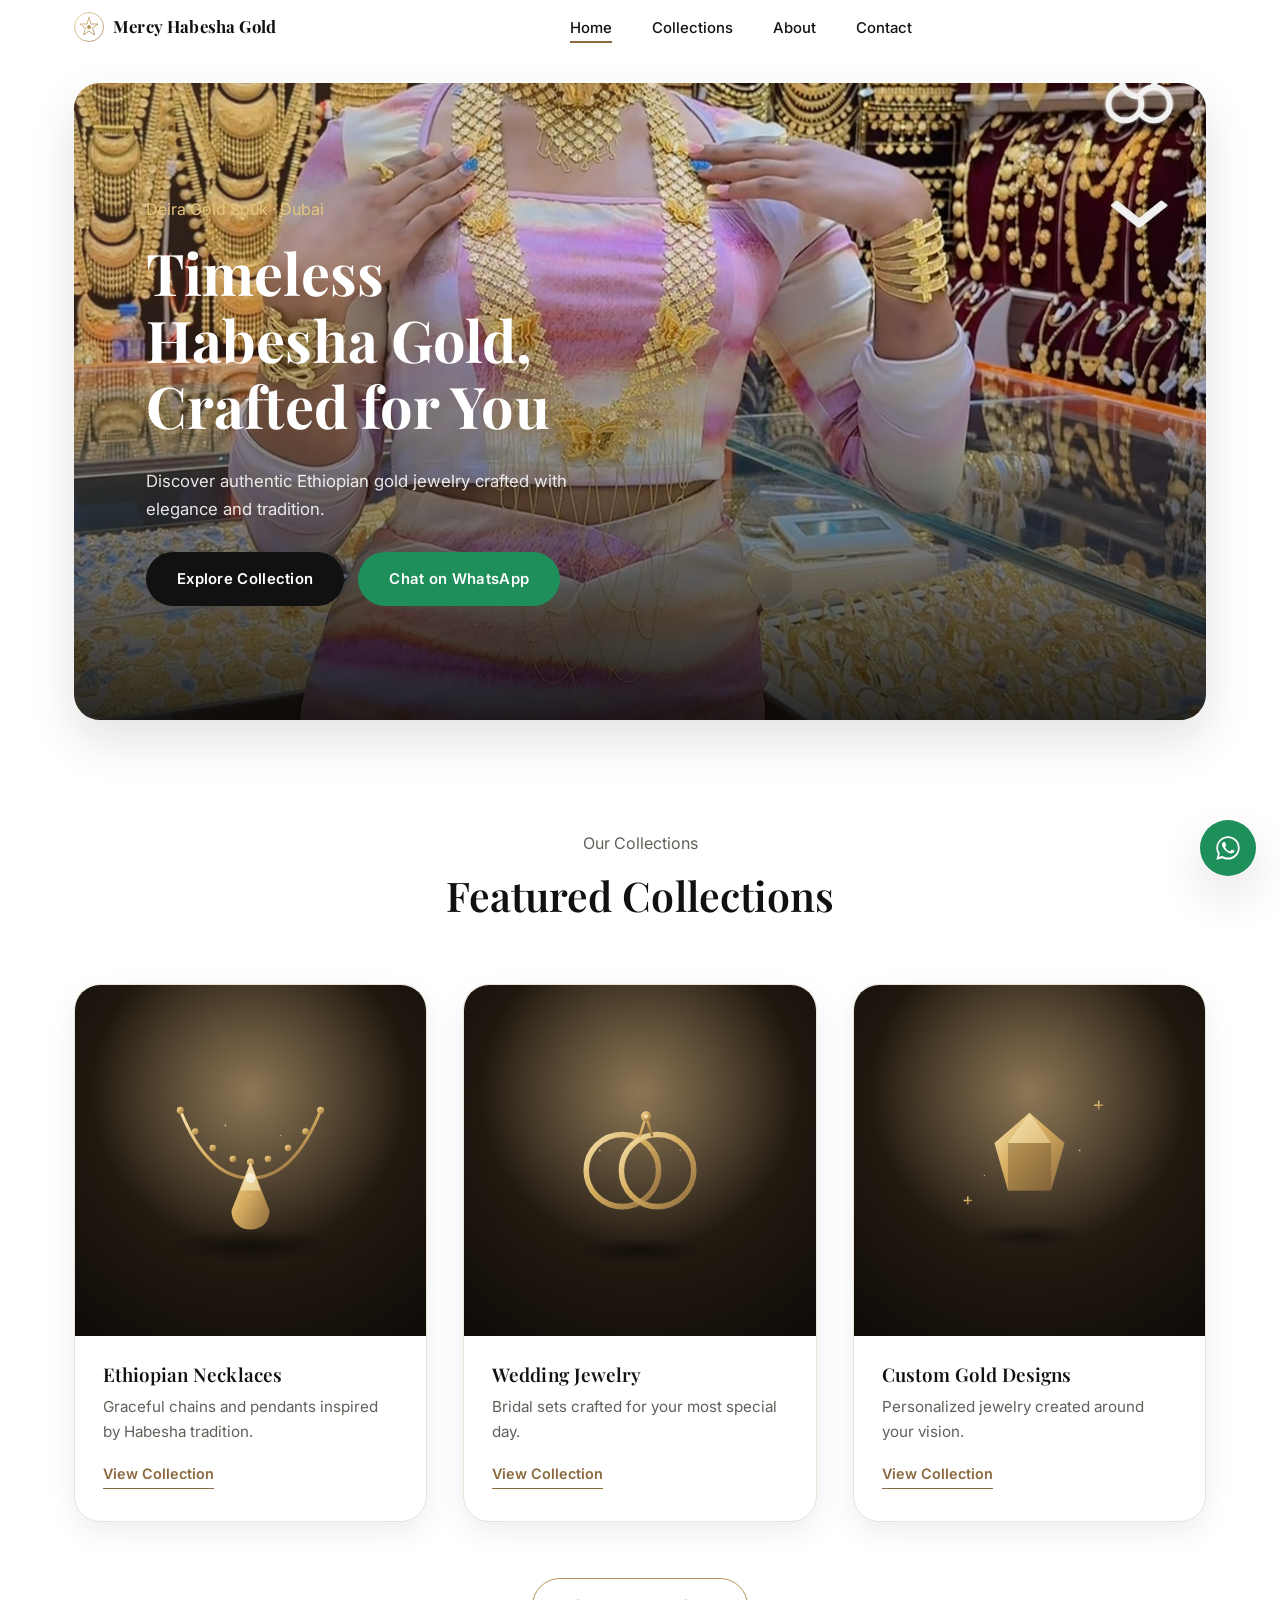
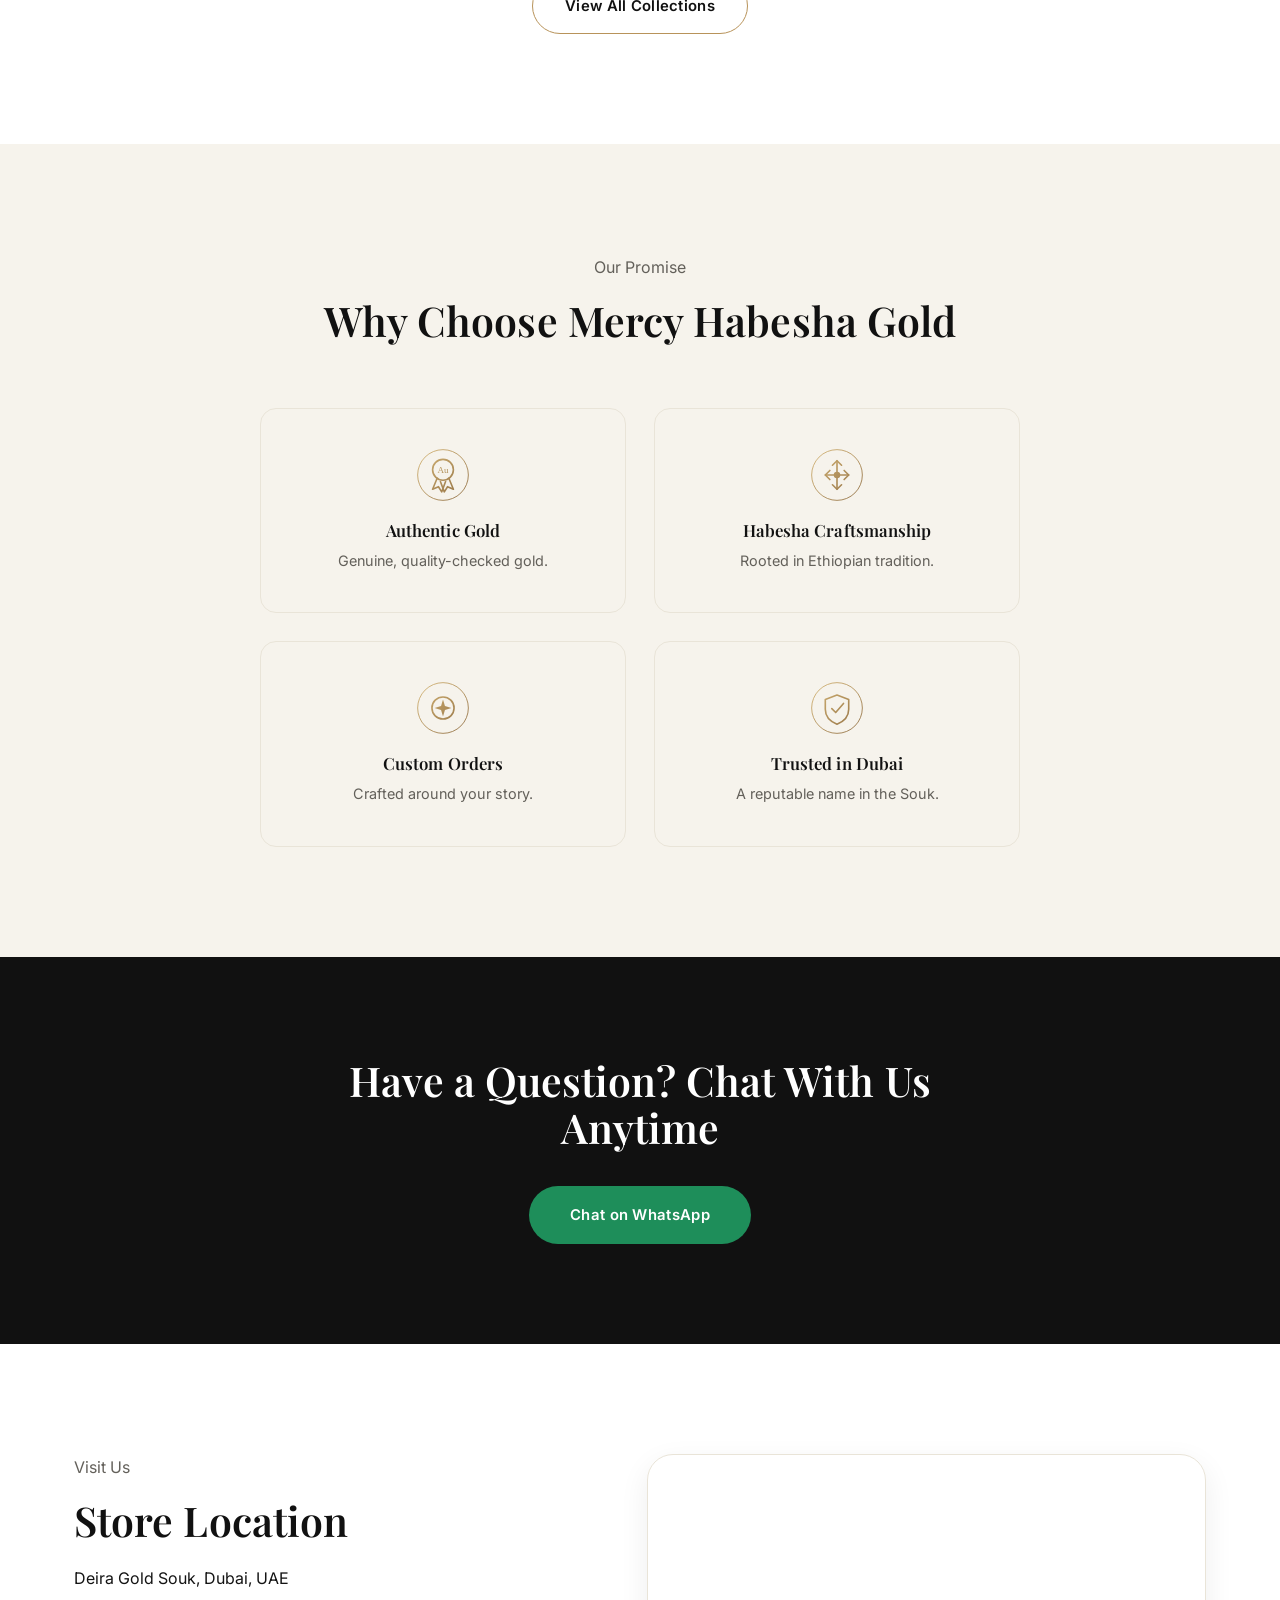
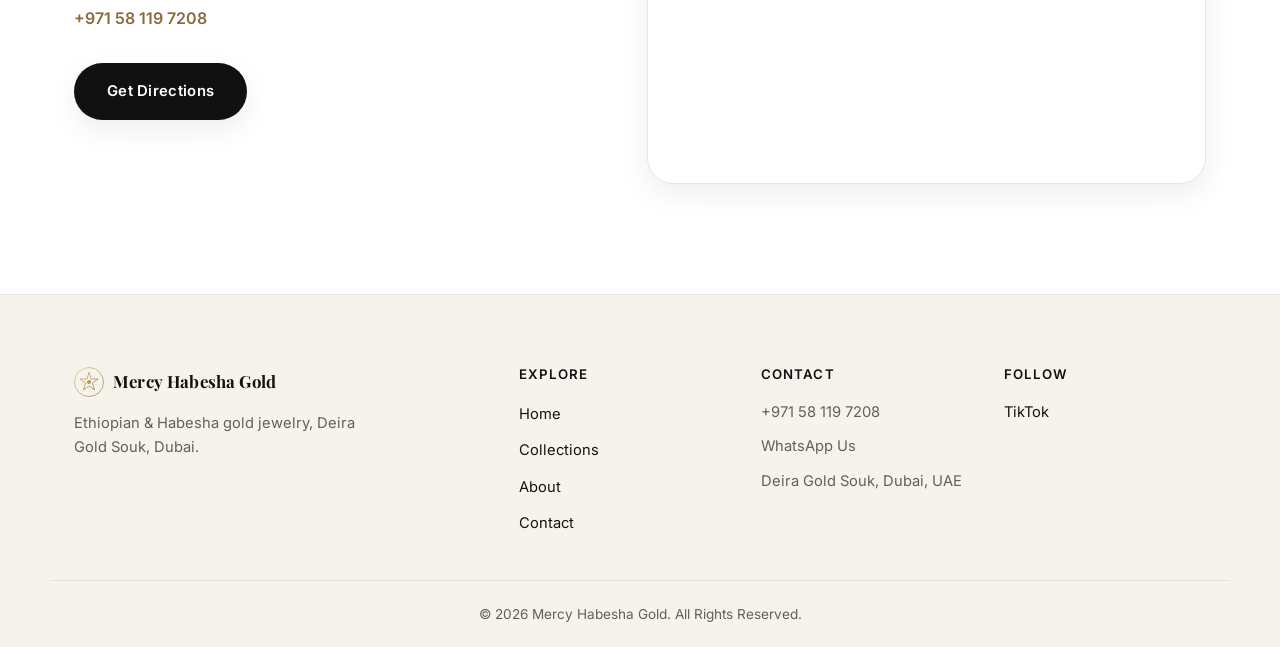
==== commit 8dc5d2c3: "Wire in the real hero and About media, remove now-unused placeholders The 4 files (mercyhome.jpg, me" ====
--- a/index.html
+++ b/index.html
@@ -11,7 +11,7 @@
 <meta property="og:title" content="Mercy Habesha Gold — Timeless Habesha Gold, Crafted for You">
 <meta property="og:description" content="Elegant Ethiopian and Habesha gold jewelry in Deira Gold Souk, Dubai.">
 <meta property="og:type" content="website">
-<meta property="og:image" content="images/hero.svg">
+<meta property="og:image" content="images/mercyhome.jpg">
 
 <link rel="preconnect" href="https://fonts.googleapis.com">
 <link rel="preconnect" href="https://fonts.gstatic.com" crossorigin>
@@ -24,7 +24,7 @@
   "@context": "https://schema.org",
   "@type": "JewelryStore",
   "name": "Mercy Habesha Gold",
-  "image": "images/hero.svg",
+  "image": "images/mercyhome.jpg",
   "telephone": "+971581197208",
   "address": {
     "@type": "PostalAddress",
@@ -67,10 +67,12 @@
 <main id="main">
 
   <!-- Hero -->
-  <section class="hero">
+  <section class="hero" id="home">
     <div class="container">
       <div class="hero-media reveal">
-        <img src="images/hero.svg" alt="Elegant Ethiopian gold necklace and earrings" width="1600" height="1000" loading="eager">
+        <video class="hero-video" autoplay muted loop playsinline preload="metadata" poster="images/mercyhome.jpg" aria-hidden="true">
+          <source src="images/mercyhero.mp4" type="video/mp4">
+        </video>
         <div class="hero-content">
           <p class="eyebrow">Deira Gold Souk · Dubai</p>
           <h1>Timeless Habesha Gold,<br>Crafted for You</h1>
--- a/css/styles.css
+++ b/css/styles.css
@@ -224,6 +224,8 @@
 }
 .whatsapp-fab:hover { transform: scale(1.08); }
 .whatsapp-fab svg { width: 28px; height: 28px; }
+/* Step aside while the brand-story video is in view so it never sits over the native controls */
+.whatsapp-fab.is-hidden { opacity: 0; pointer-events: none; }
 
 /* ---------- Hero ---------- */
 .hero { position: relative; padding: 20px 0 0; }
@@ -234,7 +236,15 @@
   min-height: 65vh;
   box-shadow: var(--shadow-lift);
 }
-.hero-media img { width: 100%; height: 100%; object-fit: cover; position: absolute; inset: 0; }
+.hero-media img,
+.hero-media video {
+  width: 100%;
+  height: 100%;
+  object-fit: cover;
+  position: absolute;
+  inset: 0;
+  pointer-events: none;
+}
 
 /* Decorative overlay — must never intercept clicks */
 .hero-media::after {
@@ -362,7 +372,8 @@
 .card-body h3 { margin-bottom: 8px; }
 .card-body p { font-size: 0.95rem; margin-bottom: 16px; }
 
-.card-link {
+.card-link,
+.about-cta {
   display: inline-block;
   font-weight: 600;
   font-size: 0.9rem;
@@ -370,7 +381,8 @@
   border-bottom: 1px solid var(--color-gold-deep);
   padding-bottom: 2px;
 }
-.card-link:hover { color: var(--color-black); border-color: var(--color-black); }
+.card-link:hover,
+.about-cta:hover { color: var(--color-black); border-color: var(--color-black); }
 
 .section-cta { text-align: center; margin-top: 56px; }
 
@@ -403,14 +415,33 @@
 /* ---------- Two-column blocks (About) ---------- */
 .split-block {
   display: grid;
-  grid-template-columns: 1fr 1fr;
-  gap: 72px;
+  grid-template-columns: minmax(0, 1.1fr) minmax(320px, 0.9fr);
+  gap: 64px;
   align-items: center;
 }
 .split-block.reverse .split-image { order: 2; }
 .split-block.reverse .split-copy { order: 1; }
 .split-image { border-radius: var(--radius-lg); overflow: hidden; box-shadow: var(--shadow-soft); }
 .split-copy p { font-size: 1.03rem; }
+.split-copy .about-cta { margin-top: 6px; }
+
+/* Premium brand-story video (About page) */
+.about-media {
+  position: relative;
+  overflow: hidden;
+  border-radius: var(--radius-lg);
+  border: 1px solid rgba(184, 147, 90, 0.35);
+  box-shadow: var(--shadow-soft);
+  background: #000;
+  max-width: 650px;
+}
+.about-video {
+  display: block;
+  width: 100%;
+  height: auto;
+  max-height: 620px;
+  object-fit: cover;
+}
 
 /* ---------- Collection rows (Collections page) ---------- */
 .collection-row {
@@ -543,6 +574,7 @@
     grid-template-columns: 1fr;
     gap: 32px;
   }
+  .about-media { max-width: 100%; border-radius: 22px; }
   .collection-row:not(:last-child) { margin-bottom: 56px; }
   .split-block.reverse .split-image,
   .split-block.reverse .split-copy,
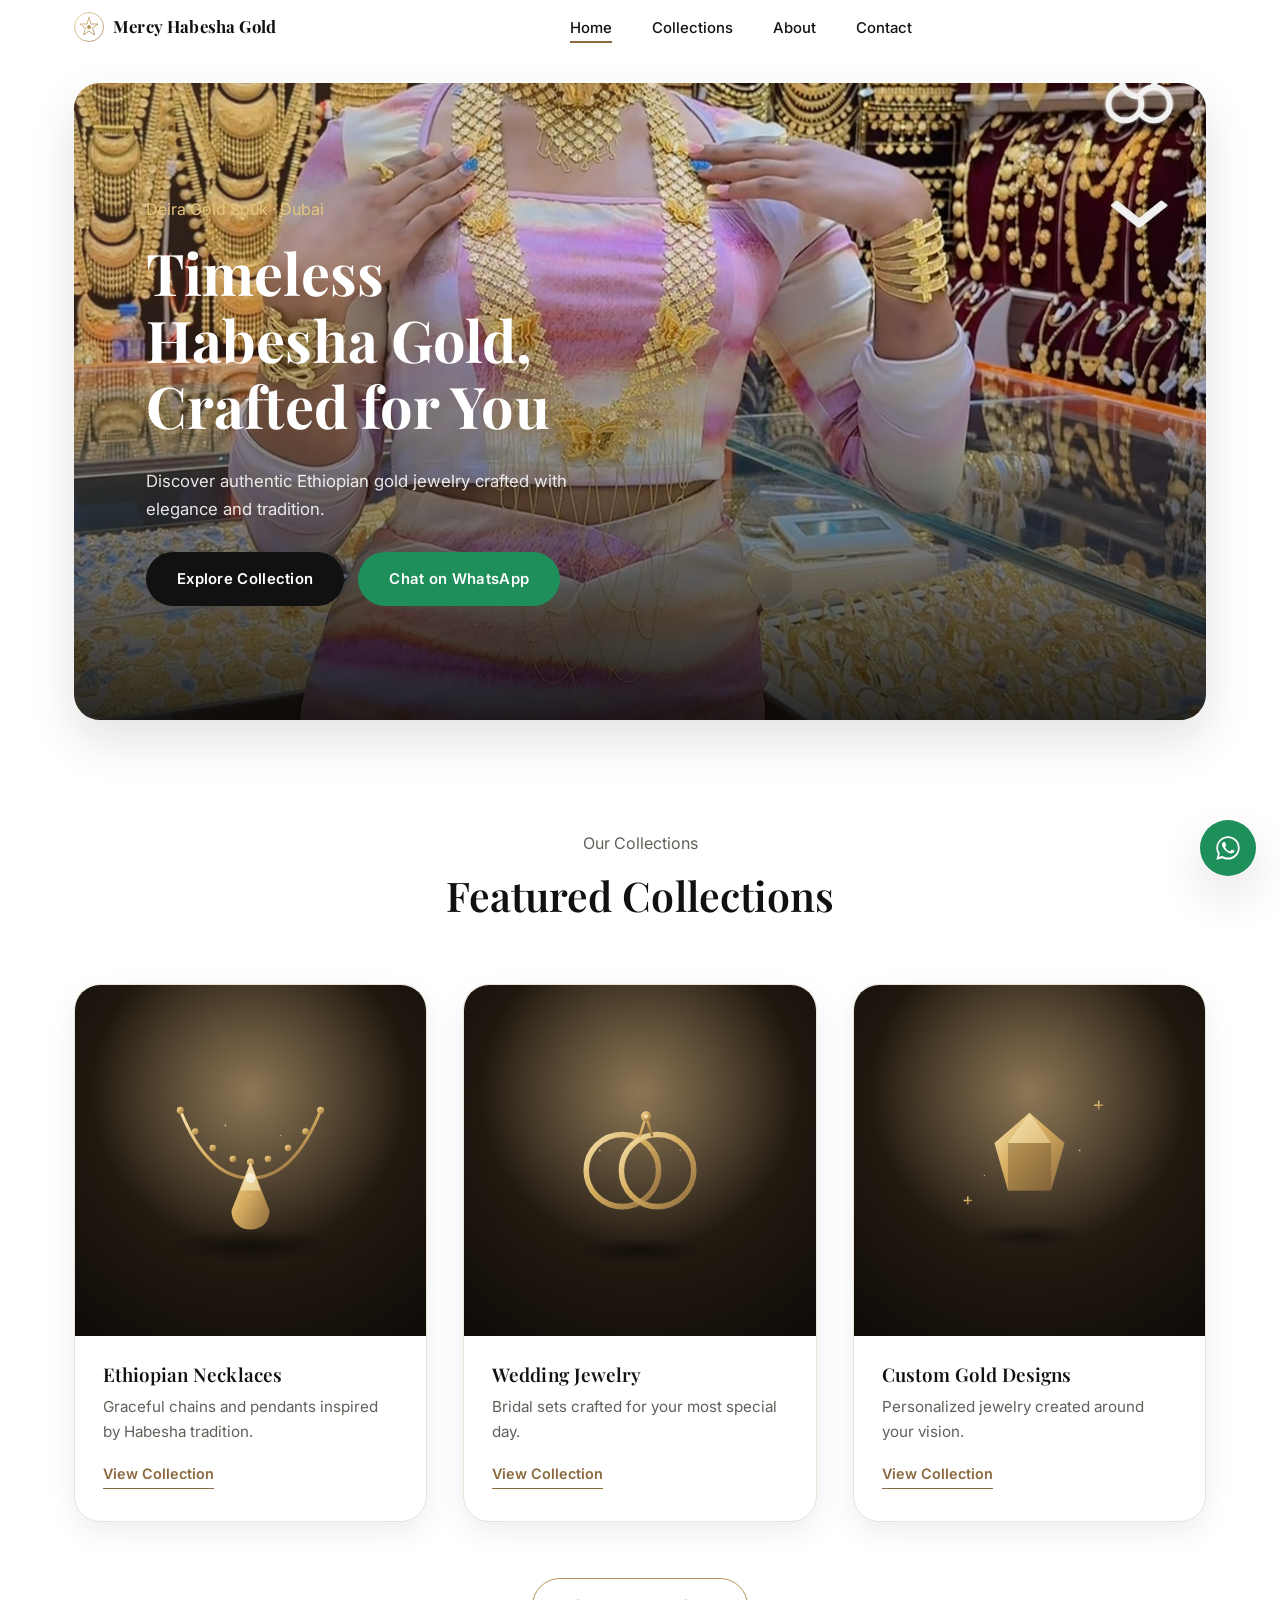
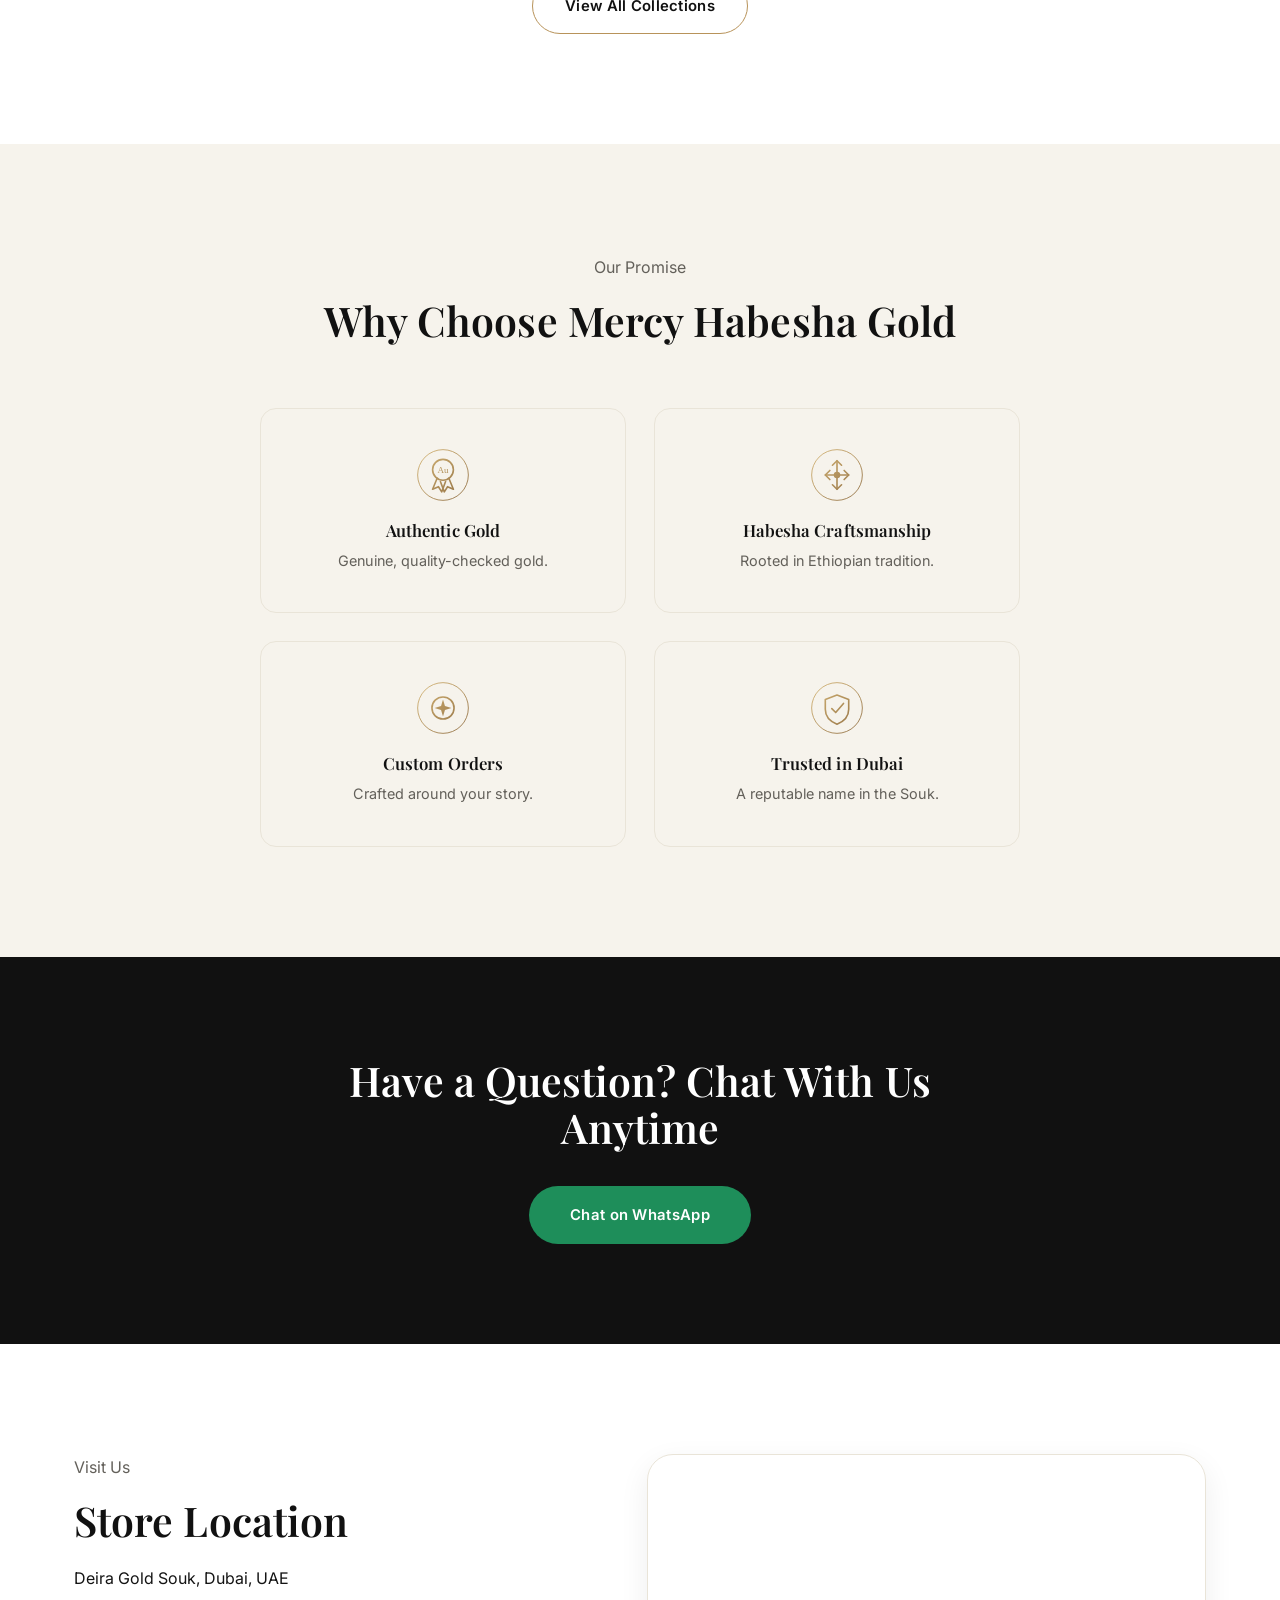
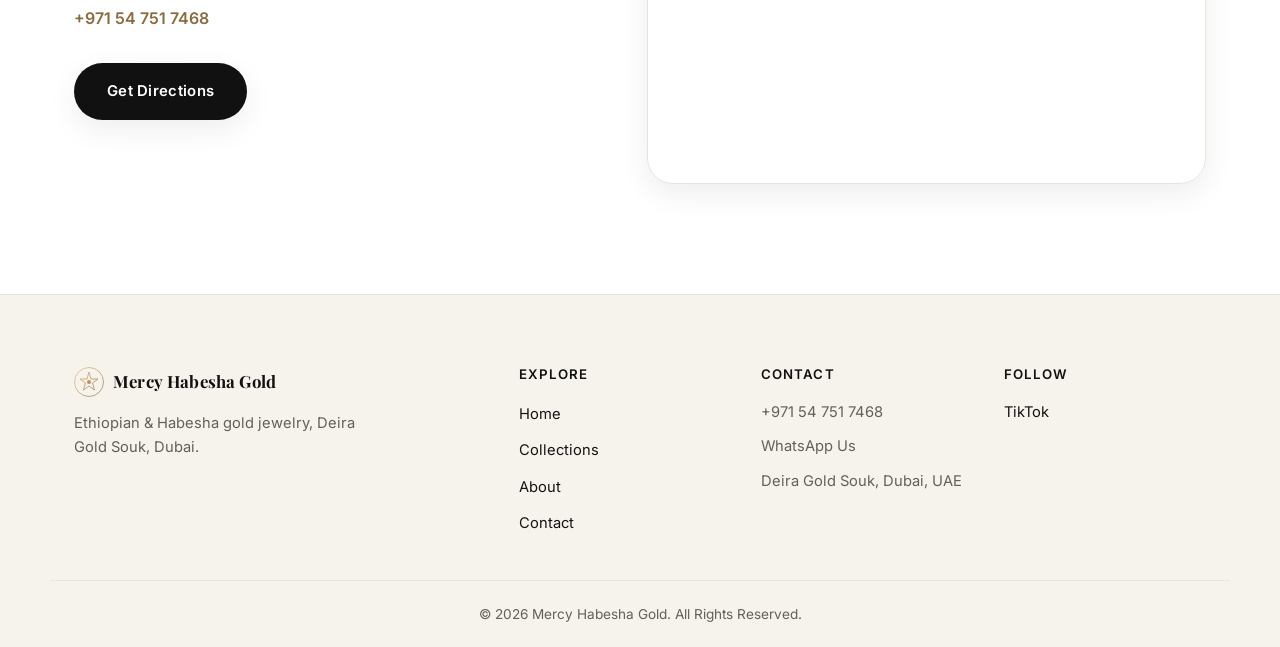
==== commit b5855347: "Update WhatsApp number to +971 54 751 7468 everywhere Replaced every occurrence of the old number (+" ====
--- a/index.html
+++ b/index.html
@@ -25,7 +25,7 @@
   "@type": "JewelryStore",
   "name": "Mercy Habesha Gold",
   "image": "images/mercyhome.jpg",
-  "telephone": "+971581197208",
+  "telephone": "+971547517468",
   "address": {
     "@type": "PostalAddress",
     "streetAddress": "Deira Gold Souk",
@@ -79,7 +79,7 @@
           <p class="hero-sub">Discover authentic Ethiopian gold jewelry crafted with elegance and tradition.</p>
           <div class="hero-actions">
             <a class="btn btn-primary" href="#collections">Explore Collection</a>
-            <a class="btn btn-whatsapp" href="https://wa.me/971581197208" target="_blank" rel="noopener noreferrer">Chat on WhatsApp</a>
+            <a class="btn btn-whatsapp" href="https://wa.me/971547517468" target="_blank" rel="noopener noreferrer">Chat on WhatsApp</a>
           </div>
         </div>
       </div>
@@ -166,7 +166,7 @@
   <section class="cta-band">
     <div class="container reveal">
       <h2>Have a Question? Chat With Us Anytime</h2>
-      <a class="btn btn-whatsapp" href="https://wa.me/971581197208" target="_blank" rel="noopener noreferrer">Chat on WhatsApp</a>
+      <a class="btn btn-whatsapp" href="https://wa.me/971547517468" target="_blank" rel="noopener noreferrer">Chat on WhatsApp</a>
     </div>
   </section>
 
@@ -178,7 +178,7 @@
         <h2>Store Location</h2>
         <ul class="location-list">
           <li>Deira Gold Souk, Dubai, UAE</li>
-          <li><a href="tel:+971581197208">+971 58 119 7208</a></li>
+          <li><a href="tel:+971547517468">+971 54 751 7468</a></li>
         </ul>
         <a class="btn btn-primary" href="https://www.google.com/maps/search/?api=1&query=Mercy+Habesha+Gold+Deira+Gold+Souk+Dubai" target="_blank" rel="noopener noreferrer">Get Directions</a>
       </div>
@@ -217,8 +217,8 @@
 
     <div class="footer-contact">
       <h4>Contact</h4>
-      <p><a href="tel:+971581197208">+971 58 119 7208</a></p>
-      <p><a href="https://wa.me/971581197208" target="_blank" rel="noopener noreferrer">WhatsApp Us</a></p>
+      <p><a href="tel:+971547517468">+971 54 751 7468</a></p>
+      <p><a href="https://wa.me/971547517468" target="_blank" rel="noopener noreferrer">WhatsApp Us</a></p>
       <p>Deira Gold Souk, Dubai, UAE</p>
     </div>
 
@@ -235,7 +235,7 @@
   </div>
 </footer>
 
-<a class="whatsapp-fab" href="https://wa.me/971581197208" target="_blank" rel="noopener noreferrer" aria-label="Chat on WhatsApp">
+<a class="whatsapp-fab" href="https://wa.me/971547517468" target="_blank" rel="noopener noreferrer" aria-label="Chat on WhatsApp">
   <svg viewBox="0 0 24 24" aria-hidden="true"><path fill="currentColor" d="M17.5 14.4c-.3-.1-1.7-.8-1.9-.9-.3-.1-.5-.1-.6.1-.2.3-.7.9-.9 1.1-.2.2-.3.2-.6.1-.3-.1-1.2-.4-2.3-1.4-.9-.8-1.4-1.7-1.6-2-.2-.3 0-.5.1-.6.1-.1.3-.3.4-.5.1-.2.2-.3.3-.5.1-.2 0-.4 0-.5 0-.1-.6-1.5-.8-2-.2-.5-.4-.5-.6-.5h-.5c-.2 0-.5.1-.7.3-.2.3-.9.9-.9 2.2s.9 2.6 1.1 2.8c.1.2 1.8 2.8 4.4 3.9.6.3 1.1.4 1.5.5.6.2 1.2.2 1.6.1.5-.1 1.7-.7 1.9-1.3.2-.6.2-1.1.2-1.2-.1-.2-.3-.2-.6-.4z"/><path fill="currentColor" d="M12 2C6.5 2 2 6.5 2 12c0 1.9.5 3.6 1.4 5.1L2 22l5.1-1.3c1.4.8 3.1 1.2 4.9 1.2 5.5 0 10-4.5 10-10S17.5 2 12 2zm0 18.2c-1.6 0-3.1-.4-4.4-1.2l-.3-.2-3.1.8.8-3-.2-.3c-.9-1.4-1.3-3-1.3-4.6C3.5 7.3 7.3 3.5 12 3.5S20.5 7.3 20.5 12 16.7 20.2 12 20.2z"/></svg>
 </a>
 
